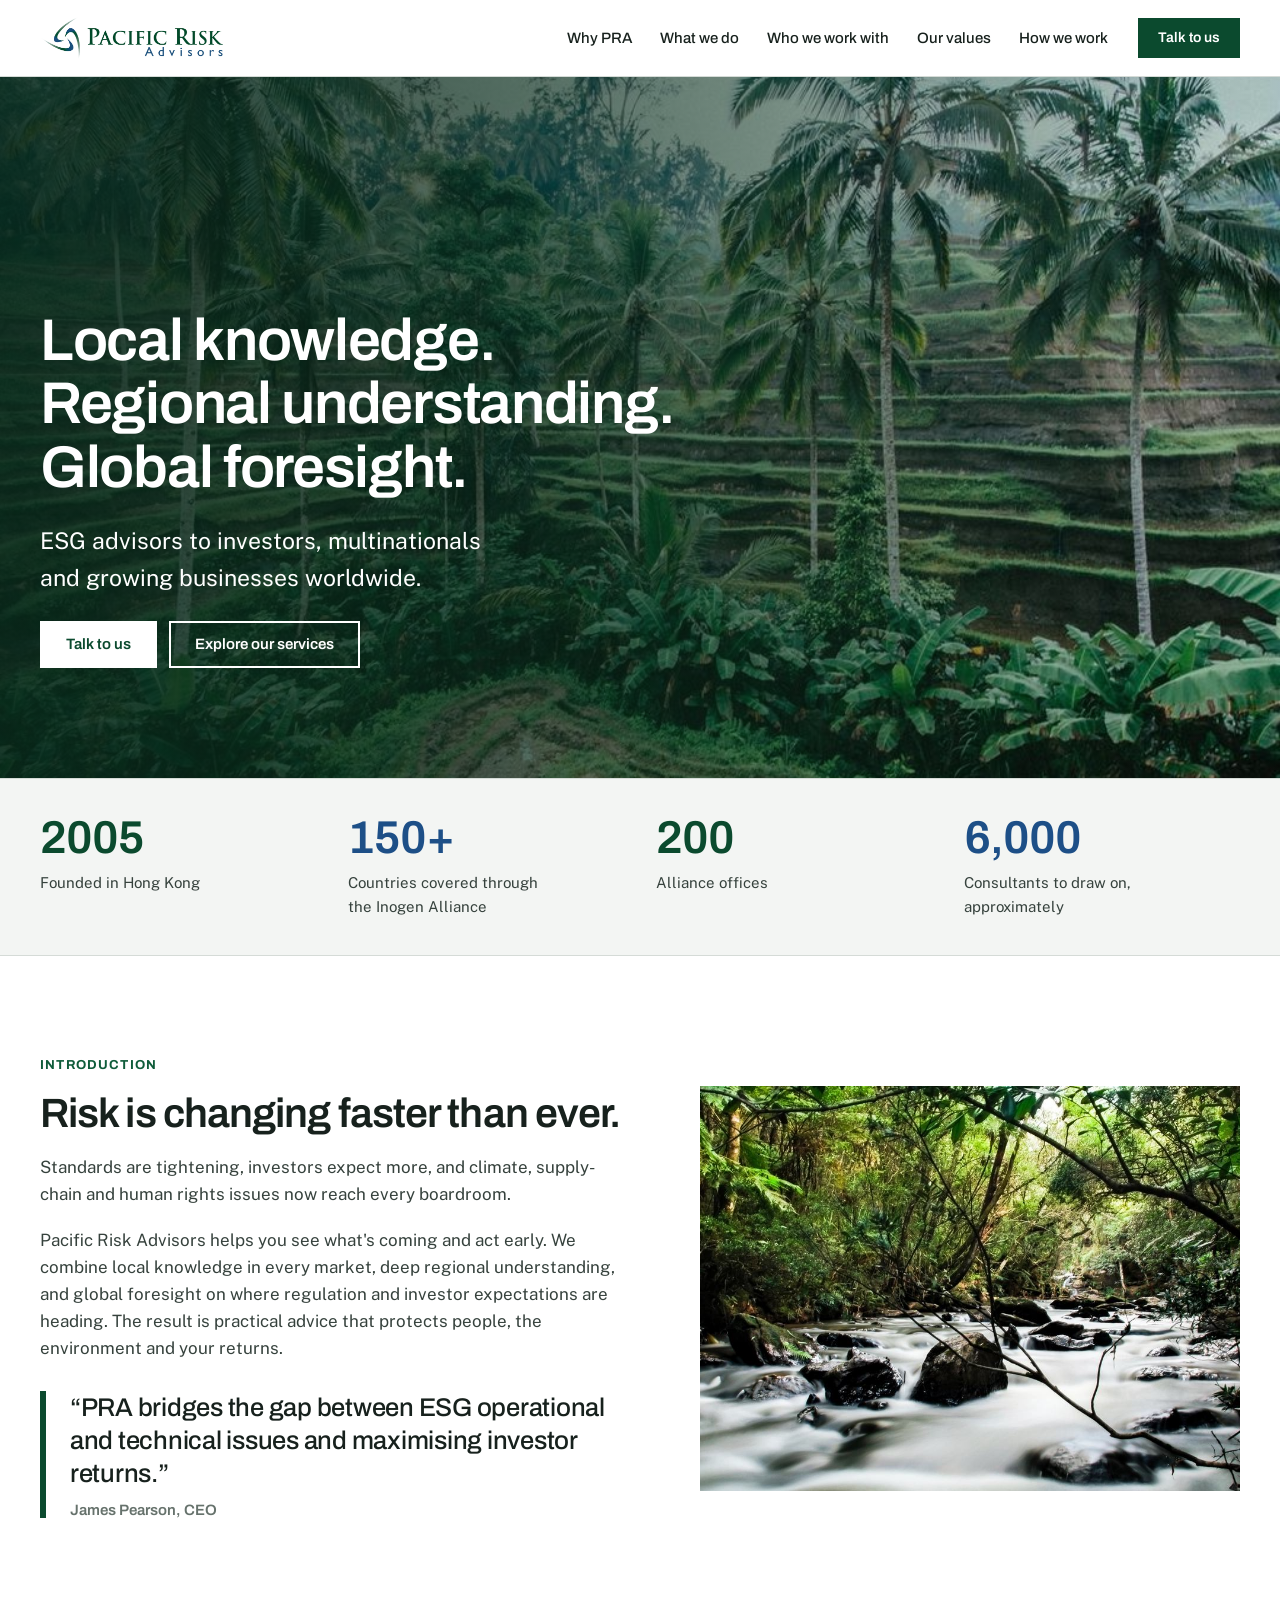
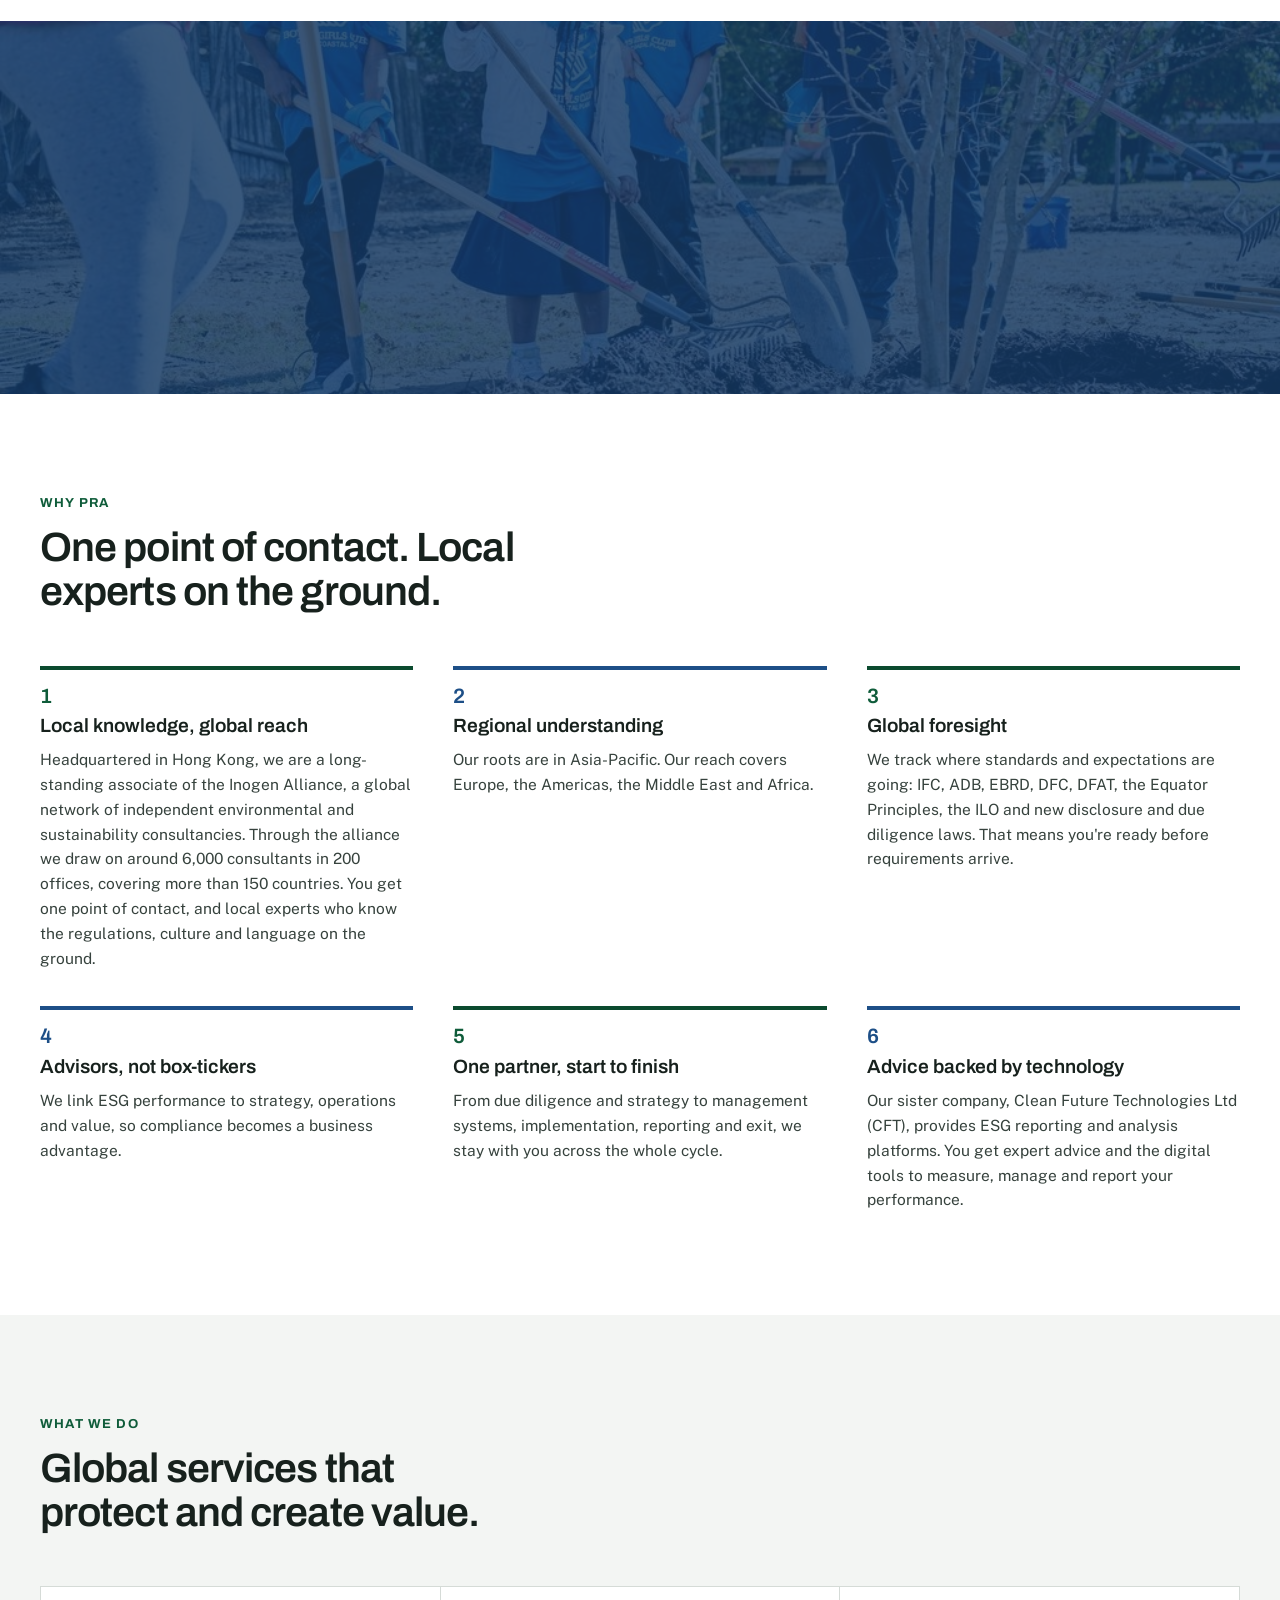
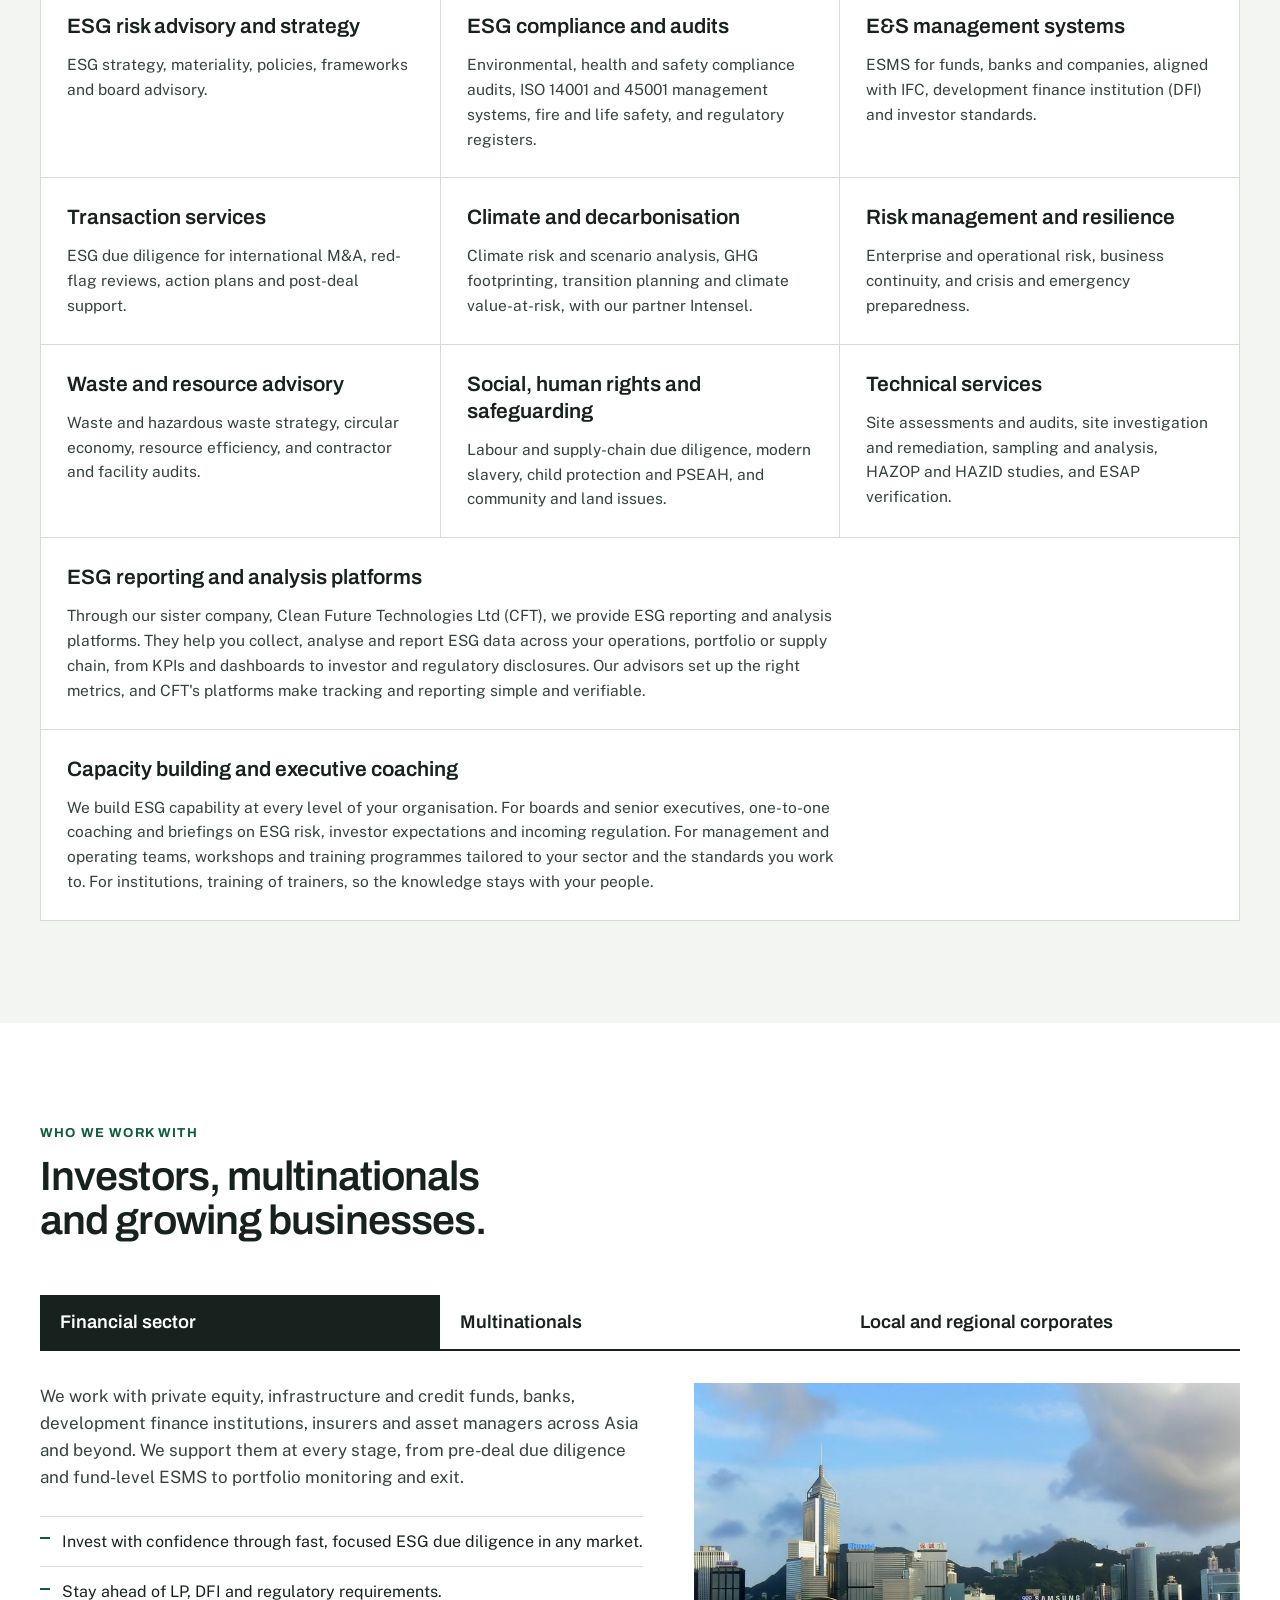
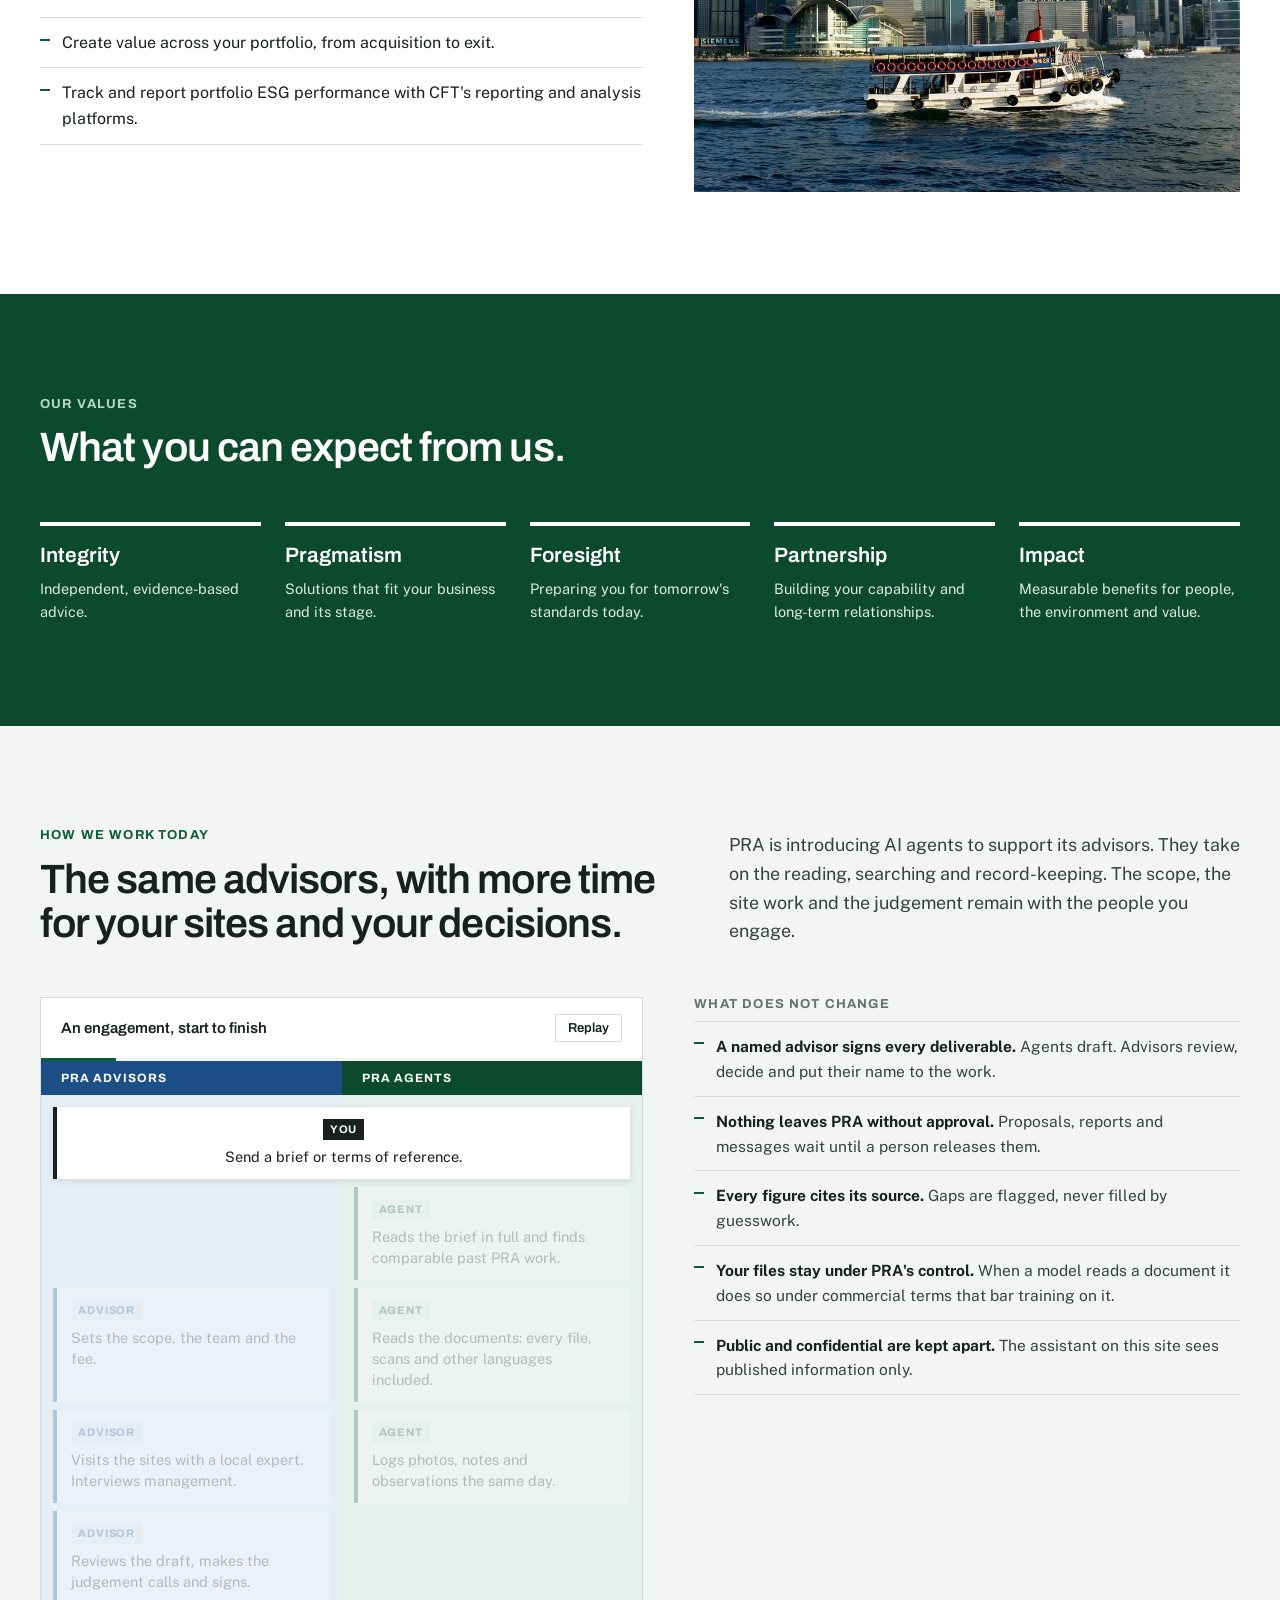
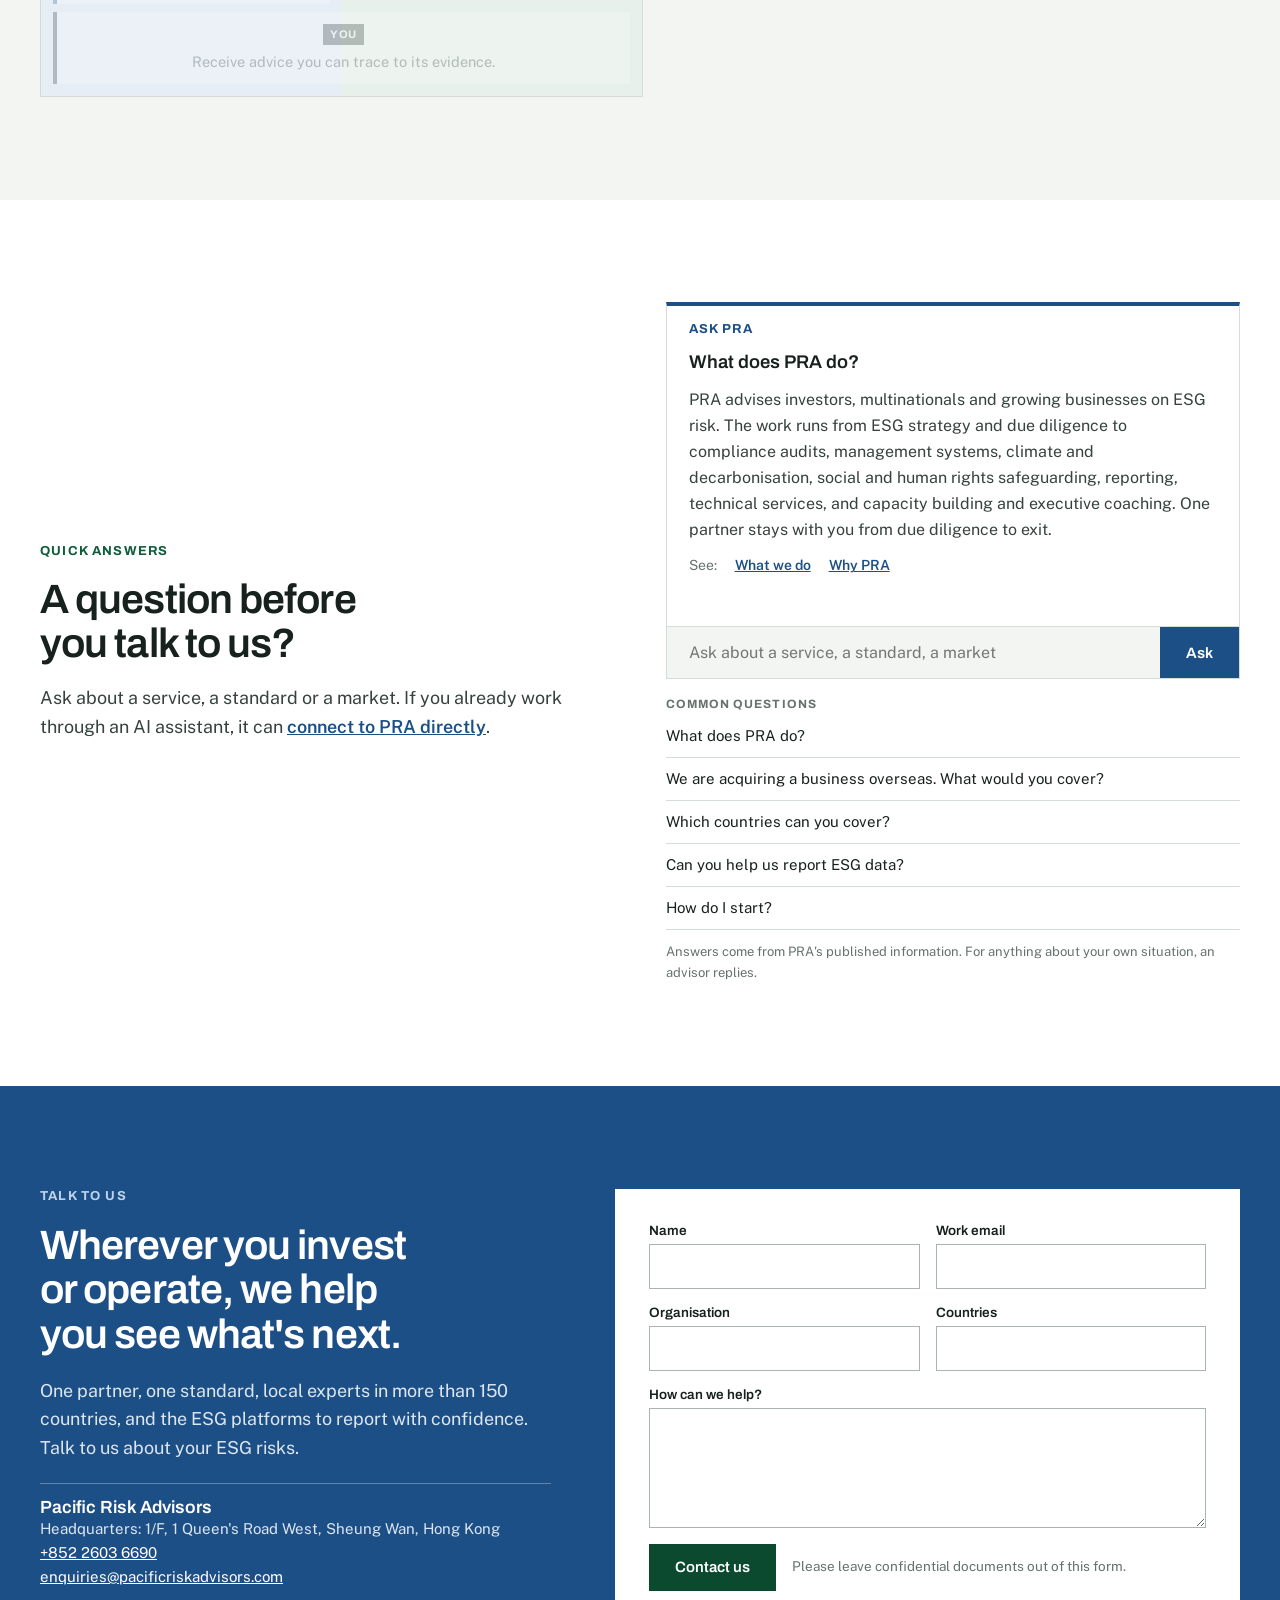
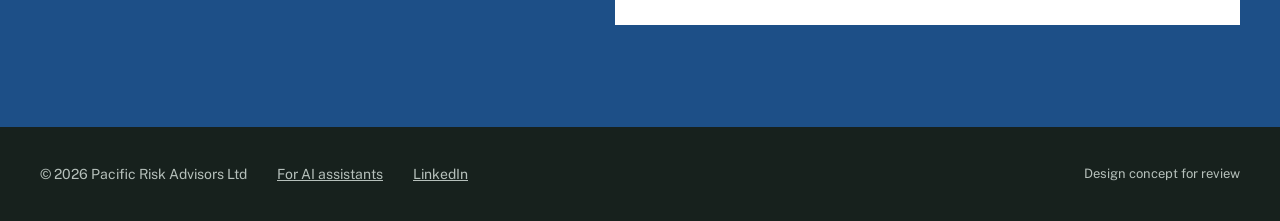
==== pra/site/index.html @ 0f1364e4 "Split PRA technical services from capacity building and executive coaching Co-Authored-By: Claude Fa" ====
<!doctype html>
<html lang="en">
<head>
<meta charset="utf-8">
<meta name="viewport" content="width=device-width, initial-scale=1">
<title>Pacific Risk Advisors | ESG advisors worldwide</title>
<meta name="description" content="Local knowledge. Regional understanding. Global foresight. ESG advisors to investors, multinationals and growing businesses worldwide.">
<meta name="robots" content="noindex, nofollow">
<meta property="og:title" content="Pacific Risk Advisors">
<meta property="og:description" content="ESG advisors to investors, multinationals and growing businesses worldwide.">
<meta property="og:image" content="assets/og.png">
<link rel="icon" href="assets/favicon.png">
<link rel="alternate" type="text/plain" href="llms.txt" title="Summary for AI assistants">
<link rel="preconnect" href="https://fonts.googleapis.com">
<link rel="preconnect" href="https://fonts.gstatic.com" crossorigin>
<link rel="stylesheet" href="https://fonts.googleapis.com/css2?family=Archivo:wght@400;500;600;700&family=Public+Sans:wght@400;500;600&display=swap">
<link rel="stylesheet" href="assets/site.css">
</head>
<body>

<nav class="nav" id="nav" aria-label="Main">
  <div class="wrap">
    <a class="brand" href="#top"><img src="assets/logo.png" alt="Pacific Risk Advisors"></a>
    <button class="menu-btn" id="menuBtn" aria-expanded="false" aria-controls="navList">Menu</button>
    <ul id="navList">
      <li><a href="#why">Why PRA</a></li>
      <li><a href="#services">What we do</a></li>
      <li><a href="#who">Who we work with</a></li>
      <li><a href="#values">Our values</a></li>
      <li><a href="#model">How we work</a></li>
    </ul>
    <a class="btn primary" href="#contact">Talk to us</a>
  </div>
</nav>

<main id="top">

<!-- HERO -->
<header class="hero-photo">
  <img src="assets/img/hero.jpg" alt="" fetchpriority="high">
  <div class="wrap">
    <h1 class="display">Local knowledge.<br>Regional understanding.<br>Global foresight.</h1>
    <p class="lede">ESG advisors to investors, multinationals and growing businesses worldwide.</p>
    <div class="hero-cta">
      <a class="btn primary" href="#contact">Talk to us</a>
      <a class="btn ghost" href="#services">Explore our services</a>
    </div>
  </div>
</header>

<div class="stats">
  <div class="wrap">
    <div class="stat"><b data-count="2005" data-plain>2005</b><span>Founded in Hong Kong</span></div>
    <div class="stat"><b><span data-count="150">150</span>+</b><span>Countries covered through the Inogen Alliance</span></div>
    <div class="stat"><b data-count="200">200</b><span>Alliance offices</span></div>
    <div class="stat"><b data-count="6000" data-sep>6,000</b><span>Consultants to draw on, approximately</span></div>
  </div>
</div>

<!-- INTRO -->
<section id="intro">
  <div class="wrap split">
    <div class="copy rv">
      <p class="eyebrow">Introduction</p>
      <h2 class="display">Risk is changing faster than ever.</h2>
      <p>Standards are tightening, investors expect more, and climate, supply-chain and human rights issues now reach every boardroom.</p>
      <p>Pacific Risk Advisors helps you see what's coming and act early. We combine local knowledge in every market, deep regional understanding, and global foresight on where regulation and investor expectations are heading. The result is practical advice that protects people, the environment and your returns.</p>
      <figure class="quote">
        <blockquote>“PRA bridges the gap between ESG operational and technical issues and maximising investor returns.”</blockquote>
        <cite>James Pearson, CEO</cite>
      </figure>
    </div>
    <div class="photo rv"><img src="assets/img/river.jpg" alt="" loading="lazy"></div>
  </div>
</section>

<!-- VISION -->
<section id="vision" class="band-photo">
  <img src="assets/img/community.jpg" alt="" loading="lazy">
  <div class="wrap rv">
    <p class="eyebrow">Our vision</p>
    <p class="vision">To be the trusted ESG advisor that brings global foresight to ESG risk, helping investors and businesses worldwide anticipate change and turn risk into resilience, compliance and lasting value.</p>
  </div>
</section>

<!-- WHY -->
<section id="why">
  <div class="wrap">
    <div class="head rv"><div><p class="eyebrow">Why PRA</p><h2 class="display">One point of contact. Local experts on the ground.</h2></div></div>
    <div class="why rv">
      <article><span class="n">1</span><h3>Local knowledge, global reach</h3><p>Headquartered in Hong Kong, we are a long-standing associate of the Inogen Alliance, a global network of independent environmental and sustainability consultancies. Through the alliance we draw on around 6,000 consultants in 200 offices, covering more than 150 countries. You get one point of contact, and local experts who know the regulations, culture and language on the ground.</p></article>
      <article><span class="n">2</span><h3>Regional understanding</h3><p>Our roots are in Asia-Pacific. Our reach covers Europe, the Americas, the Middle East and Africa.</p></article>
      <article><span class="n">3</span><h3>Global foresight</h3><p>We track where standards and expectations are going: IFC, ADB, EBRD, DFC, DFAT, the Equator Principles, the ILO and new disclosure and due diligence laws. That means you're ready before requirements arrive.</p></article>
      <article><span class="n">4</span><h3>Advisors, not box-tickers</h3><p>We link ESG performance to strategy, operations and value, so compliance becomes a business advantage.</p></article>
      <article><span class="n">5</span><h3>One partner, start to finish</h3><p>From due diligence and strategy to management systems, implementation, reporting and exit, we stay with you across the whole cycle.</p></article>
      <article><span class="n">6</span><h3>Advice backed by technology</h3><p>Our sister company, Clean Future Technologies Ltd (CFT), provides ESG reporting and analysis platforms. You get expert advice and the digital tools to measure, manage and report your performance.</p></article>
    </div>
  </div>
</section>

<!-- SERVICES -->
<section id="services" class="alt">
  <div class="wrap">
    <div class="head rv"><div><p class="eyebrow">What we do</p><h2 class="display">Global services that protect and create value.</h2></div></div>
    <div class="caps rv">
      <article class="cap"><h3>ESG risk advisory and strategy</h3><p>ESG strategy, materiality, policies, frameworks and board advisory.</p></article>
      <article class="cap"><h3>ESG compliance and audits</h3><p>Environmental, health and safety compliance audits, ISO 14001 and 45001 management systems, fire and life safety, and regulatory registers.</p></article>
      <article class="cap"><h3>E&amp;S management systems</h3><p>ESMS for funds, banks and companies, aligned with IFC, development finance institution (DFI) and investor standards.</p></article>
      <article class="cap"><h3>Transaction services</h3><p>ESG due diligence for international M&amp;A, red-flag reviews, action plans and post-deal support.</p></article>
      <article class="cap"><h3>Climate and decarbonisation</h3><p>Climate risk and scenario analysis, GHG footprinting, transition planning and climate value-at-risk, with our partner Intensel.</p></article>
      <article class="cap"><h3>Risk management and resilience</h3><p>Enterprise and operational risk, business continuity, and crisis and emergency preparedness.</p></article>
      <article class="cap"><h3>Waste and resource advisory</h3><p>Waste and hazardous waste strategy, circular economy, resource efficiency, and contractor and facility audits.</p></article>
      <article class="cap"><h3>Social, human rights and safeguarding</h3><p>Labour and supply-chain due diligence, modern slavery, child protection and PSEAH, and community and land issues.</p></article>
      <article class="cap wide"><h3>ESG reporting and analysis platforms</h3><p>Through our sister company, Clean Future Technologies Ltd (CFT), we provide ESG reporting and analysis platforms. They help you collect, analyse and report ESG data across your operations, portfolio or supply chain, from KPIs and dashboards to investor and regulatory disclosures. Our advisors set up the right metrics, and CFT's platforms make tracking and reporting simple and verifiable.</p></article>
      <article class="cap"><h3>Technical services</h3><p>Site assessments and audits, site investigation and remediation, sampling and analysis, HAZOP and HAZID studies, and ESAP verification.</p></article>
      <article class="cap wide"><h3>Capacity building and executive coaching</h3><p>We build ESG capability at every level of your organisation. For boards and senior executives, one-to-one coaching and briefings on ESG risk, investor expectations and incoming regulation. For management and operating teams, workshops and training programmes tailored to your sector and the standards you work to. For institutions, training of trainers, so the knowledge stays with your people.</p></article>
    </div>
  </div>
</section>

<!-- WHO -->
<section id="who">
  <div class="wrap">
    <div class="head rv"><div><p class="eyebrow">Who we work with</p><h2 class="display">Investors, multinationals and growing businesses.</h2></div></div>
    <div class="stage-tabs rv" role="tablist" aria-label="Who we work with" id="whoTabs">
      <button role="tab" type="button" data-who="financial" aria-selected="true"><b>Financial sector</b></button>
      <button role="tab" type="button" data-who="multinationals" aria-selected="false"><b>Multinationals</b></button>
      <button role="tab" type="button" data-who="corporates" aria-selected="false"><b>Local and regional corporates</b></button>
    </div>
    <div class="who-panel" data-panel="financial">
      <div class="copy">
        <p>We work with private equity, infrastructure and credit funds, banks, development finance institutions, insurers and asset managers across Asia and beyond. We support them at every stage, from pre-deal due diligence and fund-level ESMS to portfolio monitoring and exit.</p>
        <ul class="gains">
          <li>Invest with confidence through fast, focused ESG due diligence in any market.</li>
          <li>Stay ahead of LP, DFI and regulatory requirements.</li>
          <li>Create value across your portfolio, from acquisition to exit.</li>
          <li>Track and report portfolio ESG performance with CFT's reporting and analysis platforms.</li>
        </ul>
      </div>
      <div class="photo"><img src="assets/img/finance.jpg" alt="" loading="lazy"></div>
    </div>
    <div class="who-panel" data-panel="multinationals" hidden>
      <div class="copy">
        <ul class="gains">
          <li>One global standard, applied locally through alliance experts in more than 150 countries.</li>
          <li>Protect your licence to operate with ESG compliance and audits.</li>
          <li>Manage supply-chain and human rights risk, and prepare for new laws.</li>
          <li>Assess acquisitions, partners and new sites before you commit.</li>
          <li>Consolidate ESG data across sites and suppliers on a single platform.</li>
        </ul>
      </div>
      <div class="photo"><img src="assets/img/multinational.jpg" alt="" loading="lazy"></div>
    </div>
    <div class="who-panel" data-panel="corporates" hidden>
      <div class="copy">
        <ul class="gains">
          <li>Become investor-ready and lender-ready.</li>
          <li>Get practical, right-sized ESG systems built for growing businesses.</li>
          <li>Win export customers with certification and credible ESG data, managed on CFT's reporting platforms.</li>
          <li>Cut costs through energy, waste and resource efficiency.</li>
        </ul>
      </div>
      <div class="photo"><img src="assets/img/corporate.jpg" alt="" loading="lazy"></div>
    </div>
  </div>
</section>

<!-- VALUES -->
<section id="values" class="dark">
  <div class="wrap">
    <div class="head rv"><div><p class="eyebrow">Our values</p><h2 class="display">What you can expect from us.</h2></div></div>
    <div class="guards rv">
      <div class="guard"><h3>Integrity</h3><p>Independent, evidence-based advice.</p></div>
      <div class="guard"><h3>Pragmatism</h3><p>Solutions that fit your business and its stage.</p></div>
      <div class="guard"><h3>Foresight</h3><p>Preparing you for tomorrow's standards today.</p></div>
      <div class="guard"><h3>Partnership</h3><p>Building your capability and long-term relationships.</p></div>
      <div class="guard"><h3>Impact</h3><p>Measurable benefits for people, the environment and value.</p></div>
    </div>
  </div>
</section>

<!-- MODEL -->
<section id="model" class="alt">
  <div class="wrap">
    <div class="head rv">
      <div>
        <p class="eyebrow">How we work today</p>
        <h2 class="display">The same advisors, with more time for your sites and your decisions.</h2>
      </div>
      <p class="lede">PRA is introducing AI agents to support its advisors. They take on the reading, searching and record-keeping. The scope, the site work and the judgement remain with the people you engage.</p>
    </div>
    <div class="model-grid">
      <div class="run rv" id="run">
        <div class="run-bar"><span>An engagement, start to finish</span><button id="replay" type="button">Replay</button></div>
        <div class="progress"><i id="runBar"></i></div>
        <div class="lanes"><span>PRA advisors</span><span>PRA agents</span></div>
        <ol class="steps" id="steps">
          <li class="you"><div><span class="tag you">You</span><p>Send a brief or terms of reference.</p></div></li>
          <li class="agent"><div><span class="tag agent">Agent</span><p>Reads the brief in full and finds comparable past PRA work.</p></div></li>
          <li class="advisor"><div><span class="tag advisor">Advisor</span><p>Sets the scope, the team and the fee.</p></div></li>
          <li class="agent"><div><span class="tag agent">Agent</span><p>Reads the documents: every file, scans and other languages included.</p></div></li>
          <li class="advisor"><div><span class="tag advisor">Advisor</span><p>Visits the sites with a local expert. Interviews management.</p></div></li>
          <li class="agent"><div><span class="tag agent">Agent</span><p>Logs photos, notes and observations the same day.</p></div></li>
          <li class="advisor"><div><span class="tag advisor">Advisor</span><p>Reviews the draft, makes the judgement calls and signs.</p></div></li>
          <li class="you"><div><span class="tag you">You</span><p>Receive advice you can trace to its evidence.</p></div></li>
        </ol>
      </div>
      <div class="rv">
        <h3 class="mini">What does not change</h3>
        <ul class="gains">
          <li><b>A named advisor signs every deliverable.</b> Agents draft. Advisors review, decide and put their name to the work.</li>
          <li><b>Nothing leaves PRA without approval.</b> Proposals, reports and messages wait until a person releases them.</li>
          <li><b>Every figure cites its source.</b> Gaps are flagged, never filled by guesswork.</li>
          <li><b>Your files stay under PRA's control.</b> When a model reads a document it does so under commercial terms that bar training on it.</li>
          <li><b>Public and confidential are kept apart.</b> The assistant on this site sees published information only.</li>
        </ul>
      </div>
    </div>
  </div>
</section>

<!-- ASK -->
<section id="ask">
  <div class="wrap">
    <div class="memory">
      <div class="memory-copy rv">
        <p class="eyebrow">Quick answers</p>
        <h2 class="display">A question before you talk to us?</h2>
        <p class="lede">Ask about a service, a standard or a market. If you already work through an AI assistant, it can <a href="agents.html">connect to PRA directly</a>.</p>
      </div>
      <div class="rv">
        <div class="console" aria-label="Ask PRA">
          <div class="console-bar">Ask PRA</div>
          <div class="console-body" id="consoleBody" aria-live="polite"></div>
          <form class="ask" id="askForm" autocomplete="off">
            <label class="sr" for="askInput">Ask PRA a question</label>
            <input id="askInput" type="text" placeholder="Ask about a service, a standard, a market">
            <button type="submit">Ask</button>
          </form>
        </div>
        <p class="try">Common questions</p>
        <div class="chips" id="askChips"></div>
        <p class="console-note">Answers come from PRA's published information. For anything about your own situation, an advisor replies.</p>
      </div>
    </div>
  </div>
</section>

<!-- CONTACT -->
<section id="contact" class="dark blue">
  <div class="wrap">
    <div class="brief">
      <div class="brief-copy rv">
        <p class="eyebrow">Talk to us</p>
        <h2 class="display">Wherever you invest or operate, we help you see what's next.</h2>
        <p class="lede">One partner, one standard, local experts in more than 150 countries, and the ESG platforms to report with confidence. Talk to us about your ESG risks.</p>
        <div class="office"><b>Pacific Risk Advisors</b>Headquarters: 1/F, 1 Queen's Road West, Sheung Wan, Hong Kong<br><a href="tel:+85226036690">+852 2603 6690</a><br><a href="mailto:enquiries@pacificriskadvisors.com">enquiries@pacificriskadvisors.com</a></div>
      </div>
      <form class="card rv" id="briefForm" novalidate>
        <label>Name<input type="text" name="name" required autocomplete="name"></label>
        <label>Work email<input type="email" name="email" required autocomplete="email"></label>
        <label>Organisation<input type="text" name="organisation" autocomplete="organization"></label>
        <label>Countries<input type="text" name="countries"></label>
        <label class="full">How can we help?<textarea name="summary" required></textarea></label>
        <label class="hp" aria-hidden="true">Website<input type="text" name="website" tabindex="-1" autocomplete="off"></label>
        <div class="full form-foot">
          <button class="btn solid" type="submit">Contact us</button>
          <p>Please leave confidential documents out of this form.</p>
        </div>
        <div class="full form-msg" id="briefMsg" hidden></div>
      </form>
    </div>
  </div>
</section>

</main>

<footer>
  <div class="wrap">
    <span>© <span id="year">2026</span> Pacific Risk Advisors Ltd</span>
    <a href="agents.html">For AI assistants</a>
    <a href="https://www.linkedin.com/company/pacific-risk-advisors/" rel="noopener">LinkedIn</a>
    <span class="sp mono">Design concept for review</span>
  </div>
</footer>

<script src="assets/site.js" defer></script>
</body>
</html>
---- pra/site/assets/site.css ----
/* Pacific Risk Advisors. Built on the firm's own mark: green and blue on white, one sans family, square edges. */
:root {
  --green: #0b4a2e;
  --green-2: #0f5c3a;
  --green-tint: #e7f0ea;
  --blue: #1d4f87;
  --blue-tint: #e6edf5;
  --ink: #17211d;
  --text: #36423d;
  --muted: #66726c;
  --line: #d5dbd7;
  --bg: #ffffff;
  --bg-2: #f3f5f3;
  --head: "Archivo", "Helvetica Neue", Arial, sans-serif;
  --body: "Public Sans", "Helvetica Neue", Arial, sans-serif;
  --wrap: 1200px;
}
*, *::before, *::after { box-sizing: border-box; }
html { scroll-behavior: smooth; scroll-padding-top: 96px; -webkit-text-size-adjust: 100%; }
body { margin: 0; background: var(--bg); color: var(--text); font: 17px/1.6 var(--body); -webkit-font-smoothing: antialiased; }
img { max-width: 100%; display: block; }
a { color: inherit; }
h1, h2, h3, p, ul, ol, dl, dd, figure, blockquote { margin: 0; padding: 0; }
ul, ol { list-style: none; }
button, input, textarea, select { font: inherit; color: inherit; }
:focus-visible { outline: 2px solid var(--blue); outline-offset: 2px; }
.dark :focus-visible { outline-color: #fff; }
.wrap { width: min(var(--wrap), 100% - 48px); margin-inline: auto; }
.sr { position: absolute; width: 1px; height: 1px; overflow: hidden; clip-path: inset(50%); }

/* type */
.display { font-family: var(--head); font-weight: 600; color: var(--ink); letter-spacing: -0.022em; line-height: 1.08; text-wrap: balance; }
h1.display { font-size: clamp(2.3rem, 4.6vw, 3.7rem); }
h2.display { font-size: clamp(1.8rem, 3.2vw, 2.6rem); }
h3 { font: 600 1.1rem/1.3 var(--head); color: var(--ink); }
.eyebrow { font: 700 13px/1.2 var(--head); letter-spacing: .09em; text-transform: uppercase; color: var(--green-2); }
.lede { font-size: clamp(1.05rem, 1.4vw, 1.2rem); color: var(--text); max-width: 48ch; }
.mono { font-size: 13px; }
.dark { background: var(--green); color: #dfe9e3; }
.dark.blue { background: var(--blue); color: #dde7f2; }
.dark .display, .dark h3 { color: #fff; }
.dark .eyebrow { color: #b9d8c6; }
.dark.blue .eyebrow { color: #bdd3ec; }
.dark .lede { color: inherit; }

/* role labels */
.tag { display: inline-block; font: 700 11px/1 var(--head); letter-spacing: .08em; text-transform: uppercase; padding: 5px 7px; }
.tag.agent { color: var(--green); background: var(--green-tint); }
.tag.advisor { color: var(--blue); background: var(--blue-tint); }
.tag.you { color: #fff; background: var(--ink); }

/* buttons */
.btn { display: inline-flex; align-items: center; padding: 14px 24px; border: 2px solid transparent; font: 600 15px/1 var(--head); text-decoration: none; cursor: pointer; transition: background .15s, color .15s, border-color .15s; }
.btn.primary, .btn.solid { background: var(--green); color: #fff; }
.btn.primary:hover, .btn.solid:hover { background: var(--ink); }
.btn.ghost { border-color: currentColor; background: none; color: var(--green); }
.btn.ghost:hover { background: var(--green); border-color: var(--green); color: #fff; }
.dark .btn.primary { background: #fff; color: var(--green); }
.dark .btn.primary:hover { background: var(--green-tint); }

/* nav */
.nav { position: fixed; inset: 0 0 auto 0; z-index: 50; background: #fff; border-bottom: 1px solid var(--line); color: var(--ink); }
.nav .wrap { display: flex; align-items: center; gap: 30px; height: 76px; }
.brand { margin-right: auto; }
.brand img { height: 44px; width: auto; }
.nav ul { display: flex; gap: 28px; font: 500 15px var(--head); }
.nav ul a { text-decoration: none; padding: 6px 0; border-bottom: 2px solid transparent; }
.nav ul a:hover, .nav ul a[aria-current] { border-color: var(--green); }
.nav .btn { padding: 11px 18px; font-size: 14px; }
.menu-btn { display: none; background: none; border: 1px solid var(--ink); padding: 8px 14px; font: 600 14px var(--head); cursor: pointer; }

/* hero */
.hero { padding: 150px 0 0; }
.hero-grid { display: grid; grid-template-columns: minmax(0, 1.1fr) minmax(0, .9fr); gap: clamp(32px, 5vw, 80px); align-items: start; }
.hero-copy { display: grid; gap: 26px; }
.hero-copy::before { content: ""; width: 64px; height: 6px; background: linear-gradient(90deg, var(--green) 50%, var(--blue) 50%); }
.hero-cta { display: flex; flex-wrap: wrap; gap: 12px; }

/* ask panel */
.console { border: 1px solid var(--line); border-top: 4px solid var(--blue); background: #fff; }
.console-bar { padding: 16px 22px 0; font: 700 13px var(--head); letter-spacing: .09em; text-transform: uppercase; color: var(--blue); }
.console-body { padding: 14px 22px 20px; display: grid; gap: 12px; min-height: 290px; align-content: start; }
.msg-q { font: 600 1.15rem/1.35 var(--head); color: var(--ink); }
.msg-a { font-size: 16px; line-height: 1.62; min-height: 1.6em; }
.srcs { display: flex; flex-wrap: wrap; gap: 6px 18px; font-size: 14px; }
.srcs::before { content: "See:"; color: var(--muted); }
.srcs a { color: var(--blue); font-weight: 600; }
.ask { display: flex; border-top: 1px solid var(--line); }
.ask input[type=text] { flex: 1; min-width: 0; border: 0; background: var(--bg-2); padding: 16px 22px; font-size: 16px; }
.ask input[type=text]:focus { outline: 2px solid var(--blue); outline-offset: -2px; }
.ask button { border: 0; background: var(--blue); color: #fff; font: 600 15px var(--head); padding: 0 26px; cursor: pointer; }
.ask button:hover { background: var(--ink); }
.try { margin-top: 18px; font: 700 12px var(--head); letter-spacing: .09em; text-transform: uppercase; color: var(--muted); }
.chips { display: grid; margin-top: 4px; }
.chips button { text-align: left; background: none; border: 0; border-bottom: 1px solid var(--line); padding: 9px 0; font-size: 15px; color: var(--ink); cursor: pointer; }
.chips button:hover { color: var(--blue); }
.console-note { font-size: 13px; color: var(--muted); margin-top: 12px; }

/* stats */
.stats { margin-top: 80px; background: var(--bg-2); border-block: 1px solid var(--line); }
.stats .wrap { display: grid; grid-template-columns: repeat(4, 1fr); gap: 32px; padding-block: 36px; }
.stat b { display: block; font: 600 clamp(2.2rem, 3.6vw, 3rem)/1 var(--head); color: var(--green); letter-spacing: -.02em; font-variant-numeric: tabular-nums; }
.stat:nth-child(even) b { color: var(--blue); }
.stat span { display: block; margin-top: 10px; font-size: 15px; max-width: 24ch; }

/* sections */
section { padding: clamp(64px, 8vw, 110px) 0; }
.head { display: grid; grid-template-columns: minmax(0, 1.1fr) minmax(0, .9fr); gap: 20px 64px; align-items: end; margin-bottom: clamp(32px, 4vw, 52px); }
.head > div { display: grid; gap: 14px; }
.alt { background: var(--bg-2); }

/* lifecycle */
.stage-tabs { display: grid; grid-template-columns: repeat(3, 1fr); border-bottom: 2px solid var(--ink); }
.stage-tabs button { text-align: left; padding: 16px 20px; background: none; border: 0; cursor: pointer; display: grid; gap: 4px; color: var(--muted); }
.stage-tabs small { font: 700 12px var(--head); letter-spacing: .09em; text-transform: uppercase; }
.stage-tabs b { font: 600 1.3rem/1.2 var(--head); color: var(--ink); }
.stage-tabs button:hover { background: var(--bg-2); }
.stage-tabs button[aria-selected="true"] { background: var(--ink); color: #c9d3ce; }
.stage-tabs button[aria-selected="true"] b { color: #fff; }
.stage-sum { margin: 28px 0; font-size: 1.15rem; max-width: 64ch; color: var(--ink); }
.caps { display: grid; grid-template-columns: repeat(auto-fill, minmax(320px, 1fr)); gap: 0; border-left: 1px solid var(--line); border-top: 1px solid var(--line); }
.cap { border-right: 1px solid var(--line); border-bottom: 1px solid var(--line); padding: 26px; display: grid; gap: 12px; align-content: start; animation: fade .35s both; }
@keyframes fade { from { opacity: 0; } }
.cap h3 { font-size: 1.3rem; }
.cap p { font-size: 15.5px; }
.cap ul { padding-top: 6px; display: grid; gap: 7px; font-size: 14.5px; }
.cap li { padding-left: 16px; position: relative; }
.cap li::before { content: ""; position: absolute; left: 0; top: .62em; width: 7px; height: 2px; background: var(--green-2); }

/* standards */
.stds { background: var(--green); padding: 44px 0; }
.stds .eyebrow { color: #b9d8c6; margin-bottom: 18px; }
.stds ul { display: grid; grid-template-columns: repeat(5, 1fr); gap: 1px; background: rgba(255, 255, 255, .22); border: 1px solid rgba(255, 255, 255, .22); }
.stds li { background: var(--green); color: #fff; padding: 16px 18px; font: 500 15px/1.3 var(--head); }

/* operating model: swim lanes */
.model-grid { display: grid; grid-template-columns: minmax(0, 1.05fr) minmax(0, .95fr); gap: clamp(28px, 4vw, 64px); align-items: start; }
.run { position: sticky; top: 100px; background: #fff; border: 1px solid var(--line); }
.run-bar { display: flex; align-items: center; padding: 16px 20px; font: 600 15px var(--head); color: var(--ink); }
.run-bar button { margin-left: auto; background: none; border: 1px solid var(--line); padding: 6px 12px; font: 600 13px var(--head); cursor: pointer; }
.run-bar button:hover { border-color: var(--ink); }
.progress { height: 3px; background: var(--bg-2); }
.progress i { display: block; height: 100%; width: 0; background: var(--green-2); transition: width .5s; }
.lanes { display: grid; grid-template-columns: 1fr 1fr; font: 700 12px var(--head); letter-spacing: .09em; text-transform: uppercase; }
.lanes span { padding: 10px 20px; color: #fff; background: var(--blue); }
.lanes span + span { background: var(--green); }
.steps { display: grid; grid-template-columns: 1fr 1fr; background: linear-gradient(90deg, var(--blue-tint) 50%, var(--green-tint) 50%); padding: 12px; gap: 8px 24px; }
.steps li { background: #fff; padding: 12px 14px; opacity: .25; transition: opacity .4s, box-shadow .4s; border-left: 4px solid var(--line); }
.steps li.advisor { grid-column: 1; border-color: var(--blue); }
.steps li.agent { grid-column: 2; border-color: var(--green-2); }
.steps li.you { grid-column: 1 / -1; border-color: var(--ink); text-align: center; }
.steps li.on { opacity: 1; box-shadow: 0 2px 8px rgba(23, 33, 29, .1); }
.steps div { display: grid; gap: 6px; justify-items: start; }
.steps li.you div { justify-items: center; }
.steps p { font-size: 14.5px; line-height: 1.45; color: var(--ink); }
.agents { display: grid; border-top: 2px solid var(--ink); }
.agent-row { display: grid; grid-template-columns: 36px 1fr; gap: 14px; padding: 22px 0; border-bottom: 1px solid var(--line); }
.agent-row .n { font: 600 1.3rem/1.25 var(--head); color: var(--green-2); }
.agent-row h3 { font-size: 1.3rem; margin-bottom: 6px; }
.agent-row p { font-size: 15.5px; }
.agent-row .gain { margin-top: 10px; color: var(--ink); font-weight: 500; padding-left: 14px; border-left: 3px solid var(--green-2); }
.agent-row .btn { padding: 11px 18px; }

/* memory */
.memory { display: grid; grid-template-columns: minmax(0, 1fr) minmax(0, 1fr); gap: clamp(28px, 4vw, 64px); align-items: center; }
.memory-copy { display: grid; gap: 18px; }
.gains { display: grid; margin-top: 6px; border-top: 1px solid var(--line); }
.gains li { padding: 12px 0 12px 22px; border-bottom: 1px solid var(--line); position: relative; font-size: 16px; color: var(--ink); }
.gains li::before { content: ""; position: absolute; left: 0; top: 1.3em; width: 10px; height: 2px; background: var(--green-2); }
.match { background: #fff; border: 1px solid var(--line); padding: 24px; display: grid; gap: 14px; }
.match-brief { background: var(--blue-tint); border-left: 4px solid var(--blue); padding: 14px 16px; font-size: 15px; color: var(--ink); }
.match-brief small, .match small.k { display: block; font: 700 12px var(--head); letter-spacing: .09em; text-transform: uppercase; color: var(--muted); margin-bottom: 5px; }
.rec { display: grid; grid-template-columns: 1fr auto; gap: 4px 14px; padding: 13px 0; border-top: 1px solid var(--line); font-size: 14.5px; }
.rec b { font-weight: 600; color: var(--ink); }
.rec span { color: var(--muted); }
.rec .pct { font: 600 15px var(--head); color: var(--green-2); }
.rec .bar { grid-column: 1 / -1; height: 6px; background: var(--bg-2); }
.rec .bar i { display: block; height: 100%; width: 0; background: var(--green-2); transition: width 1s ease-out; }
.match .foot { font-size: 13px; color: var(--muted); }

/* safeguards */
.guards { display: grid; grid-template-columns: repeat(5, 1fr); gap: 24px; }
.guard { border-top: 4px solid var(--blue); padding-top: 16px; display: grid; gap: 8px; align-content: start; }
.guard .n { font: 600 1.3rem/1 var(--head); color: var(--blue); }
.guard h3 { font-size: 1.1rem; }
.guard p { font-size: 14.5px; }

/* clients */
.cols { display: grid; grid-template-columns: 1fr 1fr; gap: clamp(28px, 4vw, 64px); }
.col h3 { font: 700 13px var(--head); letter-spacing: .09em; text-transform: uppercase; color: var(--muted); padding-bottom: 12px; border-bottom: 2px solid var(--ink); }
.col li { padding: 13px 0; border-bottom: 1px solid var(--line); font: 500 1.08rem/1.3 var(--head); color: var(--ink); }

/* reach */
.clocks { display: grid; grid-template-columns: 1fr 1fr; gap: 1px; background: rgba(255, 255, 255, .25); border: 1px solid rgba(255, 255, 255, .25); }
.clock { background: var(--green); padding: 16px 20px; }
.clock small { font: 700 12px var(--head); letter-spacing: .09em; text-transform: uppercase; color: #b9d8c6; }
.clock b { display: block; font: 600 2rem/1.2 var(--head); color: #fff; font-variant-numeric: tabular-nums; }
.clock span { font-size: 13.5px; }
.regions { display: grid; border-top: 1px solid rgba(255, 255, 255, .3); }
.region { display: grid; grid-template-columns: 280px 1fr; gap: 20px; padding: 20px 0; border-bottom: 1px solid rgba(255, 255, 255, .3); align-items: baseline; }
.region h3 { font-size: 1.2rem; display: flex; align-items: baseline; gap: 10px; }
.region h3 i { font: normal 500 14px var(--head); color: #b9d8c6; }
.region ul { display: flex; flex-wrap: wrap; gap: 4px 0; color: #fff; font-size: 16px; }
.region li:not(:last-child)::after { content: "·"; margin: 0 10px; color: #8fbfa5; }
.sub { font: 700 13px var(--head); letter-spacing: .09em; text-transform: uppercase; color: #b9d8c6; margin-top: 56px; }
.partners { display: grid; grid-template-columns: repeat(auto-fill, minmax(260px, 1fr)); gap: 24px 32px; margin-top: 22px; }
.partner { border-top: 1px solid rgba(255, 255, 255, .3); padding-top: 14px; }
.partner h3 { margin-bottom: 4px; }
.partner p { font-size: 14.5px; }

/* firm */
.firm { display: grid; grid-template-columns: minmax(0, 1fr) minmax(0, 1fr); gap: clamp(32px, 5vw, 80px); }
.firm figure { border-left: 6px solid var(--green); padding-left: 28px; align-self: start; }
.firm blockquote { font: 500 clamp(1.5rem, 2.6vw, 2.1rem)/1.25 var(--head); color: var(--ink); letter-spacing: -.015em; text-wrap: balance; }
.firm cite { display: block; margin-top: 18px; font: normal 600 15px var(--head); color: var(--muted); }
.firm-copy { display: grid; gap: 16px; align-content: start; }
.creds { display: grid; border-top: 2px solid var(--ink); margin-top: 10px; }
.creds a, .creds div { display: flex; justify-content: space-between; gap: 16px; padding: 13px 0; border-bottom: 1px solid var(--line); text-decoration: none; font-size: 15.5px; color: var(--ink); }
.creds b { font-weight: 600; }
.creds a:hover b { text-decoration: underline; }
.creds span { color: var(--blue); font-size: 14px; white-space: nowrap; }

/* brief */
.brief { display: grid; grid-template-columns: minmax(0, .9fr) minmax(0, 1.1fr); gap: clamp(32px, 5vw, 80px); }
.brief-copy { display: grid; gap: 20px; align-content: start; }
.office { border-top: 1px solid rgba(255, 255, 255, .3); padding-top: 14px; font-size: 15px; }
.office b { display: block; color: #fff; font: 600 1.1rem var(--head); }
.office a { color: #fff; }
form.card { background: #fff; color: var(--text); padding: clamp(22px, 3vw, 34px); display: grid; grid-template-columns: 1fr 1fr; gap: 16px; }
form .full { grid-column: 1 / -1; }
label { display: grid; gap: 6px; font: 600 13.5px var(--head); color: var(--ink); }
input[type=text], input[type=email], textarea { width: 100%; background: #fff; border: 1px solid #aab4ae; border-radius: 0; padding: 12px; font: 400 16px var(--body); color: var(--ink); }
textarea { min-height: 120px; resize: vertical; }
input:focus, textarea:focus { outline: 2px solid var(--blue); outline-offset: -1px; }
.hp { position: absolute; left: -9999px; }
.form-foot { display: flex; flex-wrap: wrap; align-items: center; gap: 16px; }
.form-foot p { font-size: 13.5px; color: var(--muted); flex: 1; min-width: 200px; }
.form-msg { font-size: 15px; padding: 12px 14px; background: var(--green-tint); color: var(--green); border-left: 4px solid var(--green); }
.form-msg.err { background: #f8e9e5; color: #8a2d1a; border-color: #8a2d1a; }

/* footer */
footer { background: var(--ink); color: #b6c0bb; padding: 36px 0; font-size: 14px; }
footer .wrap { display: flex; flex-wrap: wrap; gap: 12px 30px; align-items: center; }
footer a:hover { color: #fff; }
footer .sp { margin-left: auto; }

/* agents page */
.page-hero { padding: 150px 0 72px; }
.page-hero .wrap { display: grid; gap: 22px; }
.endpoint { display: flex; align-items: center; gap: 12px; background: #fff; padding: 6px 6px 6px 18px; max-width: 720px; }
.endpoint code { flex: 1; font: 15px ui-monospace, Menlo, Consolas, monospace; color: var(--ink); overflow-wrap: anywhere; }
button.copy { background: var(--ink); border: 0; color: #fff; padding: 12px 18px; font: 600 14px var(--head); cursor: pointer; flex: none; }
.status { display: inline-flex; align-items: center; gap: 9px; font-size: 14px; }
.status i { width: 10px; height: 10px; background: #9fb3a8; }
.status.up i { background: #8fe0a9; }
.status.down i { background: #f0a08a; }
.tools { display: grid; grid-template-columns: repeat(auto-fill, minmax(330px, 1fr)); border-left: 1px solid var(--line); border-top: 1px solid var(--line); }
.tool { background: #fff; border: 0; border-right: 1px solid var(--line); border-bottom: 1px solid var(--line); padding: 20px; display: grid; gap: 8px; align-content: start; cursor: pointer; text-align: left; }
.tool:hover { background: var(--bg-2); }
.tool[aria-pressed="true"] { background: var(--green-tint); box-shadow: inset 4px 0 0 var(--green); }
.tool code { font: 600 14.5px ui-monospace, Menlo, Consolas, monospace; color: var(--green); }
.tool p { font-size: 14.5px; }
.tool .args { font-size: 13px; color: var(--muted); }
.playground { display: grid; grid-template-columns: minmax(0, .8fr) minmax(0, 1.2fr); gap: 24px; margin-top: 32px; }
.pane { border: 1px solid var(--line); background: #fff; display: grid; grid-template-rows: auto 1fr auto; min-height: 320px; }
.pane header { padding: 12px 16px; border-bottom: 1px solid var(--line); font-size: 14px; color: var(--muted); display: flex; gap: 10px; align-items: center; }
.pane textarea, .pane pre { margin: 0; background: var(--bg-2); border: 0; color: var(--ink); font: 13.5px/1.6 ui-monospace, Menlo, Consolas, monospace; padding: 16px; width: 100%; overflow: auto; white-space: pre-wrap; overflow-wrap: anywhere; max-height: 460px; }
.pane textarea { resize: none; min-height: 200px; }
.pane footer { background: none; padding: 12px 16px; }
.pane footer:empty { display: none; }
.snips { display: grid; grid-template-columns: repeat(3, 1fr); gap: 24px; }
.snip { background: #fff; border-top: 4px solid var(--green); padding: 22px; display: grid; gap: 10px; align-content: start; }
.snip p { font-size: 14.5px; }
.snip pre { margin: 0; background: var(--bg-2); color: var(--ink); font: 13px/1.6 ui-monospace, Menlo, Consolas, monospace; padding: 14px; white-space: pre-wrap; overflow-wrap: anywhere; }
.two { display: grid; grid-template-columns: 1fr 1fr; gap: clamp(28px, 4vw, 64px); }
.list { border-top: 2px solid var(--ink); }
.list li { padding: 13px 0 13px 22px; border-bottom: 1px solid var(--line); position: relative; font-size: 16px; color: var(--ink); }
.list li::before { content: ""; position: absolute; left: 0; top: 1.35em; width: 10px; height: 2px; background: var(--green-2); }
.list.no li::before { background: #8a2d1a; }

/* reveal */
.rv { opacity: 0; transform: translateY(12px); transition: opacity .6s, transform .6s; }
.rv.in { opacity: 1; transform: none; }

@media (max-width: 1000px) {
  .hero-grid, .head, .model-grid, .memory, .firm, .brief, .playground, .two { grid-template-columns: 1fr; }
  .run { position: static; }
  .guards { grid-template-columns: 1fr 1fr; }
  .snips { grid-template-columns: 1fr; }
  .stats .wrap { grid-template-columns: 1fr 1fr; }
  .stds ul { grid-template-columns: 1fr 1fr; }
  .region { grid-template-columns: 1fr; gap: 8px; }
}
@media (max-width: 760px) {
  body { font-size: 16px; }
  .wrap { width: calc(100% - 32px); }
  .menu-btn { display: block; }
  .nav .wrap { height: 64px; }
  .brand img { height: 36px; }
  .nav ul { display: none; position: absolute; top: 64px; left: 0; right: 0; flex-direction: column; gap: 0; background: #fff; padding: 4px 16px 14px; border-bottom: 1px solid var(--line); }
  .nav.open ul { display: flex; }
  .nav ul a { display: block; padding: 13px 0; border-bottom: 1px solid var(--line); }
  .nav .wrap > .btn { display: none; }
  .hero, .page-hero { padding-top: 104px; }
  .stage-tabs { grid-template-columns: 1fr; }
  .cols, .guards, form.card, .clocks { grid-template-columns: 1fr; }
  .caps, .tools { grid-template-columns: 1fr; }
  .steps { gap: 8px 12px; padding: 8px; }
  .lanes span { padding: 10px 12px; }
  footer .sp { margin-left: 0; }
}
@media (prefers-reduced-motion: reduce) {
  html { scroll-behavior: auto; }
  *, *::before, *::after { animation: none !important; transition: none !important; }
  .rv { opacity: 1; transform: none; }
}

/* hero stage links */
.hero-stages { display: grid; border-top: 4px solid var(--green); }
.hero-stages .eyebrow { padding: 18px 0 12px; color: var(--muted); }
.hero-stages a { display: grid; grid-template-columns: 84px 1fr; gap: 2px 16px; padding: 18px 0; border-top: 1px solid var(--line); text-decoration: none; transition: padding .2s, background .2s; }
.hero-stages a:hover { background: var(--bg-2); padding-inline: 14px; }
.hero-stages small { grid-row: span 2; font: 700 12px/1.9 var(--head); letter-spacing: .09em; text-transform: uppercase; color: var(--green-2); }
.hero-stages b { font: 600 1.35rem/1.2 var(--head); color: var(--ink); }
.hero-stages span { font-size: 15px; }
.memory-copy a { color: var(--blue); font-weight: 600; }

/* v3: photography and James's page structure */
.hero-photo { position: relative; margin-top: 76px; min-height: min(78vh, 720px); display: grid; align-items: end; color: #fff; overflow: hidden; background: var(--green); }
.hero-photo > img { position: absolute; inset: 0; width: 100%; height: 100%; object-fit: cover; }
.hero-photo::after { content: ""; position: absolute; inset: 0; background: linear-gradient(90deg, rgba(8, 40, 26, .88) 0%, rgba(8, 40, 26, .62) 45%, rgba(8, 40, 26, .15) 100%); }
.hero-photo .wrap { position: relative; z-index: 1; display: grid; gap: 24px; padding-block: clamp(56px, 9vw, 110px); }
.hero-photo .display { color: #fff; }
.hero-photo .lede { color: #fff; font-size: clamp(1.15rem, 1.8vw, 1.45rem); max-width: 34ch; }
.hero-photo .btn.primary { background: #fff; color: var(--green); }
.hero-photo .btn.primary:hover { background: var(--green-tint); }
.hero-photo .btn.ghost { color: #fff; }
.hero-photo .btn.ghost:hover { background: #fff; border-color: #fff; color: var(--green); }
.stats { margin-top: 0; }
.split { display: grid; grid-template-columns: minmax(0, 1.05fr) minmax(0, .95fr); gap: clamp(32px, 5vw, 80px); align-items: center; }
.copy { display: grid; gap: 18px; align-content: start; }
.photo img { width: 100%; aspect-ratio: 4 / 3; object-fit: cover; }
.quote { border-left: 6px solid var(--green); padding-left: 24px; margin-top: 10px; }
.quote blockquote { font: 500 clamp(1.25rem, 2vw, 1.6rem)/1.3 var(--head); color: var(--ink); letter-spacing: -.01em; }
.quote cite { display: block; margin-top: 12px; font: normal 600 15px var(--head); color: var(--muted); }
.band-photo { position: relative; color: #fff; overflow: hidden; background: var(--blue); }
.band-photo > img { position: absolute; inset: 0; width: 100%; height: 100%; object-fit: cover; }
.band-photo::after { content: ""; position: absolute; inset: 0; background: rgba(21, 58, 100, .84); }
.band-photo .wrap { position: relative; z-index: 1; display: grid; gap: 18px; }
.band-photo .eyebrow { color: #bdd3ec; }
.vision { font: 500 clamp(1.4rem, 2.7vw, 2.2rem)/1.3 var(--head); letter-spacing: -.015em; max-width: 30em; text-wrap: balance; }
.why { display: grid; grid-template-columns: repeat(3, 1fr); gap: 36px 40px; }
.why article { border-top: 4px solid var(--green); padding-top: 16px; display: grid; gap: 8px; align-content: start; }
.why article:nth-child(even) { border-color: var(--blue); }
.why .n { font: 600 1.3rem/1 var(--head); color: var(--green-2); }
.why article:nth-child(even) .n { color: var(--blue); }
.why h3 { font-size: 1.2rem; }
.why p { font-size: 15.5px; }
#services .caps { background: #fff; }
.cap { transition: background .2s; }
.cap:hover { background: var(--green-tint); }
.cap.wide { grid-column: span 2; }
#whoTabs b { font-size: 1.15rem; }
.who-panel { display: grid; grid-template-columns: minmax(0, 1.05fr) minmax(0, .95fr); gap: clamp(28px, 4vw, 64px); align-items: start; padding-top: 32px; animation: fade .35s both; }
.who-panel[hidden] { display: none; }
#values .guards .guard { border-top-color: #fff; }
#values .guard h3 { font-size: 1.3rem; }
.mini { font: 700 13px var(--head); letter-spacing: .09em; text-transform: uppercase; color: var(--muted); margin-bottom: 10px; }
#model .gains li b { color: var(--ink); }
#model .gains li { font-size: 15.5px; color: var(--text); }
@media (max-width: 1000px) {
  .split, .who-panel { grid-template-columns: 1fr; }
  .why { grid-template-columns: 1fr 1fr; }
}
@media (max-width: 760px) {
  .hero-photo { margin-top: 64px; }
  .hero-photo::after { background: rgba(8, 40, 26, .72); }
  .why { grid-template-columns: 1fr; }
  .cap.wide { grid-column: auto; }
}
.stat b span { display: inline; margin: 0; font: inherit; color: inherit; max-width: none; }
#services .caps { grid-template-columns: repeat(3, 1fr); grid-auto-flow: dense; }
@media (max-width: 1000px) { #services .caps { grid-template-columns: 1fr 1fr; } }
@media (max-width: 760px) { #services .caps { grid-template-columns: 1fr; } }

/* services: full-width rows for the two longer entries */
#services .cap.wide { grid-column: 1 / -1; }
#services .cap.wide p { max-width: 86ch; }
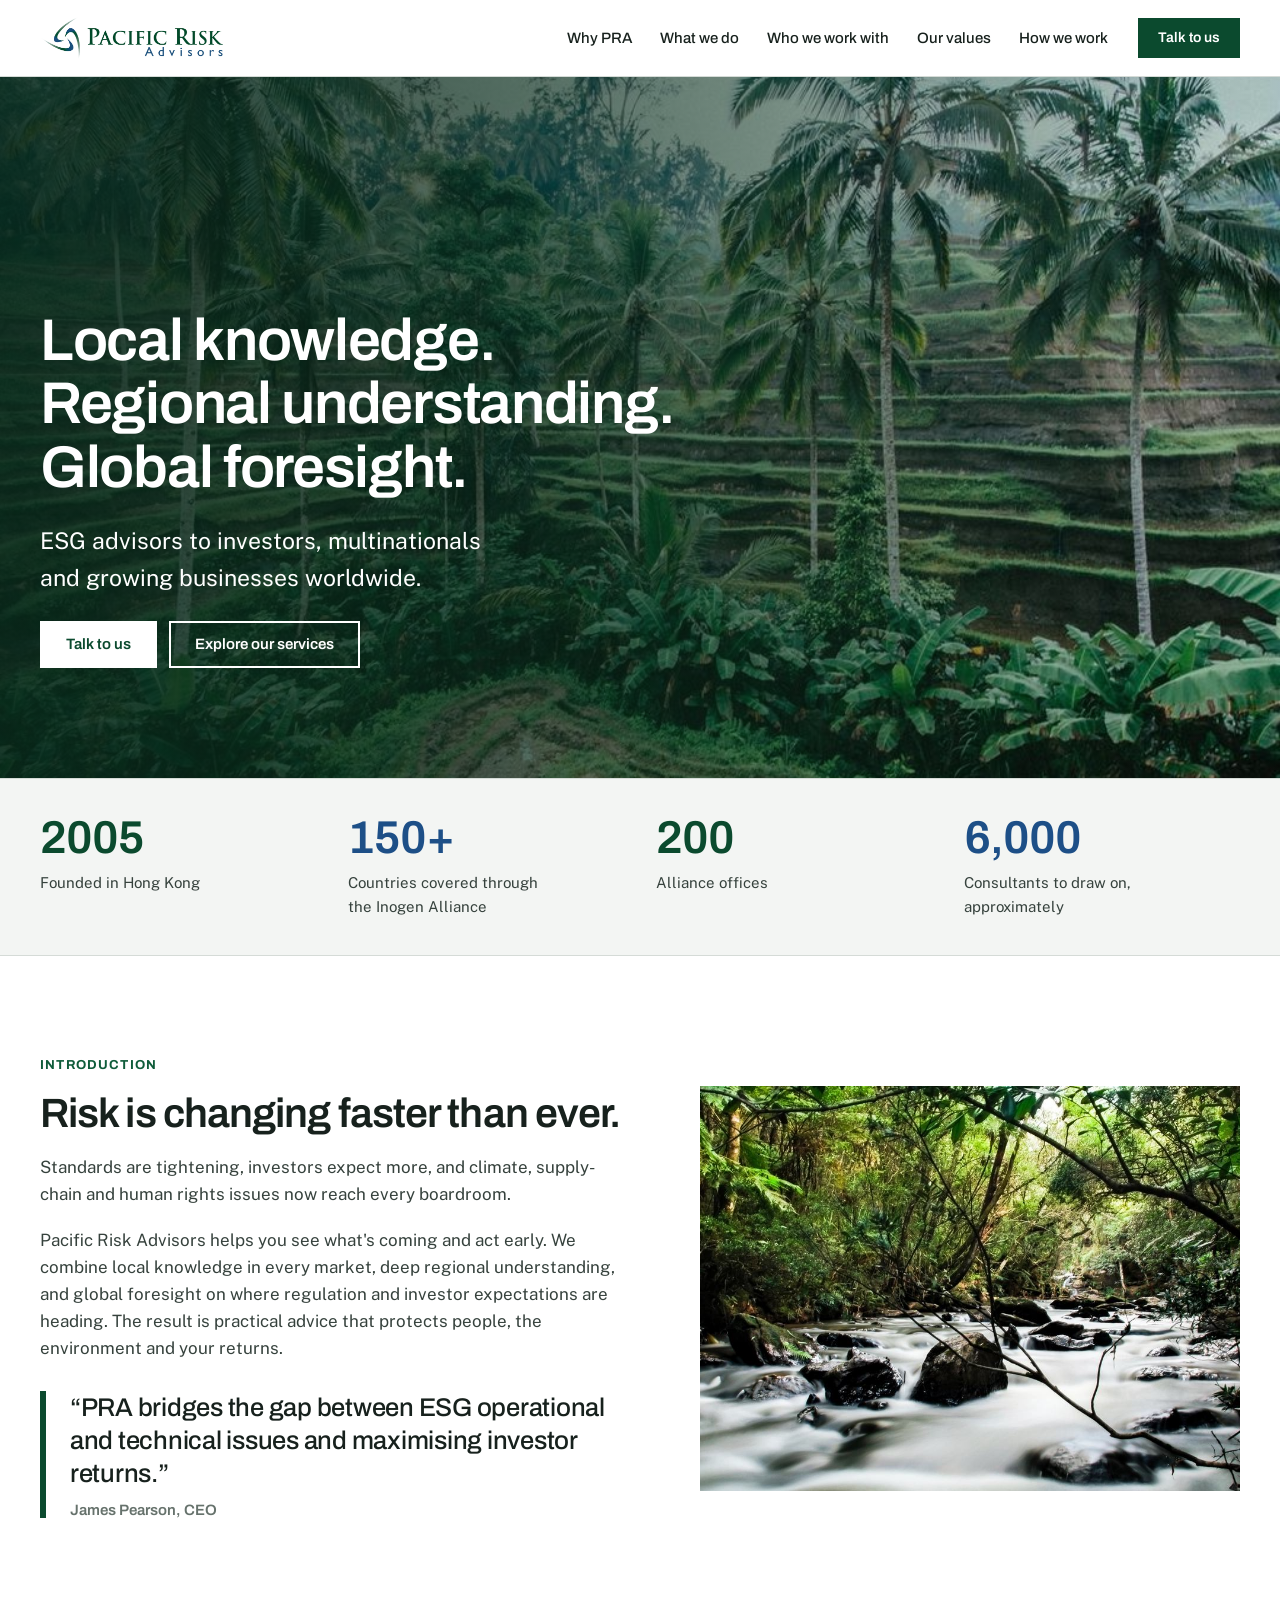
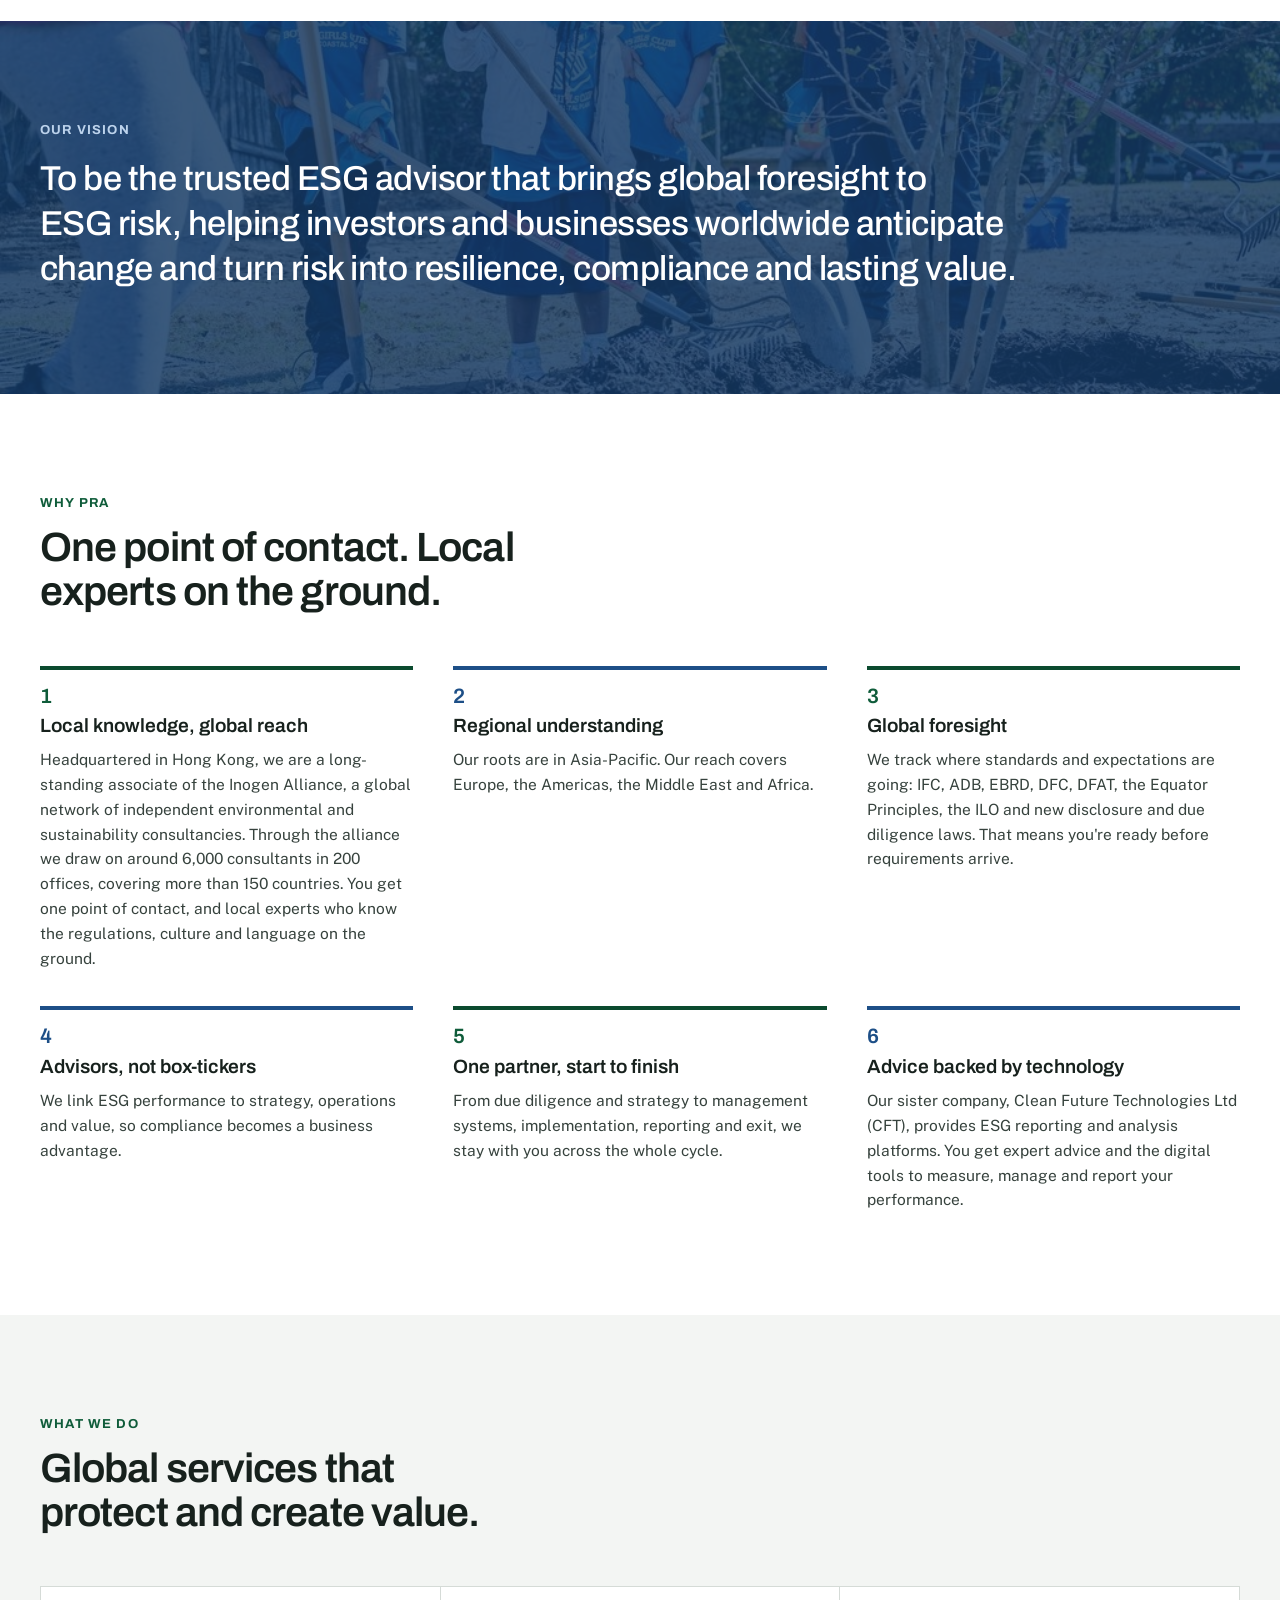
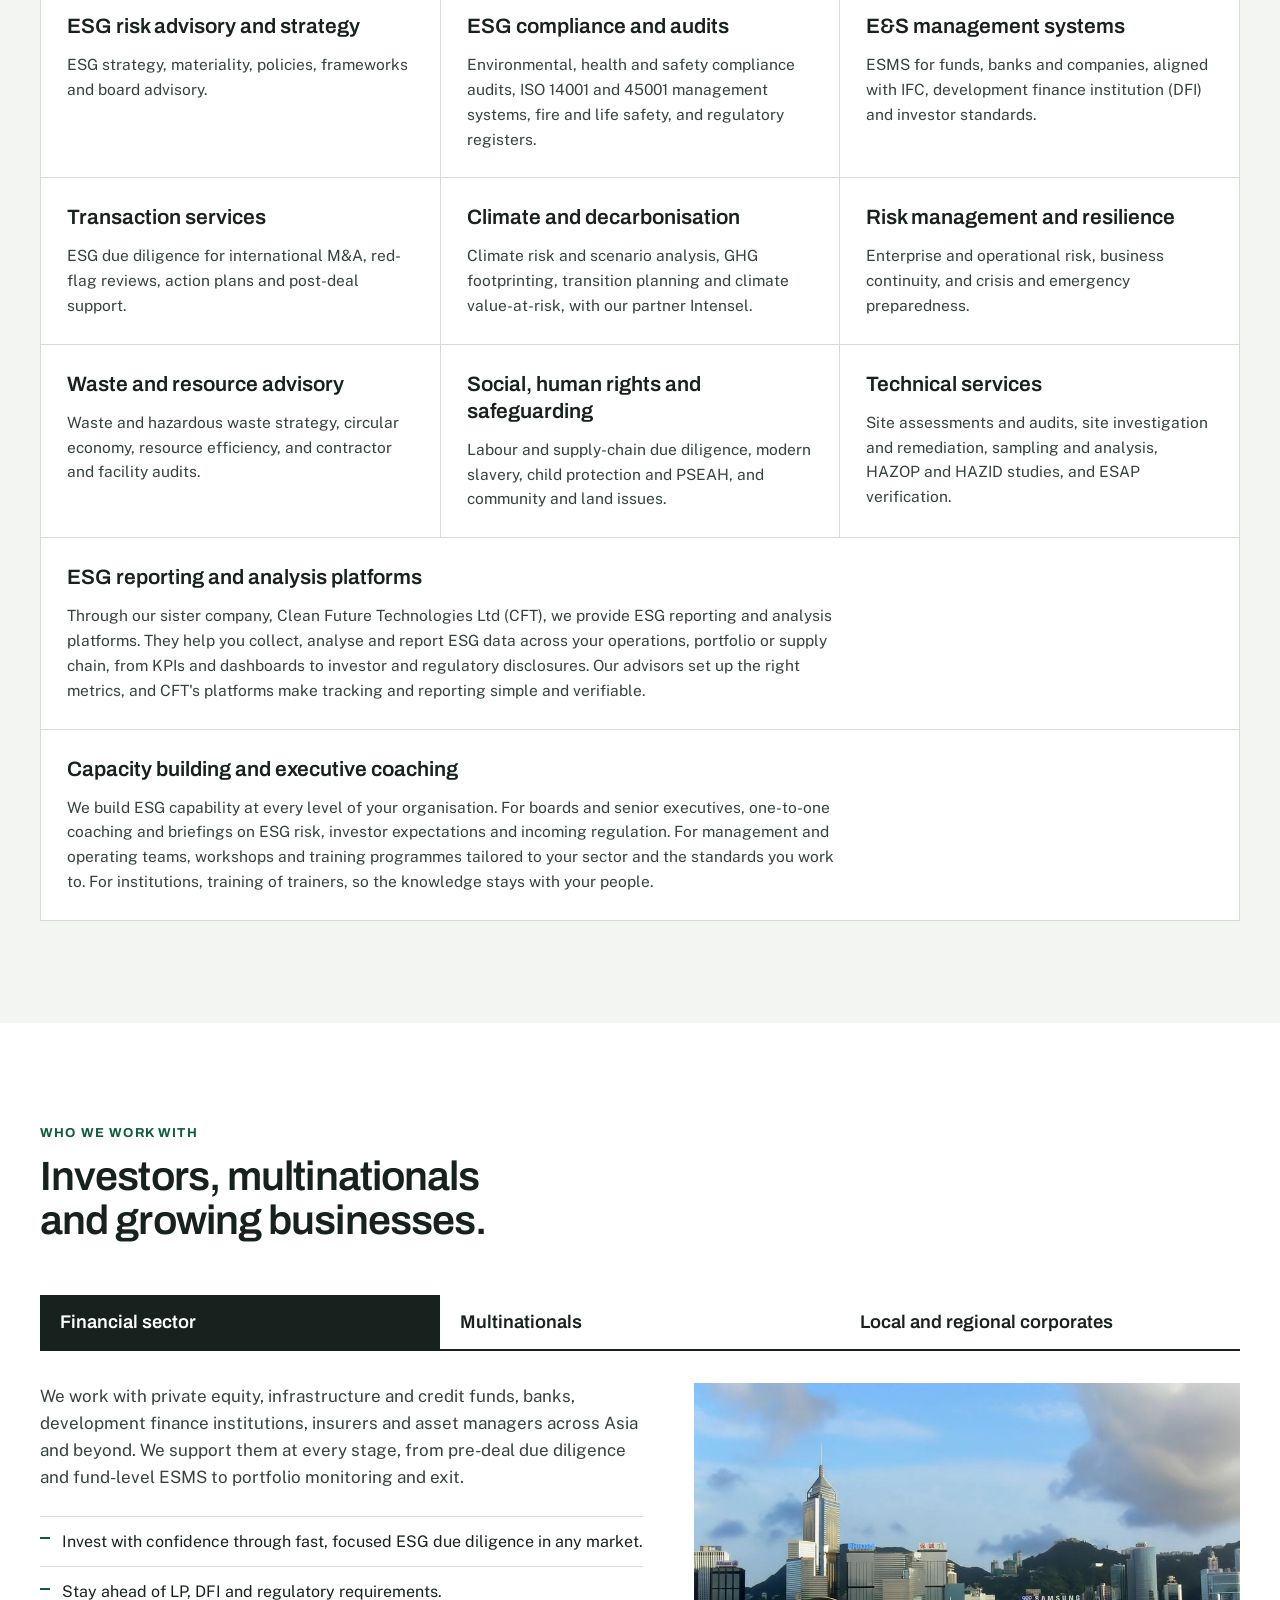
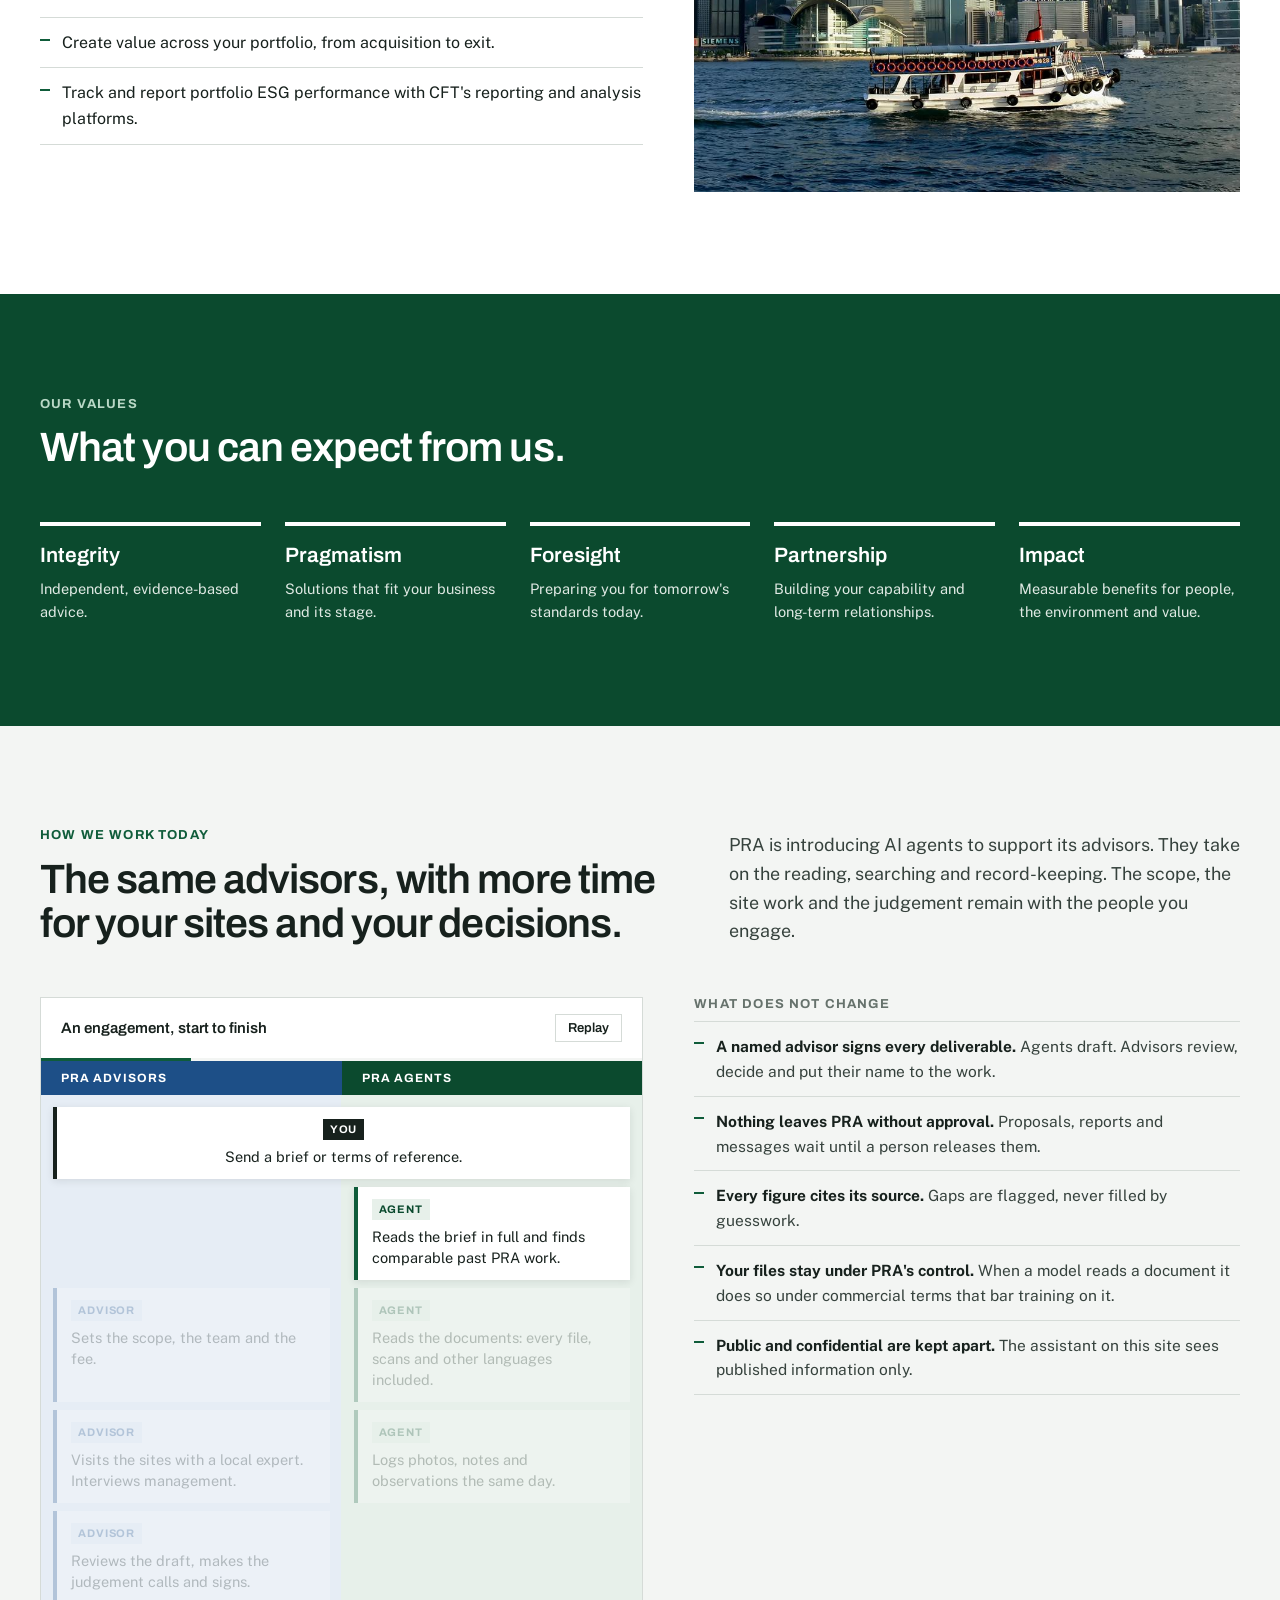
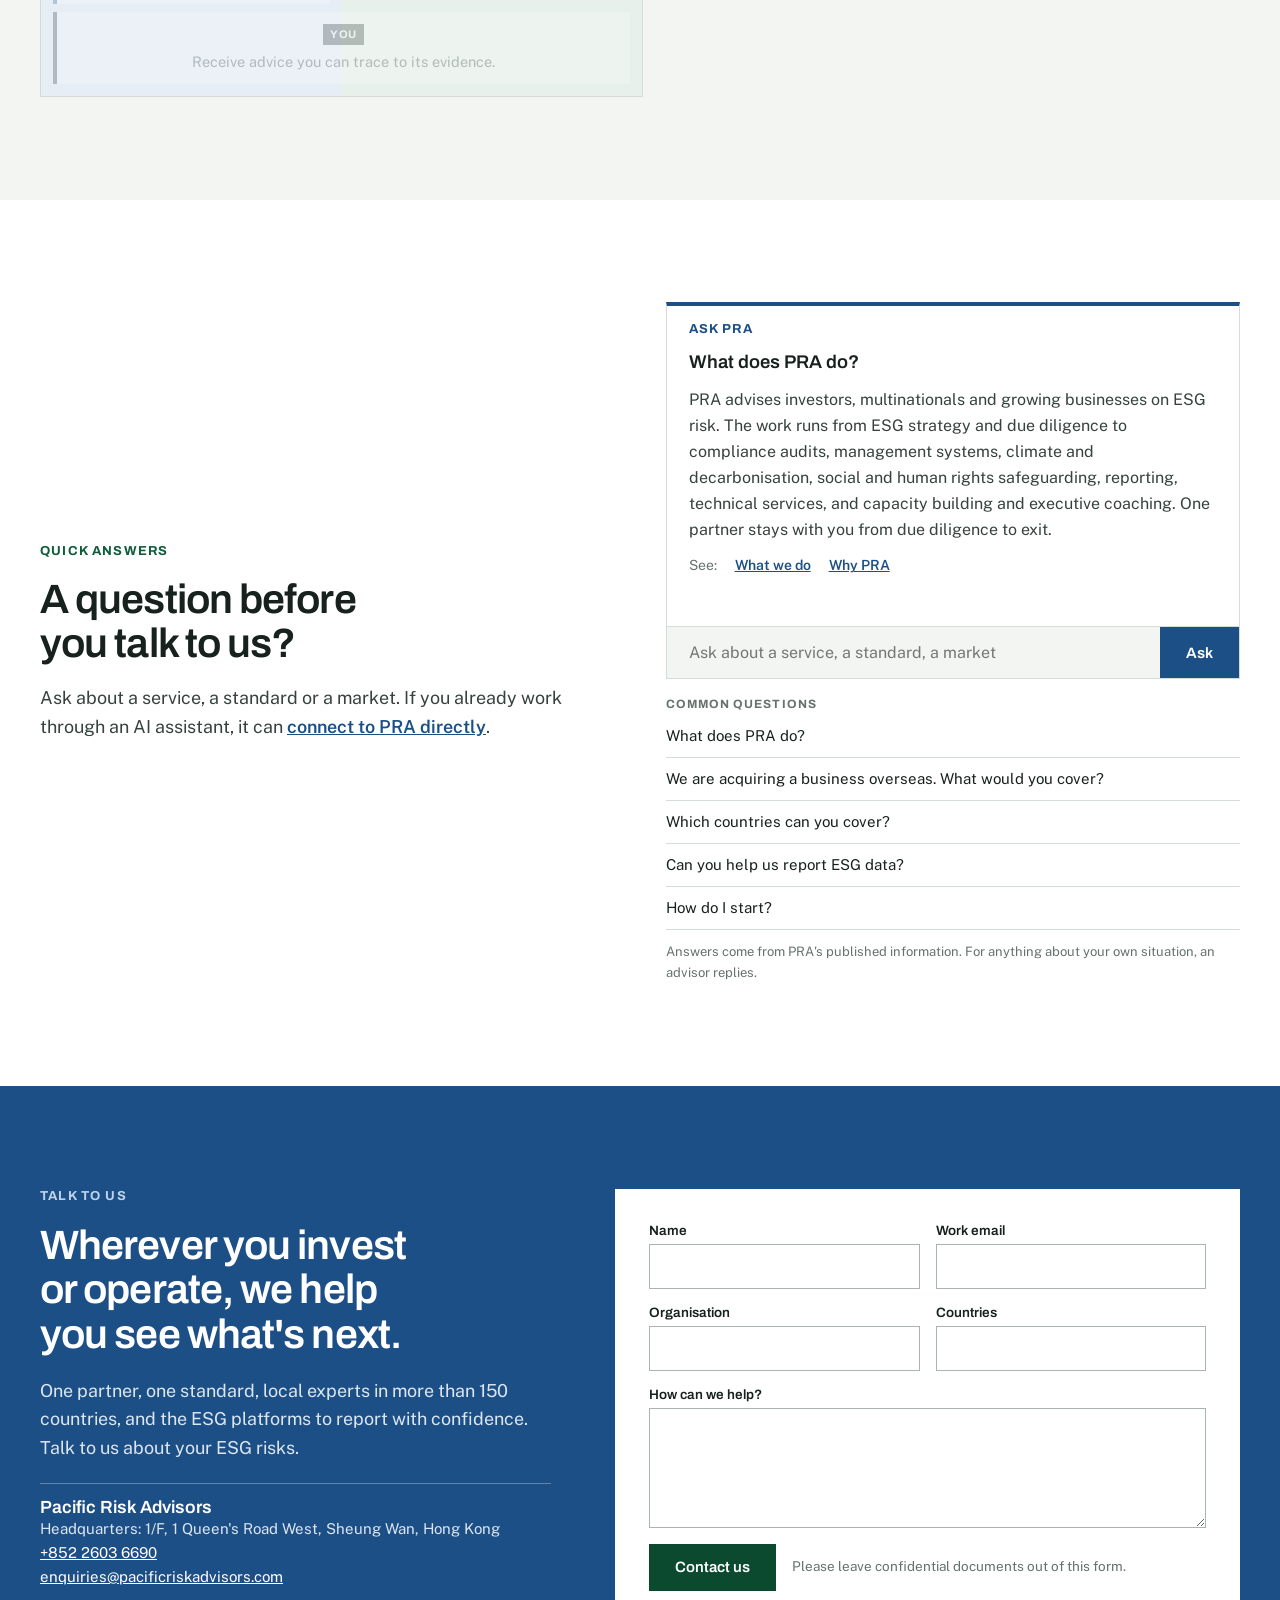
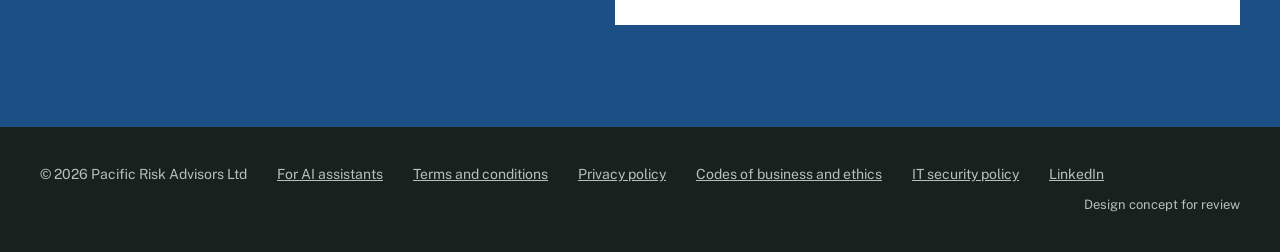
==== commit f5896f43: "Add PRA terms and policies page with footer links Co-Authored-By: Claude Fable 5.2 <noreply@anthropi" ====
--- a/pra/site/index.html
+++ b/pra/site/index.html
@@ -279,6 +279,10 @@
   <div class="wrap">
     <span>© <span id="year">2026</span> Pacific Risk Advisors Ltd</span>
     <a href="agents.html">For AI assistants</a>
+    <a href="legal.html#terms">Terms and conditions</a>
+    <a href="legal.html#privacy">Privacy policy</a>
+    <a href="legal.html#codes">Codes of business and ethics</a>
+    <a href="legal.html#security">IT security policy</a>
     <a href="https://www.linkedin.com/company/pacific-risk-advisors/" rel="noopener">LinkedIn</a>
     <span class="sp mono">Design concept for review</span>
   </div>
--- a/pra/site/assets/site.css
+++ b/pra/site/assets/site.css
@@ -386,3 +386,18 @@
 /* services: full-width rows for the two longer entries */
 #services .cap.wide { grid-column: 1 / -1; }
 #services .cap.wide p { max-width: 86ch; }
+
+/* legal page and footer links */
+footer .wrap { row-gap: 10px; }
+.legal { display: grid; grid-template-columns: 240px minmax(0, 1fr); gap: clamp(28px, 5vw, 80px); align-items: start; }
+.legal-nav { position: sticky; top: 104px; display: grid; border-top: 2px solid var(--ink); }
+.legal-nav a { padding: 11px 0; border-bottom: 1px solid var(--line); text-decoration: none; font: 500 15px var(--head); color: var(--ink); }
+.legal-nav a:hover { color: var(--green-2); }
+.legal-body { max-width: 72ch; display: grid; gap: 16px; }
+.legal-body h2 { font: 600 1.7rem/1.2 var(--head); color: var(--ink); letter-spacing: -.015em; margin-top: 36px; padding-top: 28px; border-top: 1px solid var(--line); scroll-margin-top: 96px; }
+.legal-body h2:first-of-type { margin-top: 8px; }
+.legal-body h3 { margin-top: 4px; }
+.legal-body a { color: var(--blue); font-weight: 600; }
+.legal-body .dated { font-size: 14px; color: var(--muted); }
+.review-note { background: var(--blue-tint); border-left: 4px solid var(--blue); padding: 14px 16px; font-size: 15px; color: var(--ink); }
+@media (max-width: 1000px) { .legal { grid-template-columns: 1fr; } .legal-nav { position: static; } }
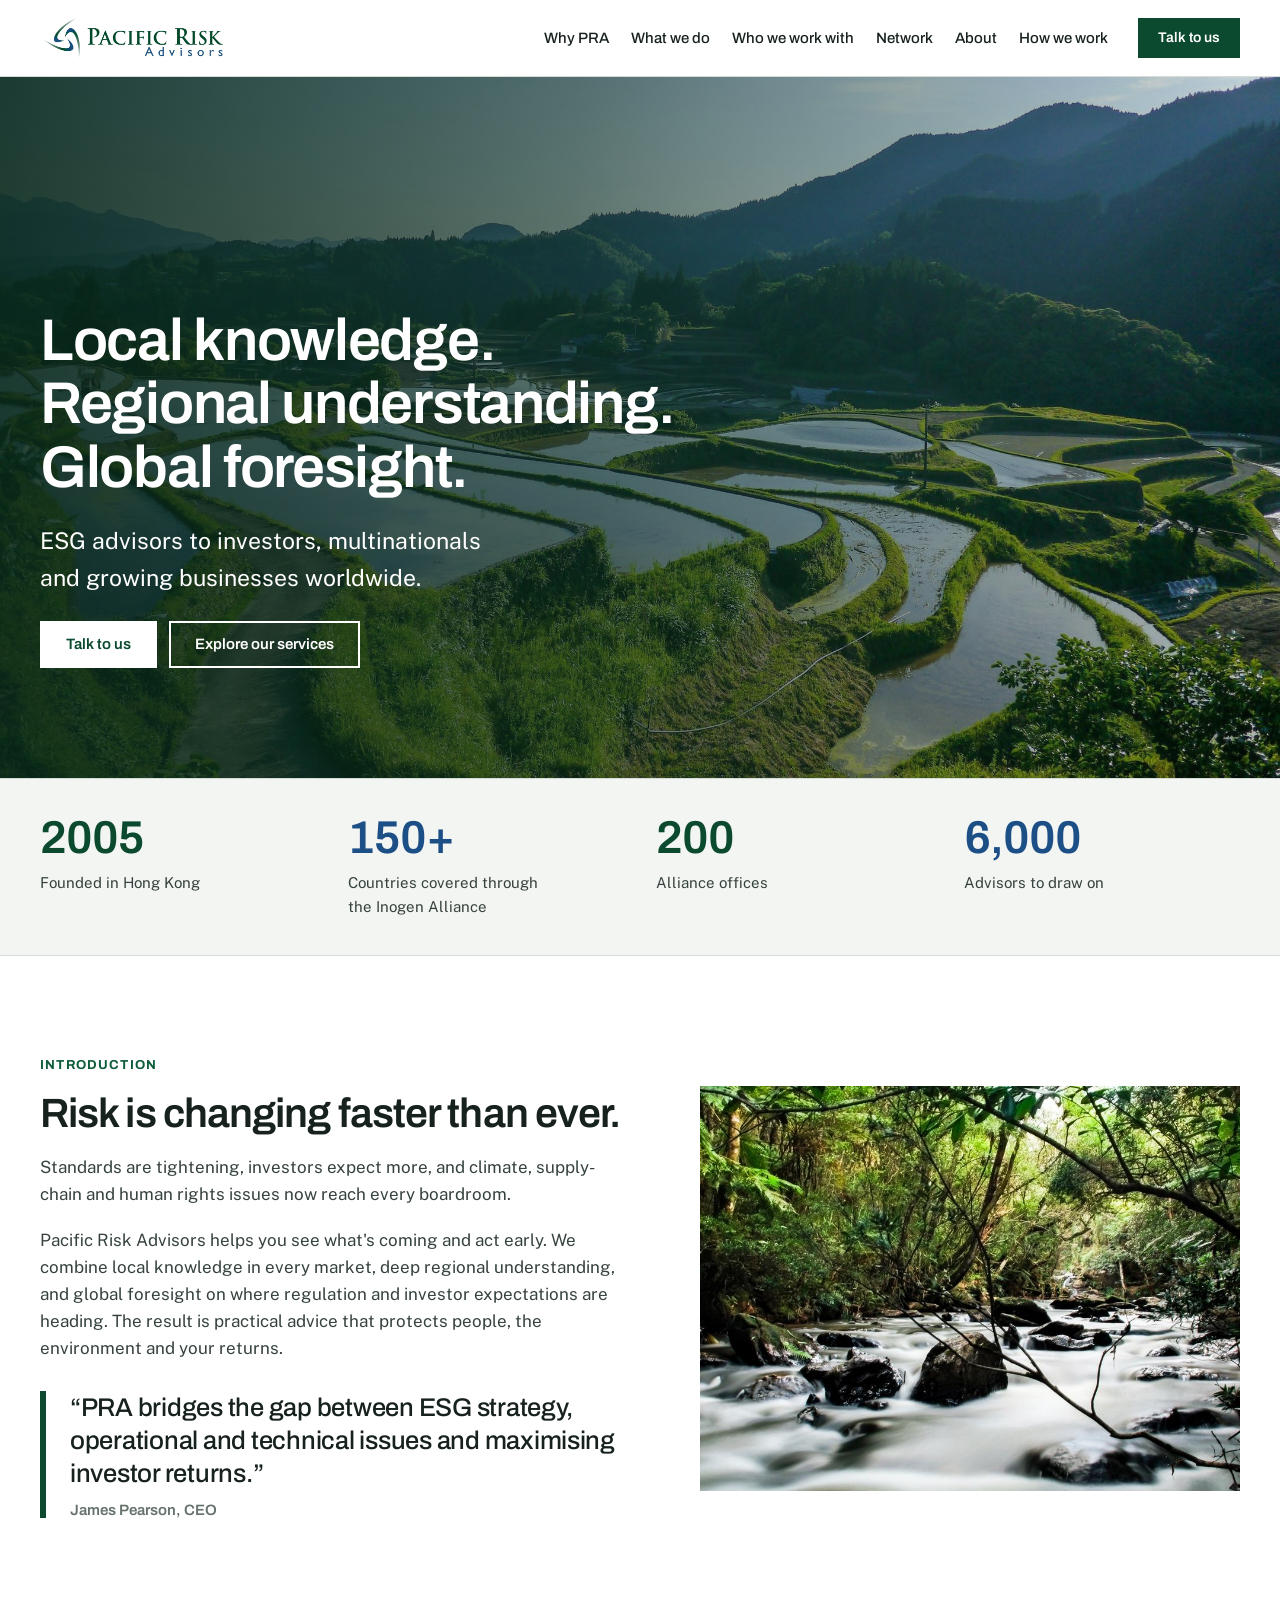
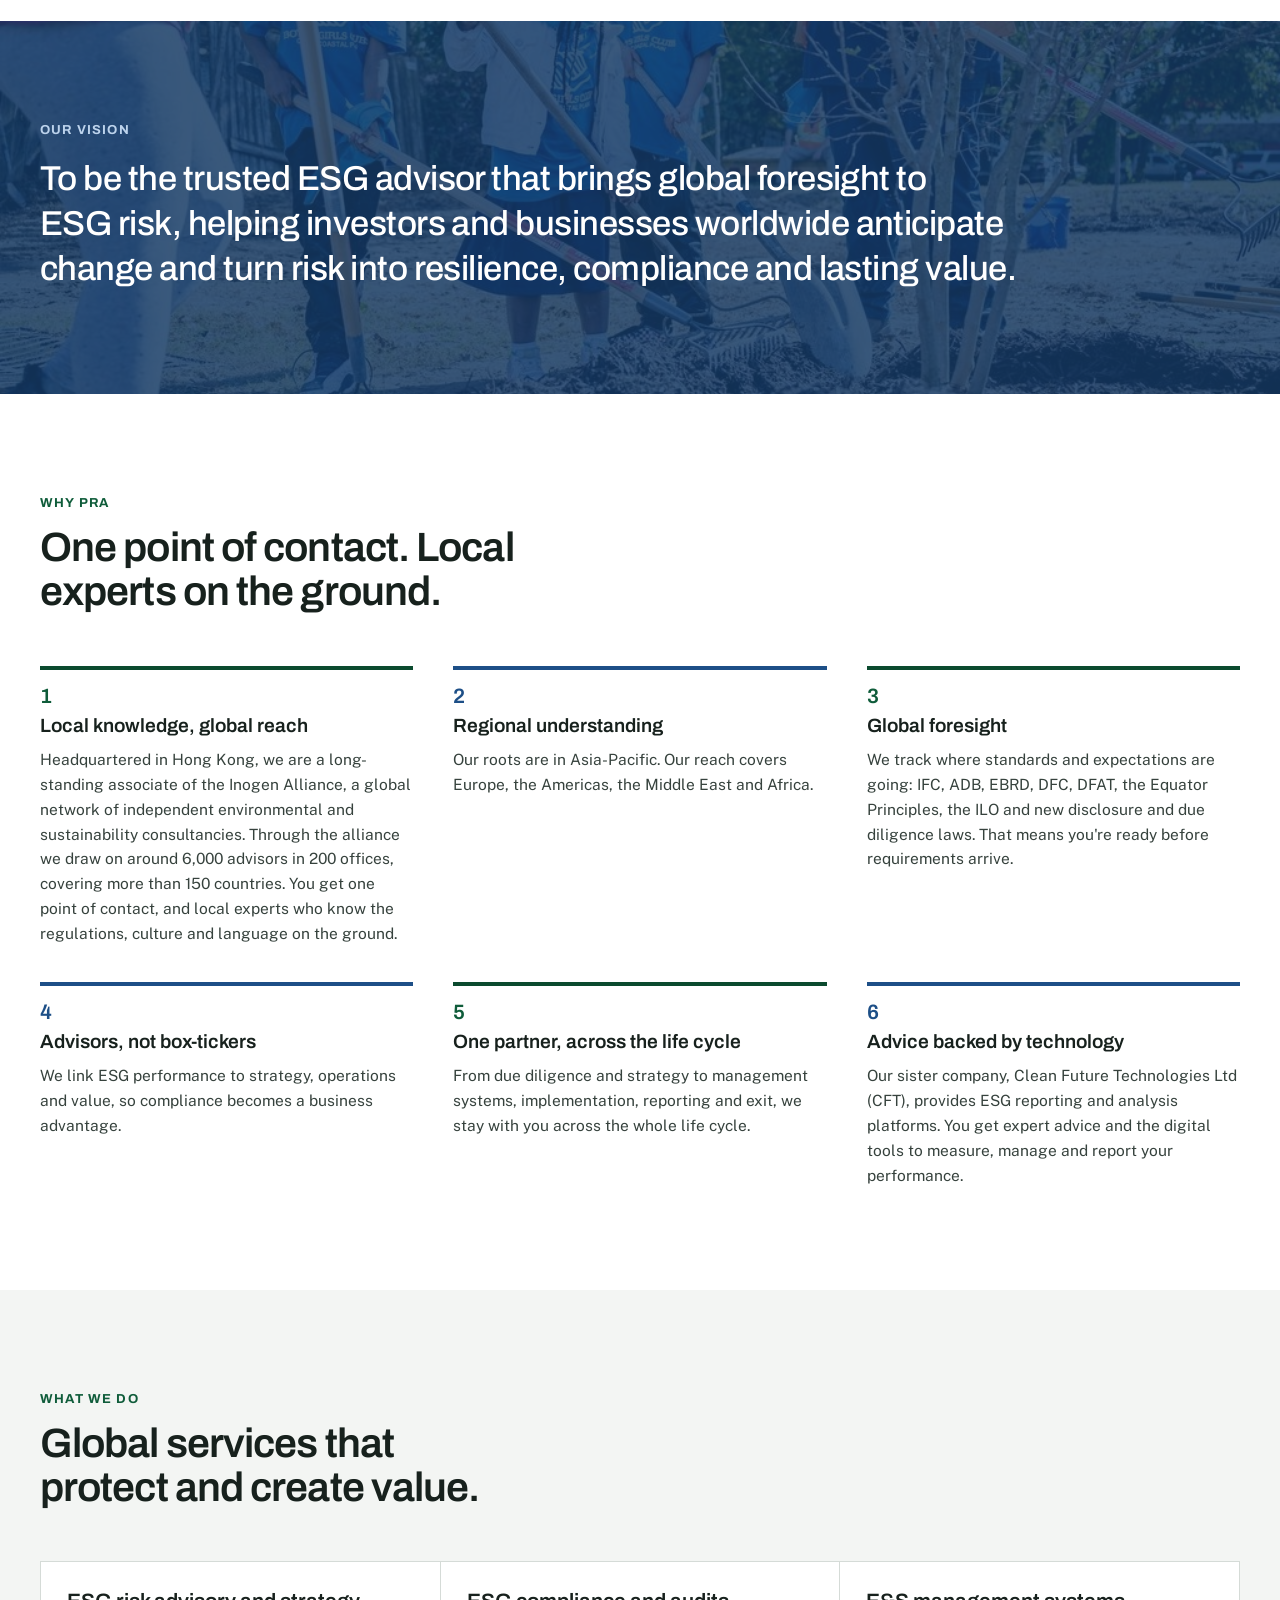
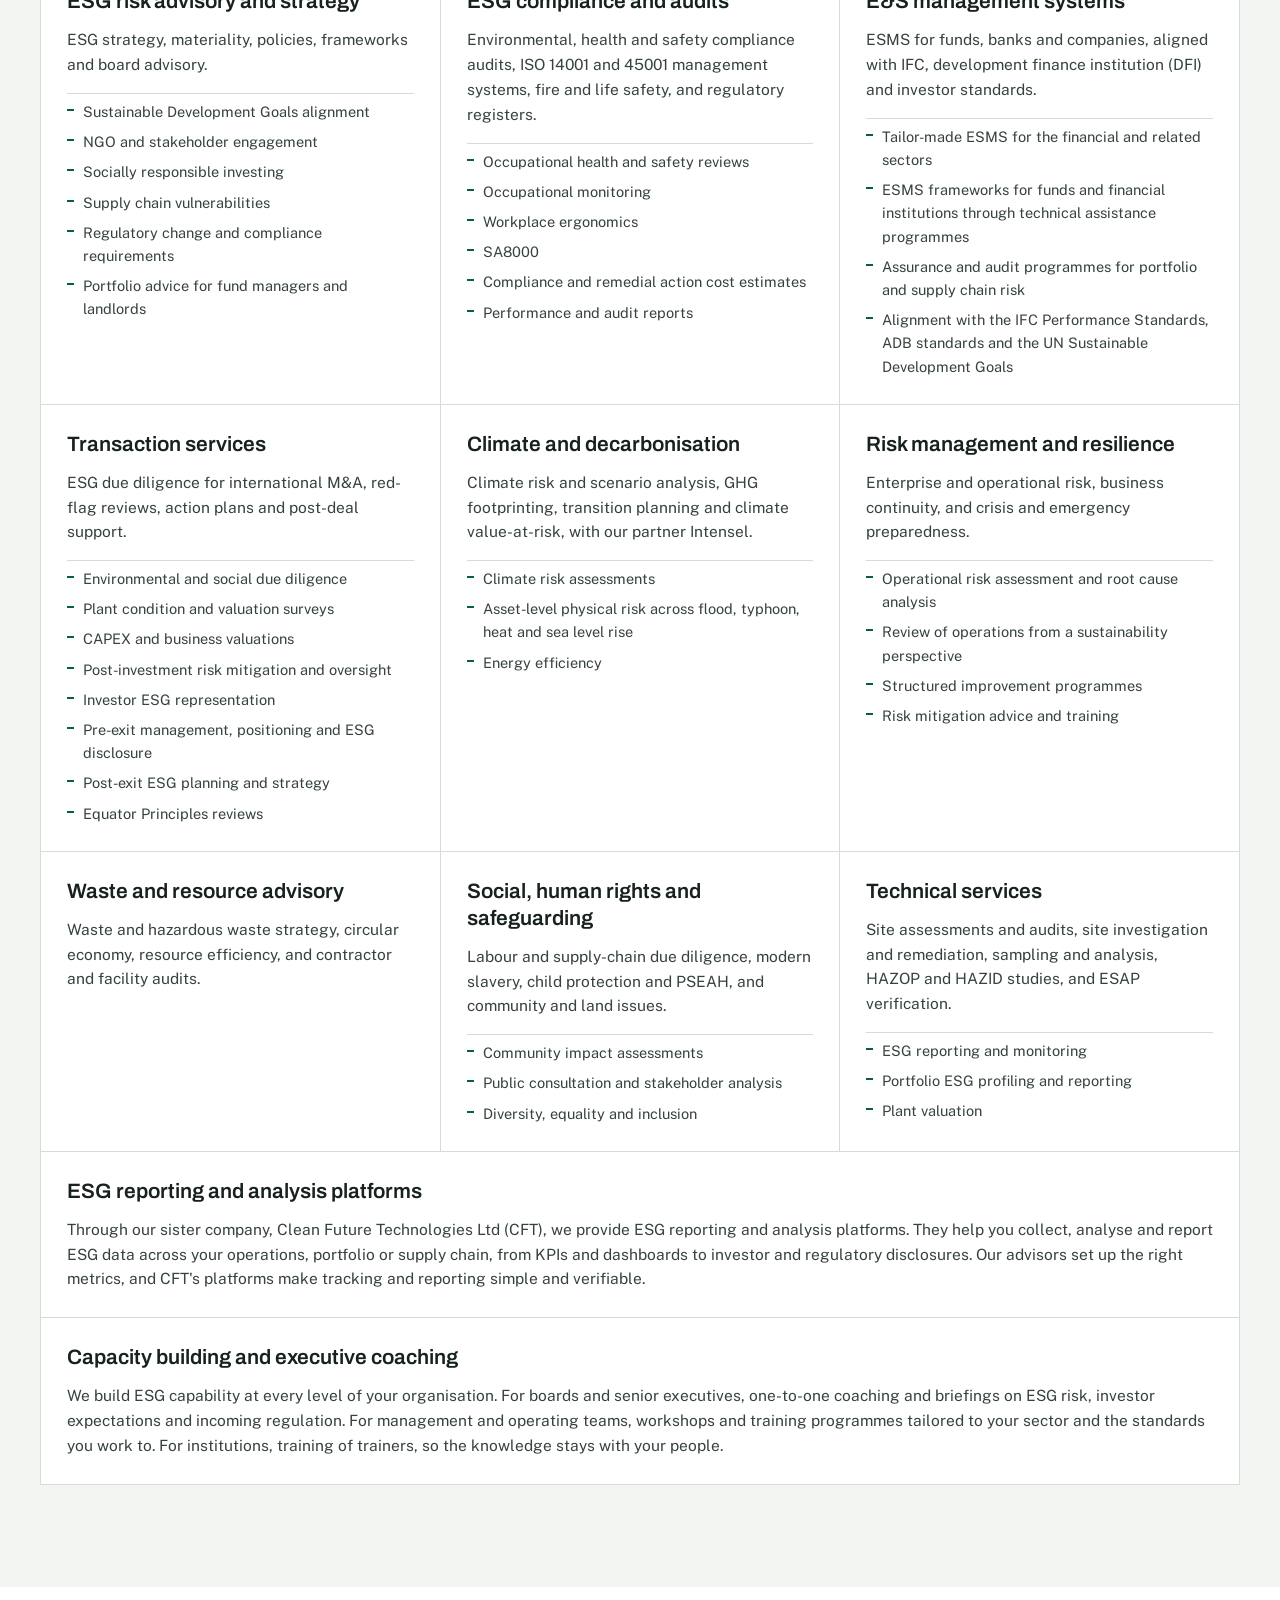
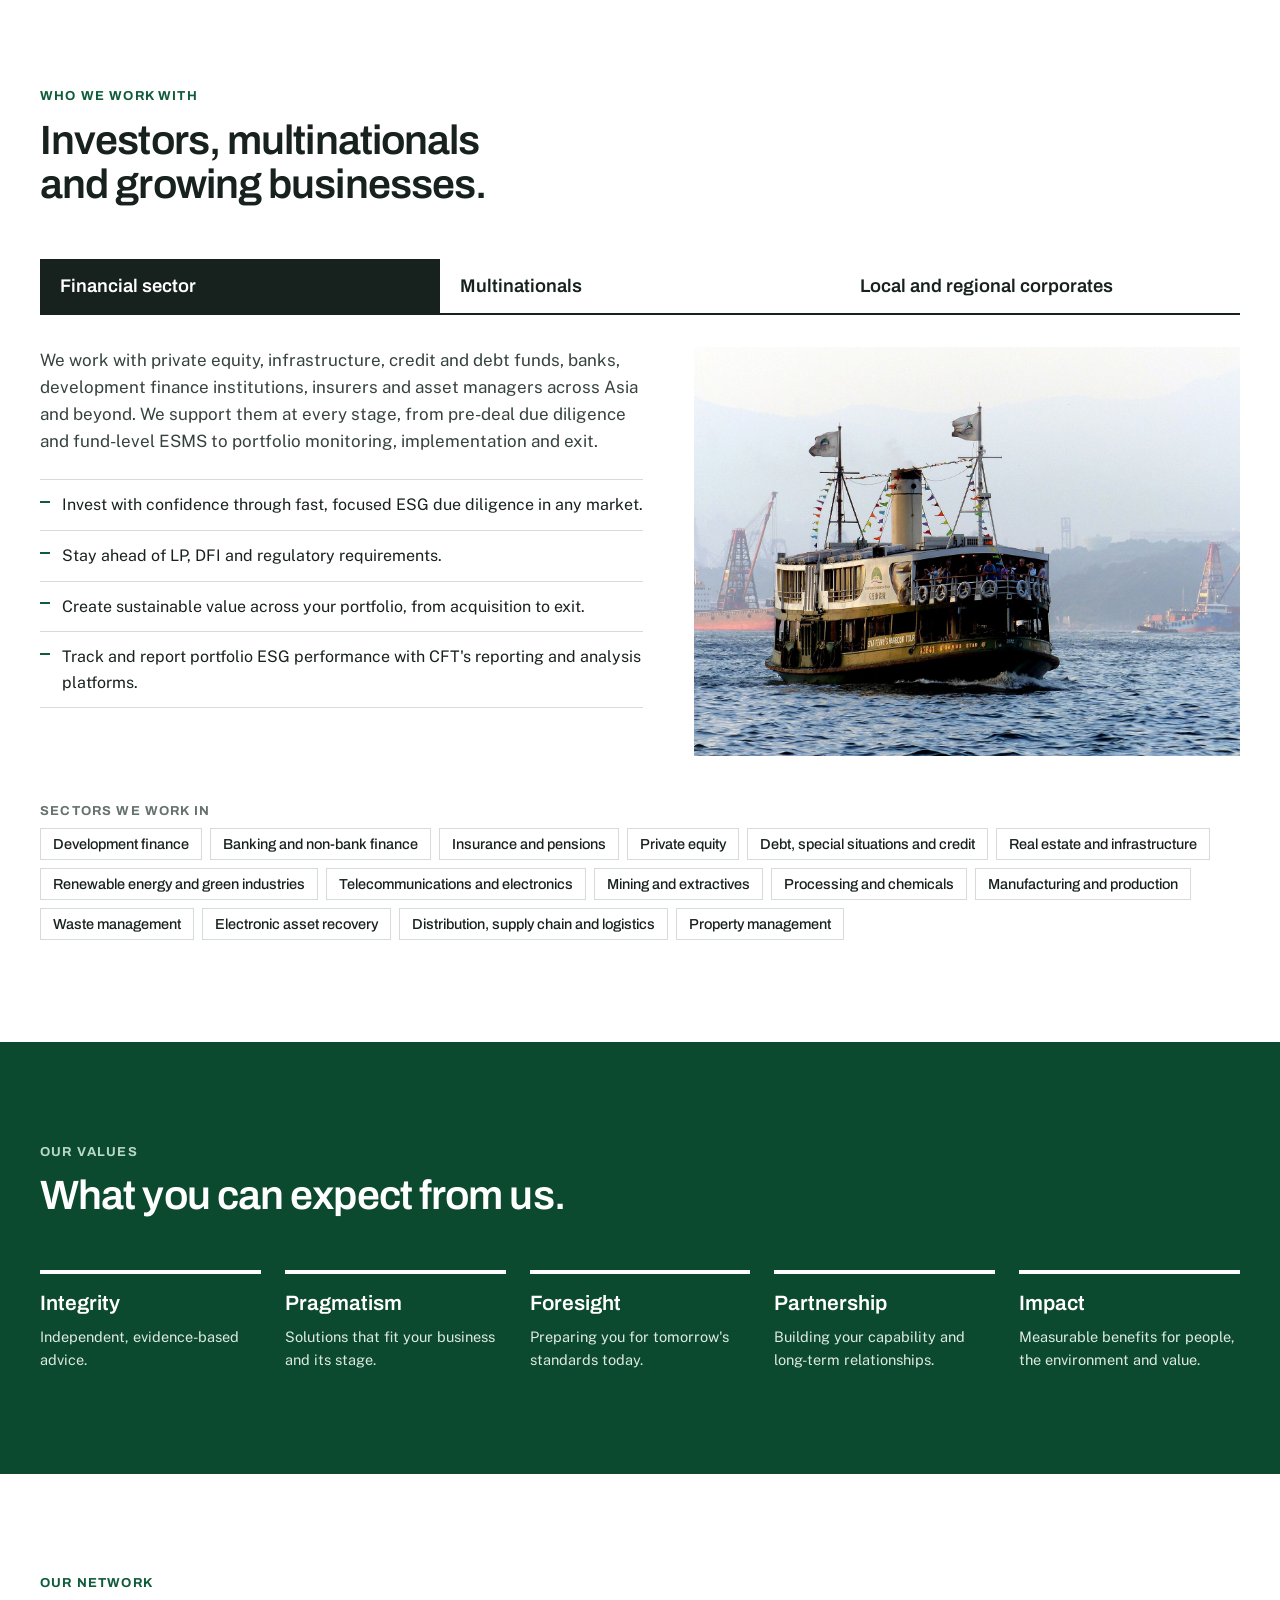
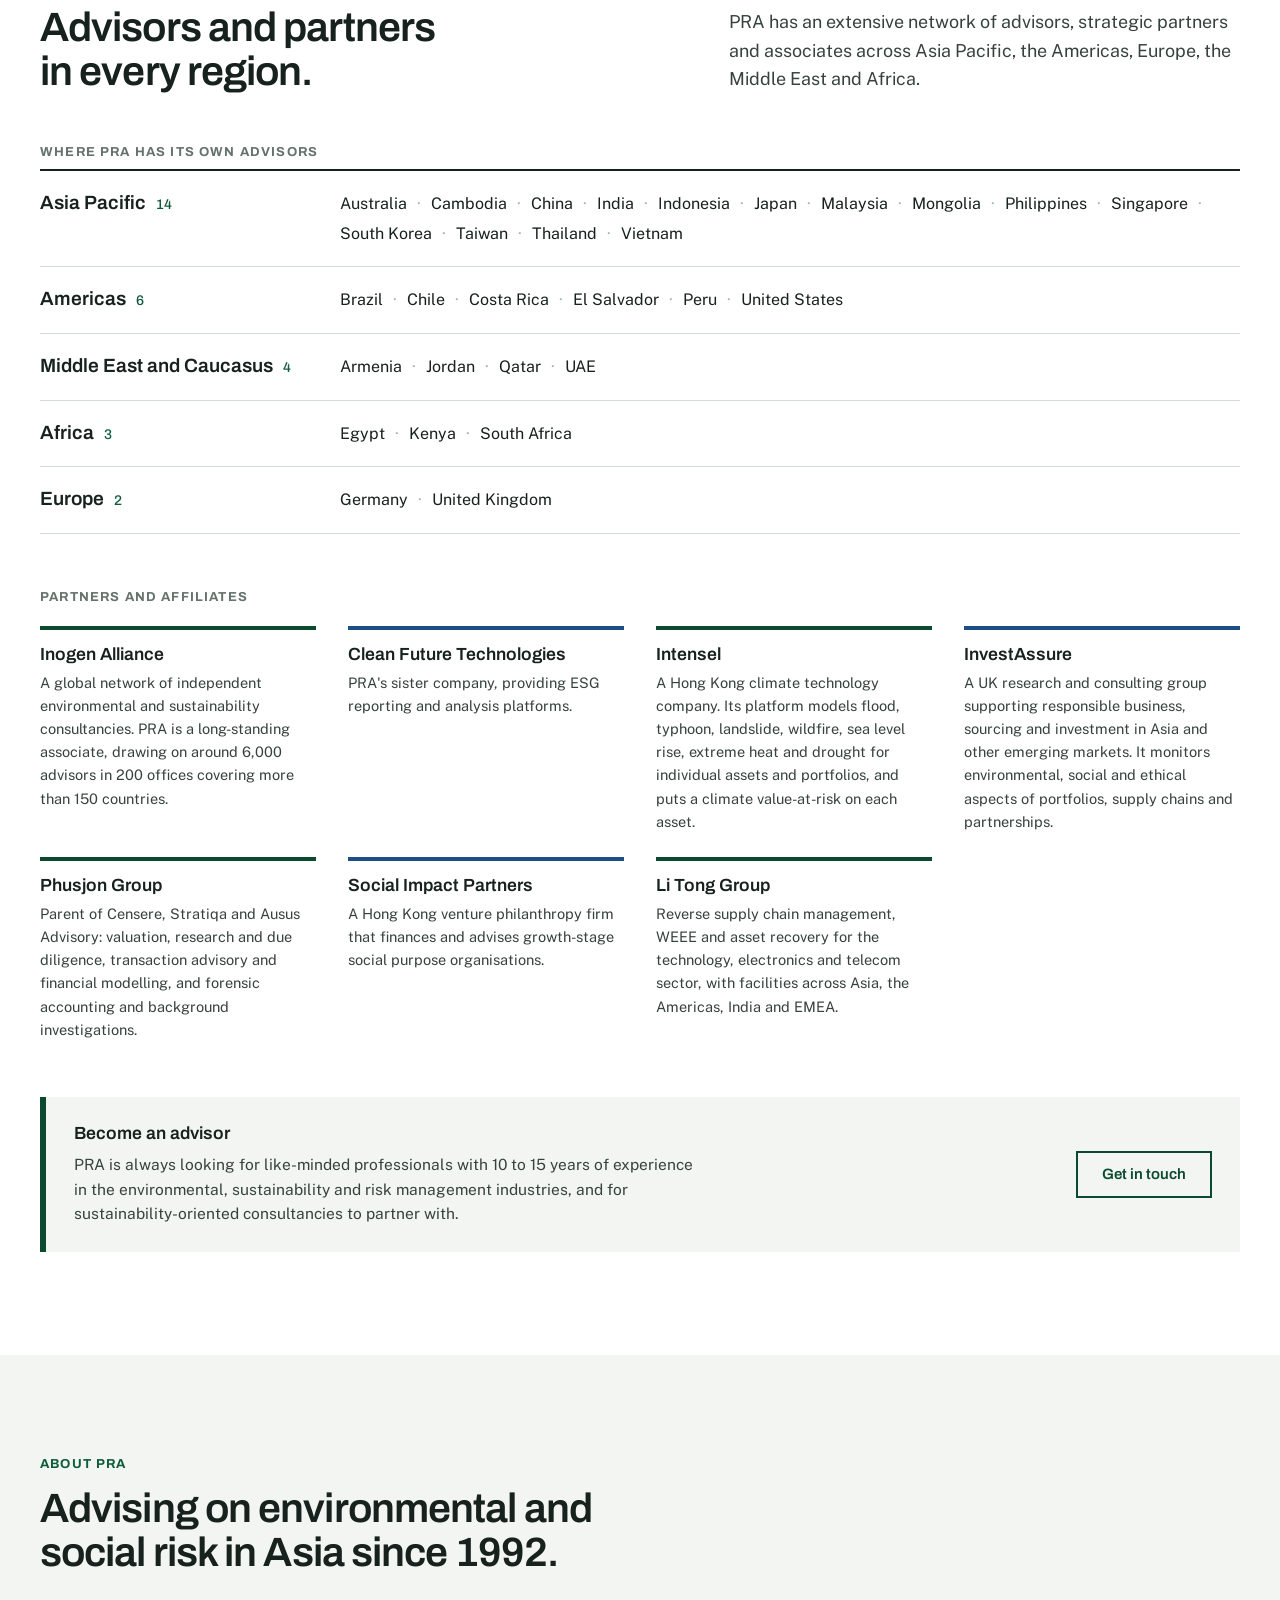
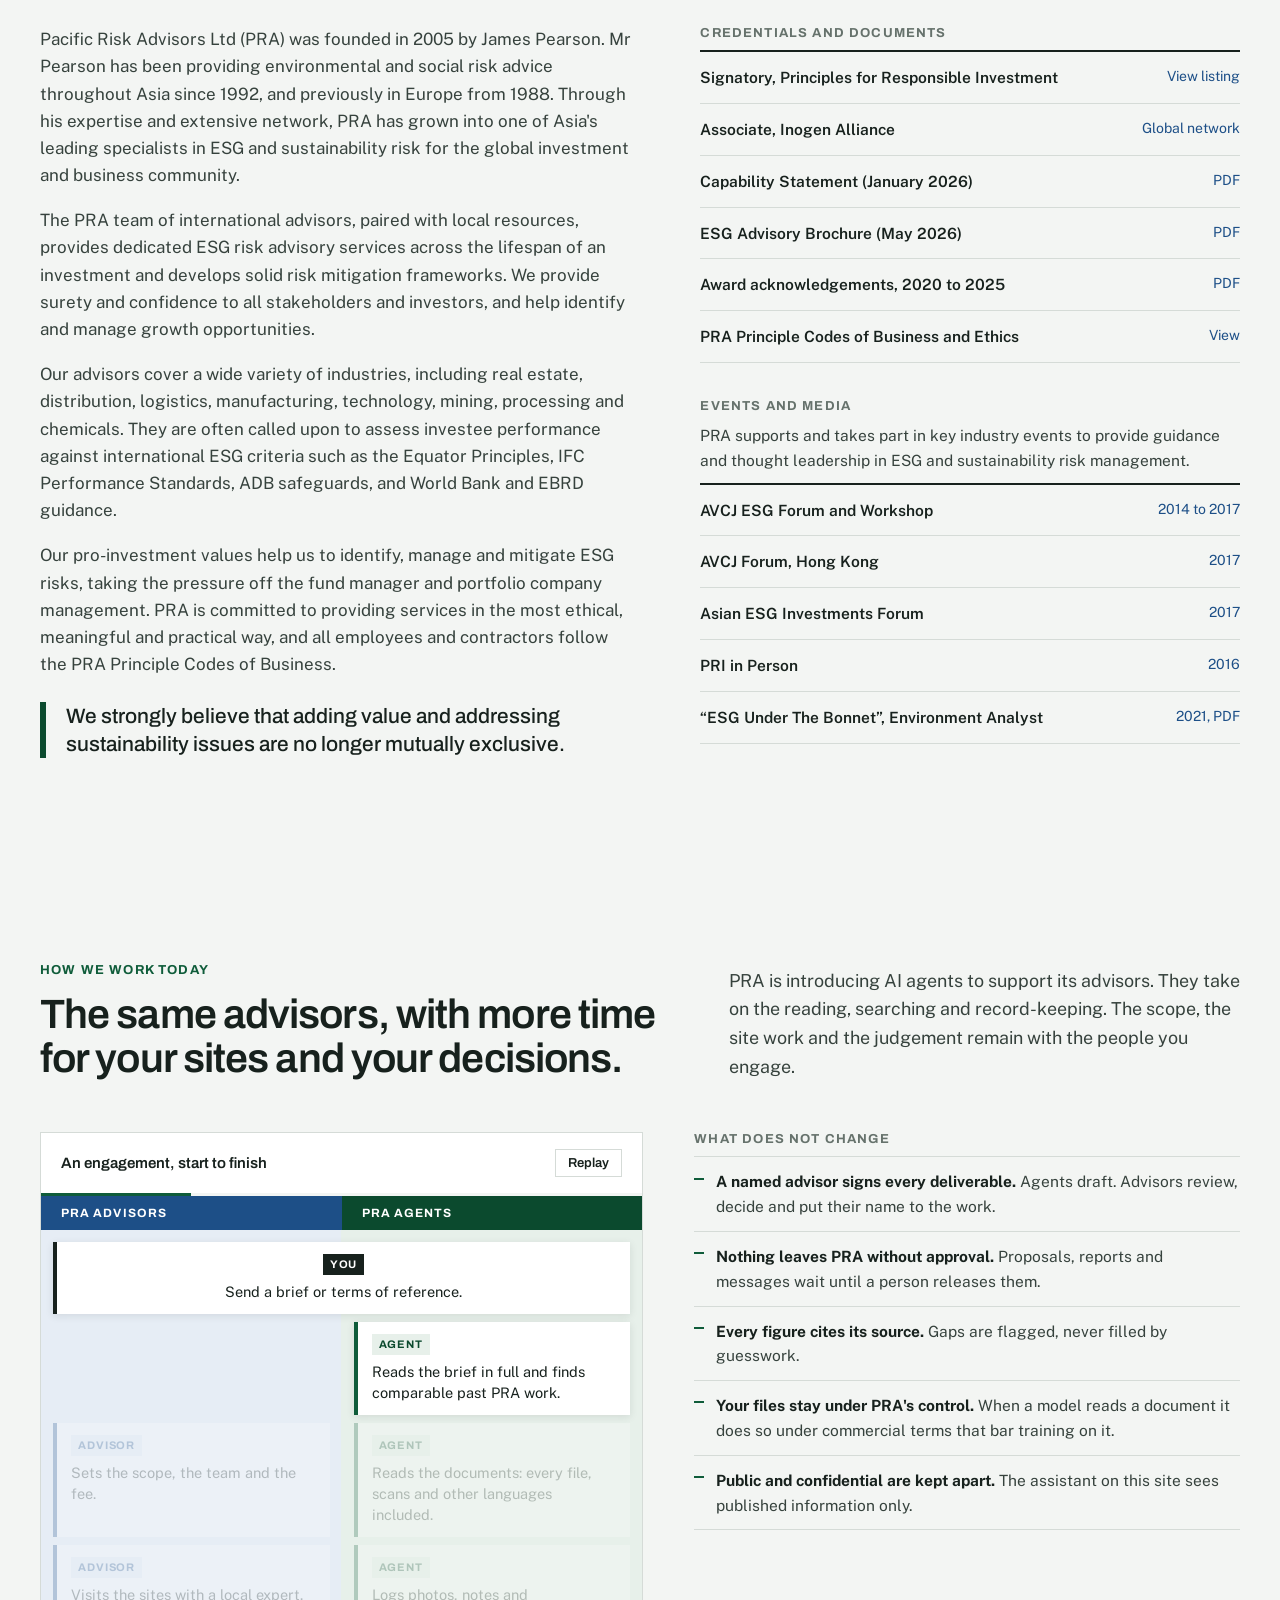
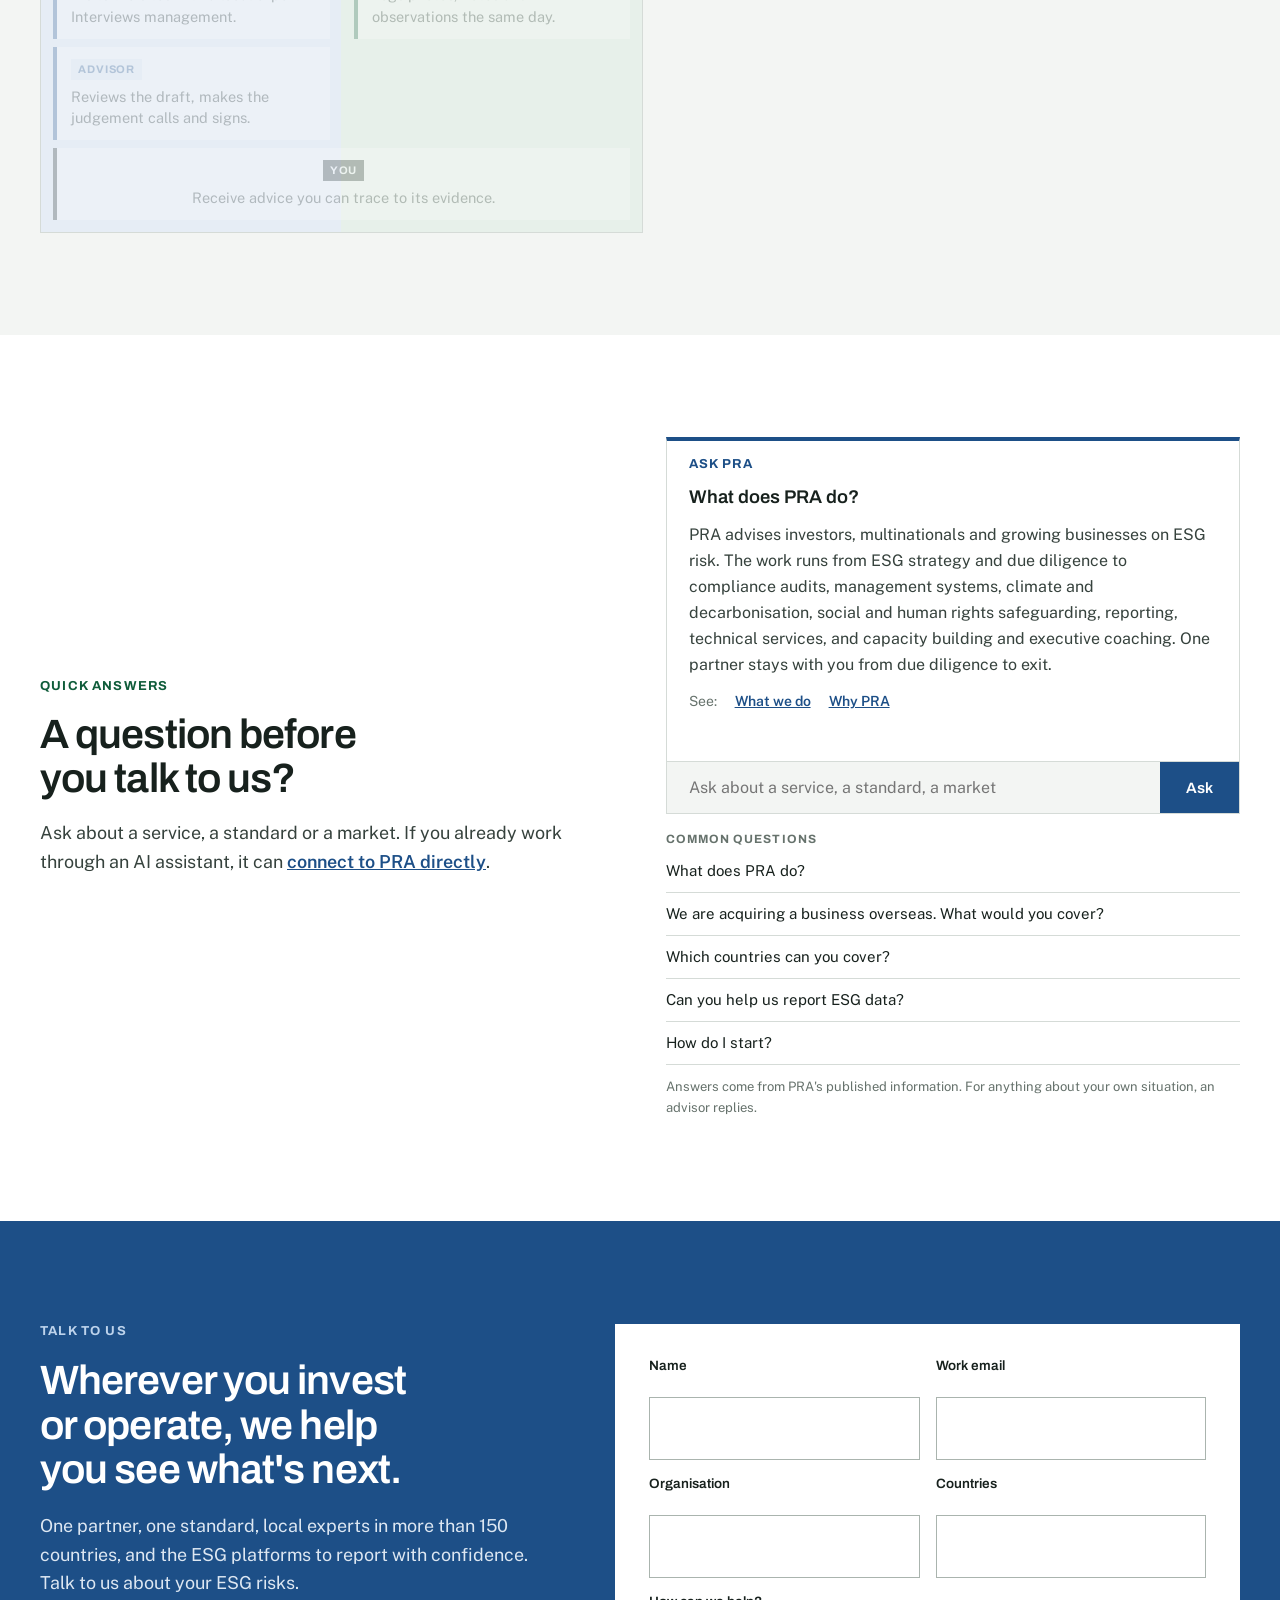
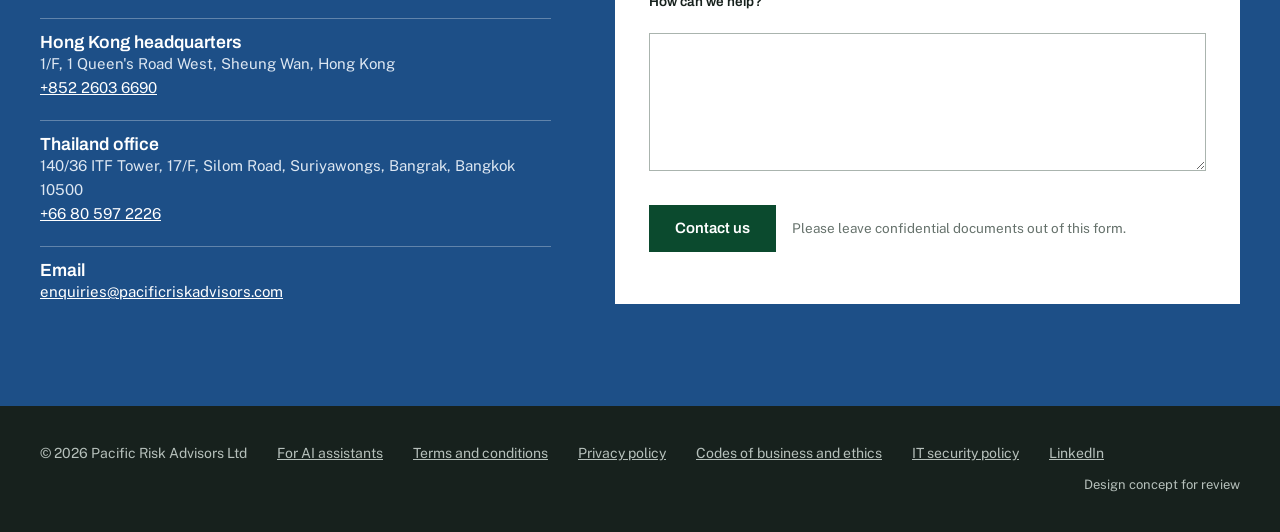
==== commit 65df7a27: "PRA review site: James's wording edits, sharper images and fuller content Applies the wording change" ====
--- a/pra/site/index.html
+++ b/pra/site/index.html
@@ -26,7 +26,8 @@
       <li><a href="#why">Why PRA</a></li>
       <li><a href="#services">What we do</a></li>
       <li><a href="#who">Who we work with</a></li>
-      <li><a href="#values">Our values</a></li>
+      <li><a href="#network">Network</a></li>
+      <li><a href="#about">About</a></li>
       <li><a href="#model">How we work</a></li>
     </ul>
     <a class="btn primary" href="#contact">Talk to us</a>
@@ -53,7 +54,7 @@
     <div class="stat"><b data-count="2005" data-plain>2005</b><span>Founded in Hong Kong</span></div>
     <div class="stat"><b><span data-count="150">150</span>+</b><span>Countries covered through the Inogen Alliance</span></div>
     <div class="stat"><b data-count="200">200</b><span>Alliance offices</span></div>
-    <div class="stat"><b data-count="6000" data-sep>6,000</b><span>Consultants to draw on, approximately</span></div>
+    <div class="stat"><b data-count="6000" data-sep>6,000</b><span>Advisors to draw on</span></div>
   </div>
 </div>
 
@@ -66,7 +67,7 @@
       <p>Standards are tightening, investors expect more, and climate, supply-chain and human rights issues now reach every boardroom.</p>
       <p>Pacific Risk Advisors helps you see what's coming and act early. We combine local knowledge in every market, deep regional understanding, and global foresight on where regulation and investor expectations are heading. The result is practical advice that protects people, the environment and your returns.</p>
       <figure class="quote">
-        <blockquote>“PRA bridges the gap between ESG operational and technical issues and maximising investor returns.”</blockquote>
+        <blockquote>“PRA bridges the gap between ESG strategy, operational and technical issues and maximising investor returns.”</blockquote>
         <cite>James Pearson, CEO</cite>
       </figure>
     </div>
@@ -88,11 +89,11 @@
   <div class="wrap">
     <div class="head rv"><div><p class="eyebrow">Why PRA</p><h2 class="display">One point of contact. Local experts on the ground.</h2></div></div>
     <div class="why rv">
-      <article><span class="n">1</span><h3>Local knowledge, global reach</h3><p>Headquartered in Hong Kong, we are a long-standing associate of the Inogen Alliance, a global network of independent environmental and sustainability consultancies. Through the alliance we draw on around 6,000 consultants in 200 offices, covering more than 150 countries. You get one point of contact, and local experts who know the regulations, culture and language on the ground.</p></article>
+      <article><span class="n">1</span><h3>Local knowledge, global reach</h3><p>Headquartered in Hong Kong, we are a long-standing associate of the Inogen Alliance, a global network of independent environmental and sustainability consultancies. Through the alliance we draw on around 6,000 advisors in 200 offices, covering more than 150 countries. You get one point of contact, and local experts who know the regulations, culture and language on the ground.</p></article>
       <article><span class="n">2</span><h3>Regional understanding</h3><p>Our roots are in Asia-Pacific. Our reach covers Europe, the Americas, the Middle East and Africa.</p></article>
       <article><span class="n">3</span><h3>Global foresight</h3><p>We track where standards and expectations are going: IFC, ADB, EBRD, DFC, DFAT, the Equator Principles, the ILO and new disclosure and due diligence laws. That means you're ready before requirements arrive.</p></article>
       <article><span class="n">4</span><h3>Advisors, not box-tickers</h3><p>We link ESG performance to strategy, operations and value, so compliance becomes a business advantage.</p></article>
-      <article><span class="n">5</span><h3>One partner, start to finish</h3><p>From due diligence and strategy to management systems, implementation, reporting and exit, we stay with you across the whole cycle.</p></article>
+      <article><span class="n">5</span><h3>One partner, across the life cycle</h3><p>From due diligence and strategy to management systems, implementation, reporting and exit, we stay with you across the whole life cycle.</p></article>
       <article><span class="n">6</span><h3>Advice backed by technology</h3><p>Our sister company, Clean Future Technologies Ltd (CFT), provides ESG reporting and analysis platforms. You get expert advice and the digital tools to measure, manage and report your performance.</p></article>
     </div>
   </div>
@@ -103,16 +104,16 @@
   <div class="wrap">
     <div class="head rv"><div><p class="eyebrow">What we do</p><h2 class="display">Global services that protect and create value.</h2></div></div>
     <div class="caps rv">
-      <article class="cap"><h3>ESG risk advisory and strategy</h3><p>ESG strategy, materiality, policies, frameworks and board advisory.</p></article>
-      <article class="cap"><h3>ESG compliance and audits</h3><p>Environmental, health and safety compliance audits, ISO 14001 and 45001 management systems, fire and life safety, and regulatory registers.</p></article>
-      <article class="cap"><h3>E&amp;S management systems</h3><p>ESMS for funds, banks and companies, aligned with IFC, development finance institution (DFI) and investor standards.</p></article>
-      <article class="cap"><h3>Transaction services</h3><p>ESG due diligence for international M&amp;A, red-flag reviews, action plans and post-deal support.</p></article>
-      <article class="cap"><h3>Climate and decarbonisation</h3><p>Climate risk and scenario analysis, GHG footprinting, transition planning and climate value-at-risk, with our partner Intensel.</p></article>
-      <article class="cap"><h3>Risk management and resilience</h3><p>Enterprise and operational risk, business continuity, and crisis and emergency preparedness.</p></article>
+      <article class="cap"><h3>ESG risk advisory and strategy</h3><p>ESG strategy, materiality, policies, frameworks and board advisory.</p><ul><li>Sustainable Development Goals alignment</li><li>NGO and stakeholder engagement</li><li>Socially responsible investing</li><li>Supply chain vulnerabilities</li><li>Regulatory change and compliance requirements</li><li>Portfolio advice for fund managers and landlords</li></ul></article>
+      <article class="cap"><h3>ESG compliance and audits</h3><p>Environmental, health and safety compliance audits, ISO 14001 and 45001 management systems, fire and life safety, and regulatory registers.</p><ul><li>Occupational health and safety reviews</li><li>Occupational monitoring</li><li>Workplace ergonomics</li><li>SA8000</li><li>Compliance and remedial action cost estimates</li><li>Performance and audit reports</li></ul></article>
+      <article class="cap"><h3>E&amp;S management systems</h3><p>ESMS for funds, banks and companies, aligned with IFC, development finance institution (DFI) and investor standards.</p><ul><li>Tailor-made ESMS for the financial and related sectors</li><li>ESMS frameworks for funds and financial institutions through technical assistance programmes</li><li>Assurance and audit programmes for portfolio and supply chain risk</li><li>Alignment with the IFC Performance Standards, ADB standards and the UN Sustainable Development Goals</li></ul></article>
+      <article class="cap"><h3>Transaction services</h3><p>ESG due diligence for international M&amp;A, red-flag reviews, action plans and post-deal support.</p><ul><li>Environmental and social due diligence</li><li>Plant condition and valuation surveys</li><li>CAPEX and business valuations</li><li>Post-investment risk mitigation and oversight</li><li>Investor ESG representation</li><li>Pre-exit management, positioning and ESG disclosure</li><li>Post-exit ESG planning and strategy</li><li>Equator Principles reviews</li></ul></article>
+      <article class="cap"><h3>Climate and decarbonisation</h3><p>Climate risk and scenario analysis, GHG footprinting, transition planning and climate value-at-risk, with our partner Intensel.</p><ul><li>Climate risk assessments</li><li>Asset-level physical risk across flood, typhoon, heat and sea level rise</li><li>Energy efficiency</li></ul></article>
+      <article class="cap"><h3>Risk management and resilience</h3><p>Enterprise and operational risk, business continuity, and crisis and emergency preparedness.</p><ul><li>Operational risk assessment and root cause analysis</li><li>Review of operations from a sustainability perspective</li><li>Structured improvement programmes</li><li>Risk mitigation advice and training</li></ul></article>
       <article class="cap"><h3>Waste and resource advisory</h3><p>Waste and hazardous waste strategy, circular economy, resource efficiency, and contractor and facility audits.</p></article>
-      <article class="cap"><h3>Social, human rights and safeguarding</h3><p>Labour and supply-chain due diligence, modern slavery, child protection and PSEAH, and community and land issues.</p></article>
+      <article class="cap"><h3>Social, human rights and safeguarding</h3><p>Labour and supply-chain due diligence, modern slavery, child protection and PSEAH, and community and land issues.</p><ul><li>Community impact assessments</li><li>Public consultation and stakeholder analysis</li><li>Diversity, equality and inclusion</li></ul></article>
       <article class="cap wide"><h3>ESG reporting and analysis platforms</h3><p>Through our sister company, Clean Future Technologies Ltd (CFT), we provide ESG reporting and analysis platforms. They help you collect, analyse and report ESG data across your operations, portfolio or supply chain, from KPIs and dashboards to investor and regulatory disclosures. Our advisors set up the right metrics, and CFT's platforms make tracking and reporting simple and verifiable.</p></article>
-      <article class="cap"><h3>Technical services</h3><p>Site assessments and audits, site investigation and remediation, sampling and analysis, HAZOP and HAZID studies, and ESAP verification.</p></article>
+      <article class="cap"><h3>Technical services</h3><p>Site assessments and audits, site investigation and remediation, sampling and analysis, HAZOP and HAZID studies, and ESAP verification.</p><ul><li>ESG reporting and monitoring</li><li>Portfolio ESG profiling and reporting</li><li>Plant valuation</li></ul></article>
       <article class="cap wide"><h3>Capacity building and executive coaching</h3><p>We build ESG capability at every level of your organisation. For boards and senior executives, one-to-one coaching and briefings on ESG risk, investor expectations and incoming regulation. For management and operating teams, workshops and training programmes tailored to your sector and the standards you work to. For institutions, training of trainers, so the knowledge stays with your people.</p></article>
     </div>
   </div>
@@ -129,11 +130,11 @@
     </div>
     <div class="who-panel" data-panel="financial">
       <div class="copy">
-        <p>We work with private equity, infrastructure and credit funds, banks, development finance institutions, insurers and asset managers across Asia and beyond. We support them at every stage, from pre-deal due diligence and fund-level ESMS to portfolio monitoring and exit.</p>
+        <p>We work with private equity, infrastructure, credit and debt funds, banks, development finance institutions, insurers and asset managers across Asia and beyond. We support them at every stage, from pre-deal due diligence and fund-level ESMS to portfolio monitoring, implementation and exit.</p>
         <ul class="gains">
           <li>Invest with confidence through fast, focused ESG due diligence in any market.</li>
           <li>Stay ahead of LP, DFI and regulatory requirements.</li>
-          <li>Create value across your portfolio, from acquisition to exit.</li>
+          <li>Create sustainable value across your portfolio, from acquisition to exit.</li>
           <li>Track and report portfolio ESG performance with CFT's reporting and analysis platforms.</li>
         </ul>
       </div>
@@ -162,6 +163,13 @@
       </div>
       <div class="photo"><img src="assets/img/corporate.jpg" alt="" loading="lazy"></div>
     </div>
+    <div class="sectors rv">
+      <h3 class="mini">Sectors we work in</h3>
+      <ul>
+        <li>Development finance</li><li>Banking and non-bank finance</li><li>Insurance and pensions</li><li>Private equity</li><li>Debt, special situations and credit</li><li>Real estate and infrastructure</li>
+        <li>Renewable energy and green industries</li><li>Telecommunications and electronics</li><li>Mining and extractives</li><li>Processing and chemicals</li><li>Manufacturing and production</li><li>Waste management</li><li>Electronic asset recovery</li><li>Distribution, supply chain and logistics</li><li>Property management</li>
+      </ul>
+    </div>
   </div>
 </section>
 
@@ -175,6 +183,74 @@
       <div class="guard"><h3>Foresight</h3><p>Preparing you for tomorrow's standards today.</p></div>
       <div class="guard"><h3>Partnership</h3><p>Building your capability and long-term relationships.</p></div>
       <div class="guard"><h3>Impact</h3><p>Measurable benefits for people, the environment and value.</p></div>
+    </div>
+  </div>
+</section>
+
+<!-- NETWORK -->
+<section id="network">
+  <div class="wrap">
+    <div class="head rv">
+      <div><p class="eyebrow">Our network</p><h2 class="display">Advisors and partners in every region.</h2></div>
+      <p class="lede">PRA has an extensive network of advisors, strategic partners and associates across Asia Pacific, the Americas, Europe, the Middle East and Africa.</p>
+    </div>
+    <h3 class="mini">Where PRA has its own advisors</h3>
+    <div class="regions light rv">
+      <div class="region"><h3>Asia Pacific <i>14</i></h3><ul><li>Australia</li><li>Cambodia</li><li>China</li><li>India</li><li>Indonesia</li><li>Japan</li><li>Malaysia</li><li>Mongolia</li><li>Philippines</li><li>Singapore</li><li>South Korea</li><li>Taiwan</li><li>Thailand</li><li>Vietnam</li></ul></div>
+      <div class="region"><h3>Americas <i>6</i></h3><ul><li>Brazil</li><li>Chile</li><li>Costa Rica</li><li>El Salvador</li><li>Peru</li><li>United States</li></ul></div>
+      <div class="region"><h3>Middle East and Caucasus <i>4</i></h3><ul><li>Armenia</li><li>Jordan</li><li>Qatar</li><li>UAE</li></ul></div>
+      <div class="region"><h3>Africa <i>3</i></h3><ul><li>Egypt</li><li>Kenya</li><li>South Africa</li></ul></div>
+      <div class="region"><h3>Europe <i>2</i></h3><ul><li>Germany</li><li>United Kingdom</li></ul></div>
+    </div>
+    <h3 class="mini" style="margin-top:56px">Partners and affiliates</h3>
+    <div class="partners light rv">
+      <div class="partner"><h3>Inogen Alliance</h3><p>A global network of independent environmental and sustainability consultancies. PRA is a long-standing associate, drawing on around 6,000 advisors in 200 offices covering more than 150 countries.</p></div>
+      <div class="partner"><h3>Clean Future Technologies</h3><p>PRA's sister company, providing ESG reporting and analysis platforms.</p></div>
+      <div class="partner"><h3>Intensel</h3><p>A Hong Kong climate technology company. Its platform models flood, typhoon, landslide, wildfire, sea level rise, extreme heat and drought for individual assets and portfolios, and puts a climate value-at-risk on each asset.</p></div>
+      <div class="partner"><h3>InvestAssure</h3><p>A UK research and consulting group supporting responsible business, sourcing and investment in Asia and other emerging markets. It monitors environmental, social and ethical aspects of portfolios, supply chains and partnerships.</p></div>
+      <div class="partner"><h3>Phusjon Group</h3><p>Parent of Censere, Stratiqa and Ausus Advisory: valuation, research and due diligence, transaction advisory and financial modelling, and forensic accounting and background investigations.</p></div>
+      <div class="partner"><h3>Social Impact Partners</h3><p>A Hong Kong venture philanthropy firm that finances and advises growth-stage social purpose organisations.</p></div>
+      <div class="partner"><h3>Li Tong Group</h3><p>Reverse supply chain management, WEEE and asset recovery for the technology, electronics and telecom sector, with facilities across Asia, the Americas, India and EMEA.</p></div>
+    </div>
+    <div class="join rv">
+      <div><h3>Become an advisor</h3><p>PRA is always looking for like-minded professionals with 10 to 15 years of experience in the environmental, sustainability and risk management industries, and for sustainability-oriented consultancies to partner with.</p></div>
+      <a class="btn ghost" href="#contact">Get in touch</a>
+    </div>
+  </div>
+</section>
+
+<!-- ABOUT -->
+<section id="about" class="alt">
+  <div class="wrap">
+    <div class="head rv"><div><p class="eyebrow">About PRA</p><h2 class="display">Advising on environmental and social risk in Asia since 1992.</h2></div></div>
+    <div class="split top">
+      <div class="copy rv">
+        <p>Pacific Risk Advisors Ltd (PRA) was founded in 2005 by James Pearson. Mr Pearson has been providing environmental and social risk advice throughout Asia since 1992, and previously in Europe from 1988. Through his expertise and extensive network, PRA has grown into one of Asia's leading specialists in ESG and sustainability risk for the global investment and business community.</p>
+        <p>The PRA team of international advisors, paired with local resources, provides dedicated ESG risk advisory services across the lifespan of an investment and develops solid risk mitigation frameworks. We provide surety and confidence to all stakeholders and investors, and help identify and manage growth opportunities.</p>
+        <p>Our advisors cover a wide variety of industries, including real estate, distribution, logistics, manufacturing, technology, mining, processing and chemicals. They are often called upon to assess investee performance against international ESG criteria such as the Equator Principles, IFC Performance Standards, ADB safeguards, and World Bank and EBRD guidance.</p>
+        <p>Our pro-investment values help us to identify, manage and mitigate ESG risks, taking the pressure off the fund manager and portfolio company management. PRA is committed to providing services in the most ethical, meaningful and practical way, and all employees and contractors follow the PRA Principle Codes of Business.</p>
+        <p class="pull">We strongly believe that adding value and addressing sustainability issues are no longer mutually exclusive.</p>
+      </div>
+      <div class="rv">
+        <h3 class="mini">Credentials and documents</h3>
+        <div class="creds">
+          <a href="https://www.unpri.org/signatory-directory/pacific-risk-advisors-ltd-pra/1606.article" rel="noopener"><b>Signatory, Principles for Responsible Investment</b><span>View listing</span></a>
+          <div><b>Associate, Inogen Alliance</b><span>Global network</span></div>
+          <a href="https://www.pacificriskadvisors.com/s/PRA-Capability-Statement-ENG-Jan-26.pdf" rel="noopener"><b>Capability Statement (January 2026)</b><span>PDF</span></a>
+          <a href="https://www.pacificriskadvisors.com/s/PRA-ESG-Advisory-General-May-2026.pdf" rel="noopener"><b>ESG Advisory Brochure (May 2026)</b><span>PDF</span></a>
+          <a href="https://www.pacificriskadvisors.com/s/List-of-PRA-Awards-Updated-P-23-Jul-2025.pdf" rel="noopener"><b>Award acknowledgements, 2020 to 2025</b><span>PDF</span></a>
+          <a href="legal.html#codes"><b>PRA Principle Codes of Business and Ethics</b><span>View</span></a>
+        </div>
+        <h3 class="mini" style="margin-top:36px">Events and media</h3>
+        <p style="font-size:15.5px;margin-bottom:8px">PRA supports and takes part in key industry events to provide guidance and thought leadership in ESG and sustainability risk management.</p>
+        <div class="creds">
+          <div><b>AVCJ ESG Forum and Workshop</b><span>2014 to 2017</span></div>
+          <div><b>AVCJ Forum, Hong Kong</b><span>2017</span></div>
+          <div><b>Asian ESG Investments Forum</b><span>2017</span></div>
+          <div><b>PRI in Person</b><span>2016</span></div>
+          <a href="https://www.pacificriskadvisors.com/s/ESG-Under-The-Bonnet_EA-12-Apr-2021.pdf" rel="noopener"><b>“ESG Under The Bonnet”, Environment Analyst</b><span>2021, PDF</span></a>
+        </div>
+      </div>
     </div>
   </div>
 </section>
@@ -254,7 +330,9 @@
         <p class="eyebrow">Talk to us</p>
         <h2 class="display">Wherever you invest or operate, we help you see what's next.</h2>
         <p class="lede">One partner, one standard, local experts in more than 150 countries, and the ESG platforms to report with confidence. Talk to us about your ESG risks.</p>
-        <div class="office"><b>Pacific Risk Advisors</b>Headquarters: 1/F, 1 Queen's Road West, Sheung Wan, Hong Kong<br><a href="tel:+85226036690">+852 2603 6690</a><br><a href="mailto:enquiries@pacificriskadvisors.com">enquiries@pacificriskadvisors.com</a></div>
+        <div class="office"><b>Hong Kong headquarters</b>1/F, 1 Queen's Road West, Sheung Wan, Hong Kong<br><a href="tel:+85226036690">+852 2603 6690</a></div>
+        <div class="office"><b>Thailand office</b>140/36 ITF Tower, 17/F, Silom Road, Suriyawongs, Bangrak, Bangkok 10500<br><a href="tel:+66805972226">+66 80 597 2226</a></div>
+        <div class="office"><b>Email</b><a href="mailto:enquiries@pacificriskadvisors.com">enquiries@pacificriskadvisors.com</a></div>
       </div>
       <form class="card rv" id="briefForm" novalidate>
         <label>Name<input type="text" name="name" required autocomplete="name"></label>
--- a/pra/site/assets/site.css
+++ b/pra/site/assets/site.css
@@ -401,3 +401,27 @@
 .legal-body .dated { font-size: 14px; color: var(--muted); }
 .review-note { background: var(--blue-tint); border-left: 4px solid var(--blue); padding: 14px 16px; font-size: 15px; color: var(--ink); }
 @media (max-width: 1000px) { .legal { grid-template-columns: 1fr; } .legal-nav { position: static; } }
+
+.legal-body h3[id] { scroll-margin-top: 96px; margin-top: 14px; font-size: 1.25rem; }
+.legal-body p b { color: var(--ink); }
+
+/* v7: fuller content */
+#services .cap.wide p { max-width: none; }
+.cap ul { border-top: 1px solid var(--line); margin-top: 4px; }
+.sectors { margin-top: 48px; }
+.sectors ul { display: flex; flex-wrap: wrap; gap: 8px; }
+.sectors li { border: 1px solid var(--line); padding: 7px 12px; font: 500 14.5px var(--head); color: var(--ink); }
+.regions.light { border-top: 2px solid var(--ink); }
+.regions.light .region { border-bottom: 1px solid var(--line); }
+.regions.light .region h3 i { color: var(--green-2); }
+.regions.light .region ul { color: var(--ink); }
+.regions.light .region li:not(:last-child)::after { color: #9fb0a7; }
+.partners.light .partner { border-top: 4px solid var(--green); }
+.partners.light .partner:nth-child(even) { border-color: var(--blue); }
+.join { display: flex; flex-wrap: wrap; gap: 20px 40px; align-items: center; justify-content: space-between; margin-top: 56px; padding: 26px 28px; background: var(--bg-2); border-left: 6px solid var(--green); }
+.join div { max-width: 62ch; display: grid; gap: 6px; }
+.join p { font-size: 15.5px; }
+.split.top { align-items: start; }
+.pull { font: 500 1.3rem/1.35 var(--head); color: var(--ink); border-left: 6px solid var(--green); padding-left: 20px; margin-top: 6px; }
+#about .creds a, #about .creds div { background: none; }
+.nav ul { gap: 22px; }
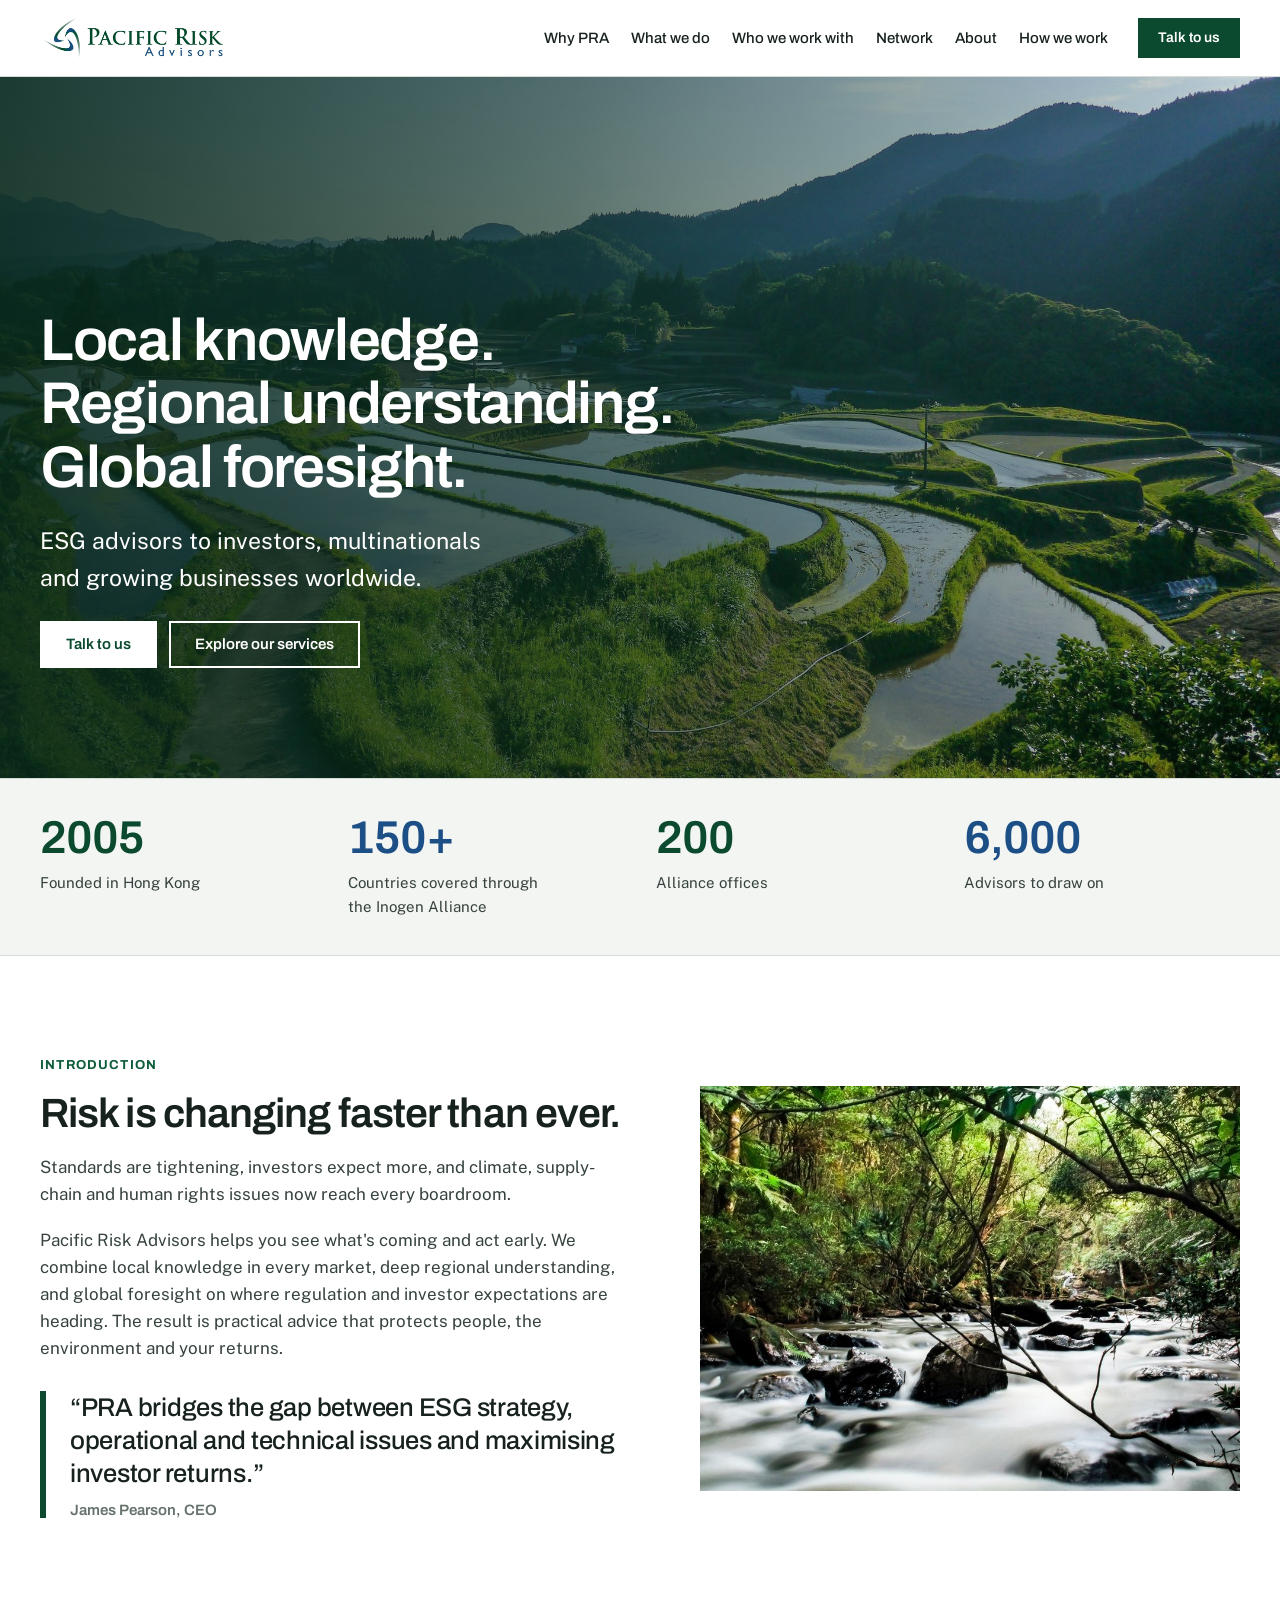
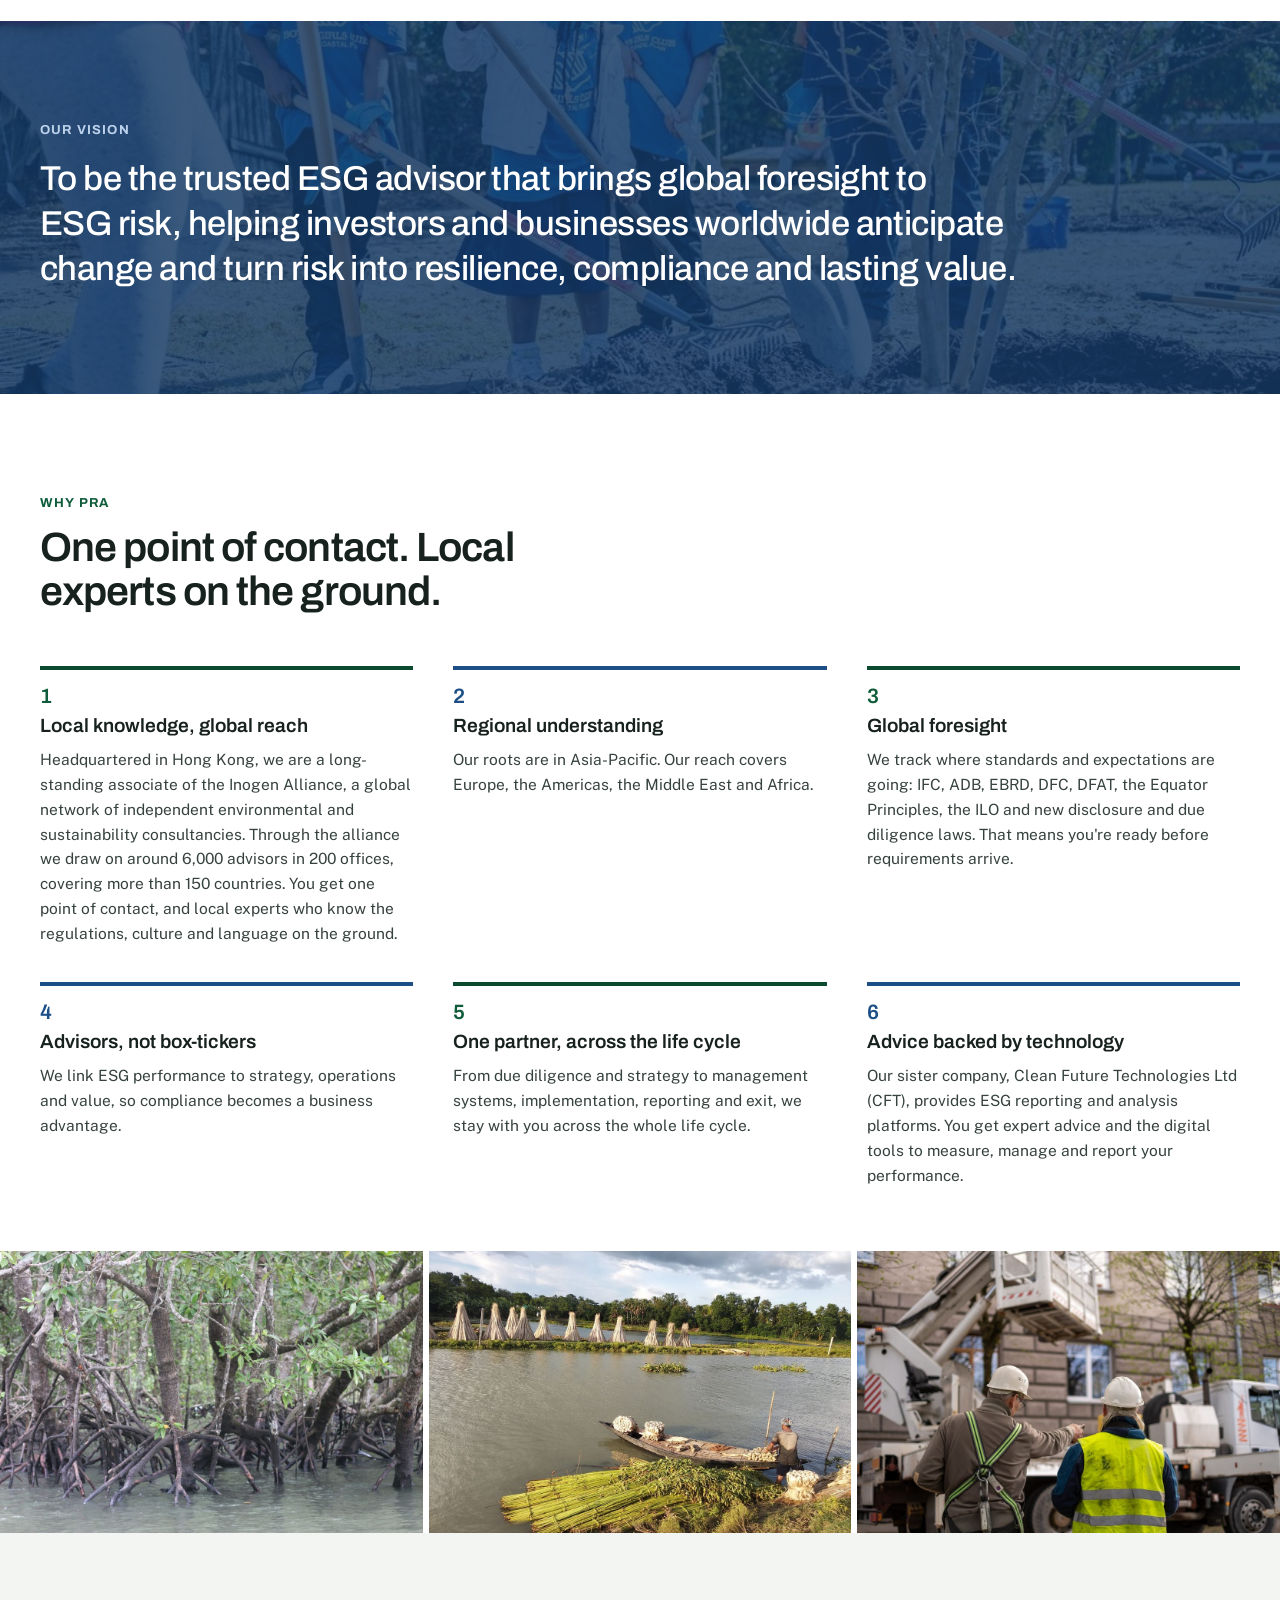
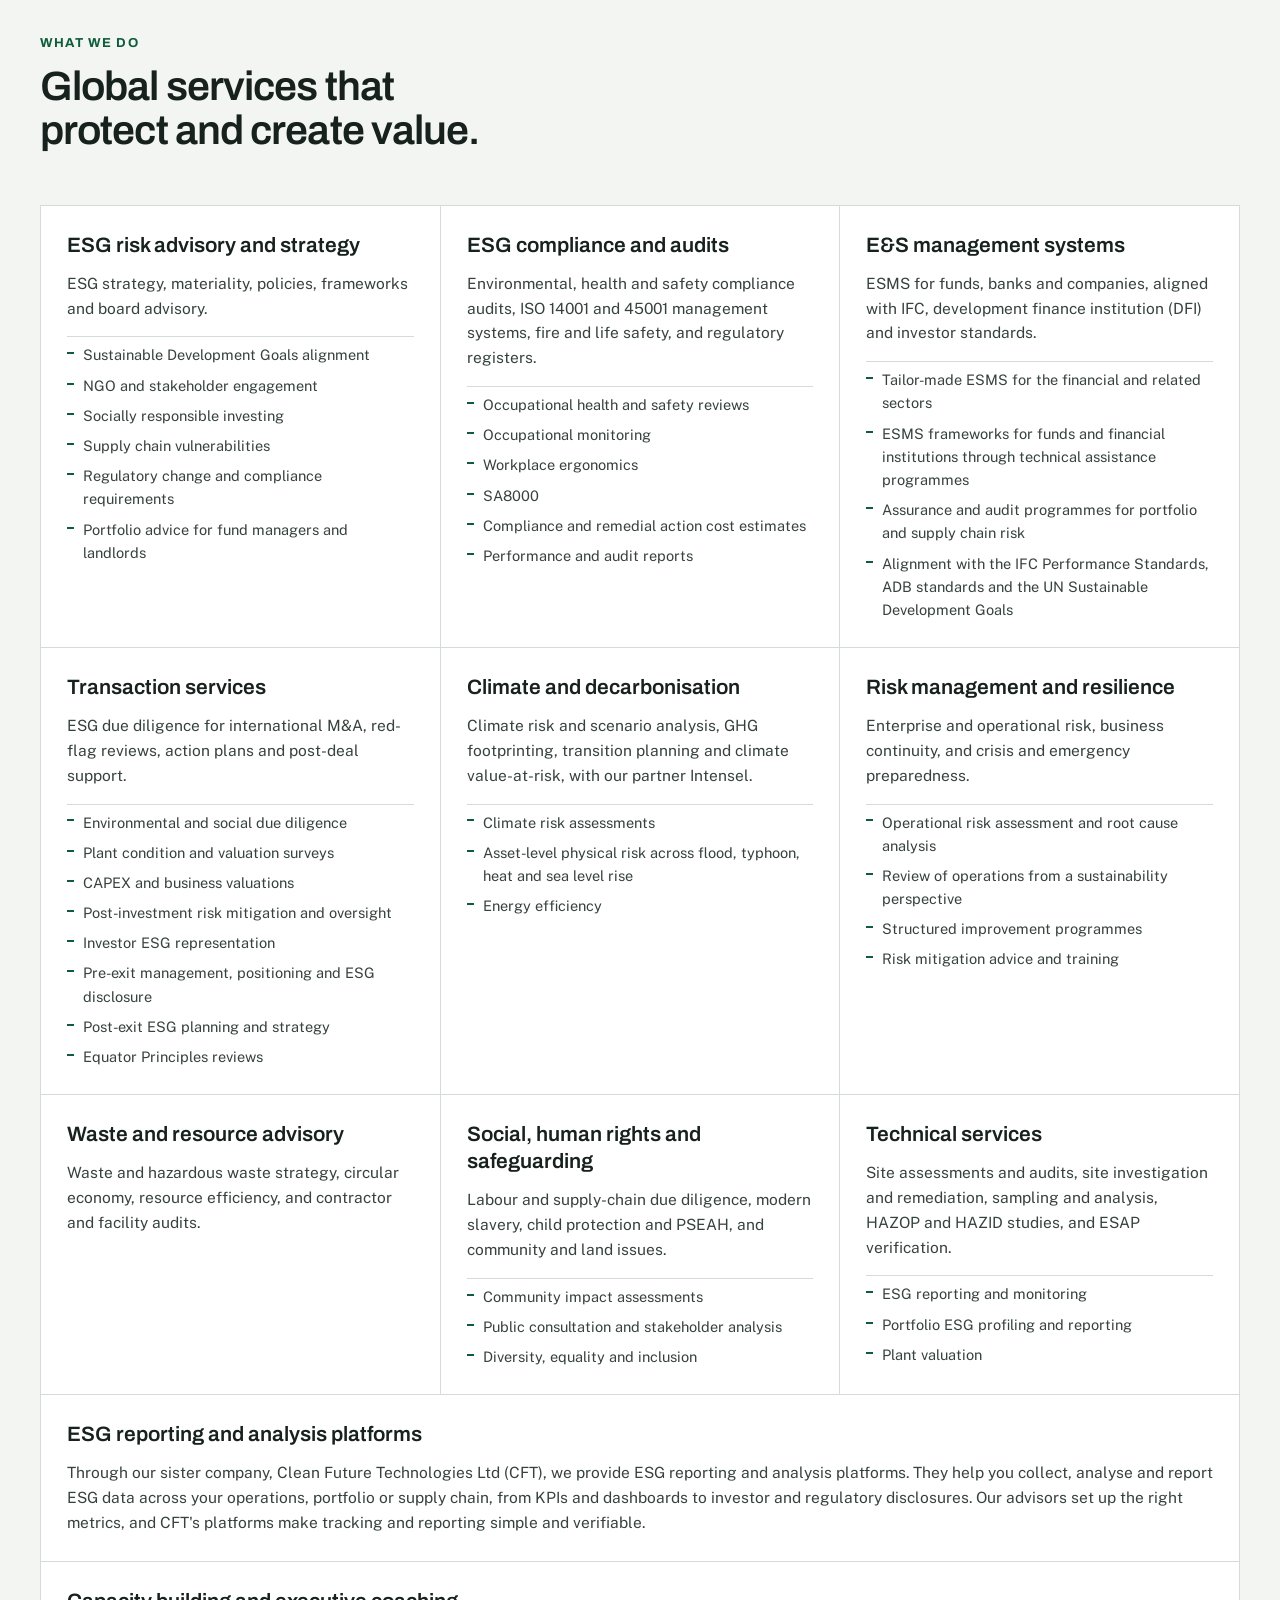
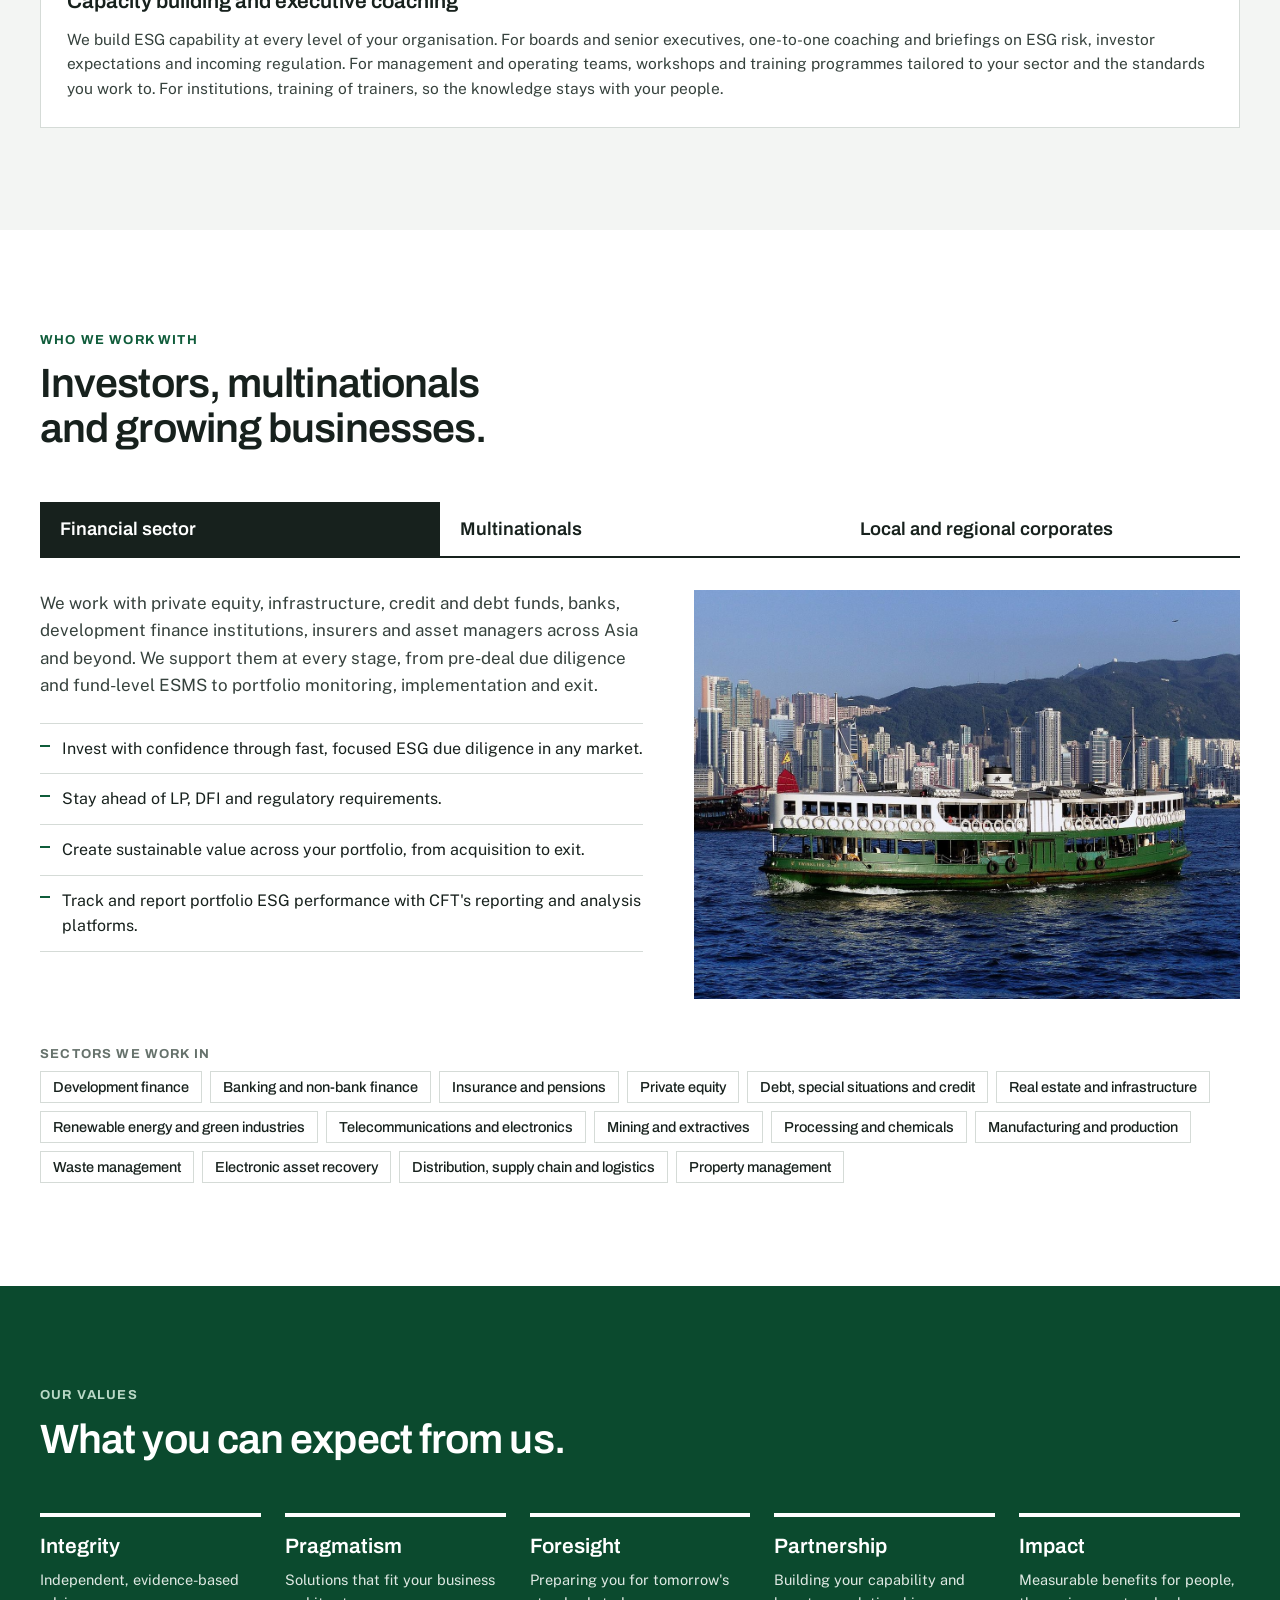
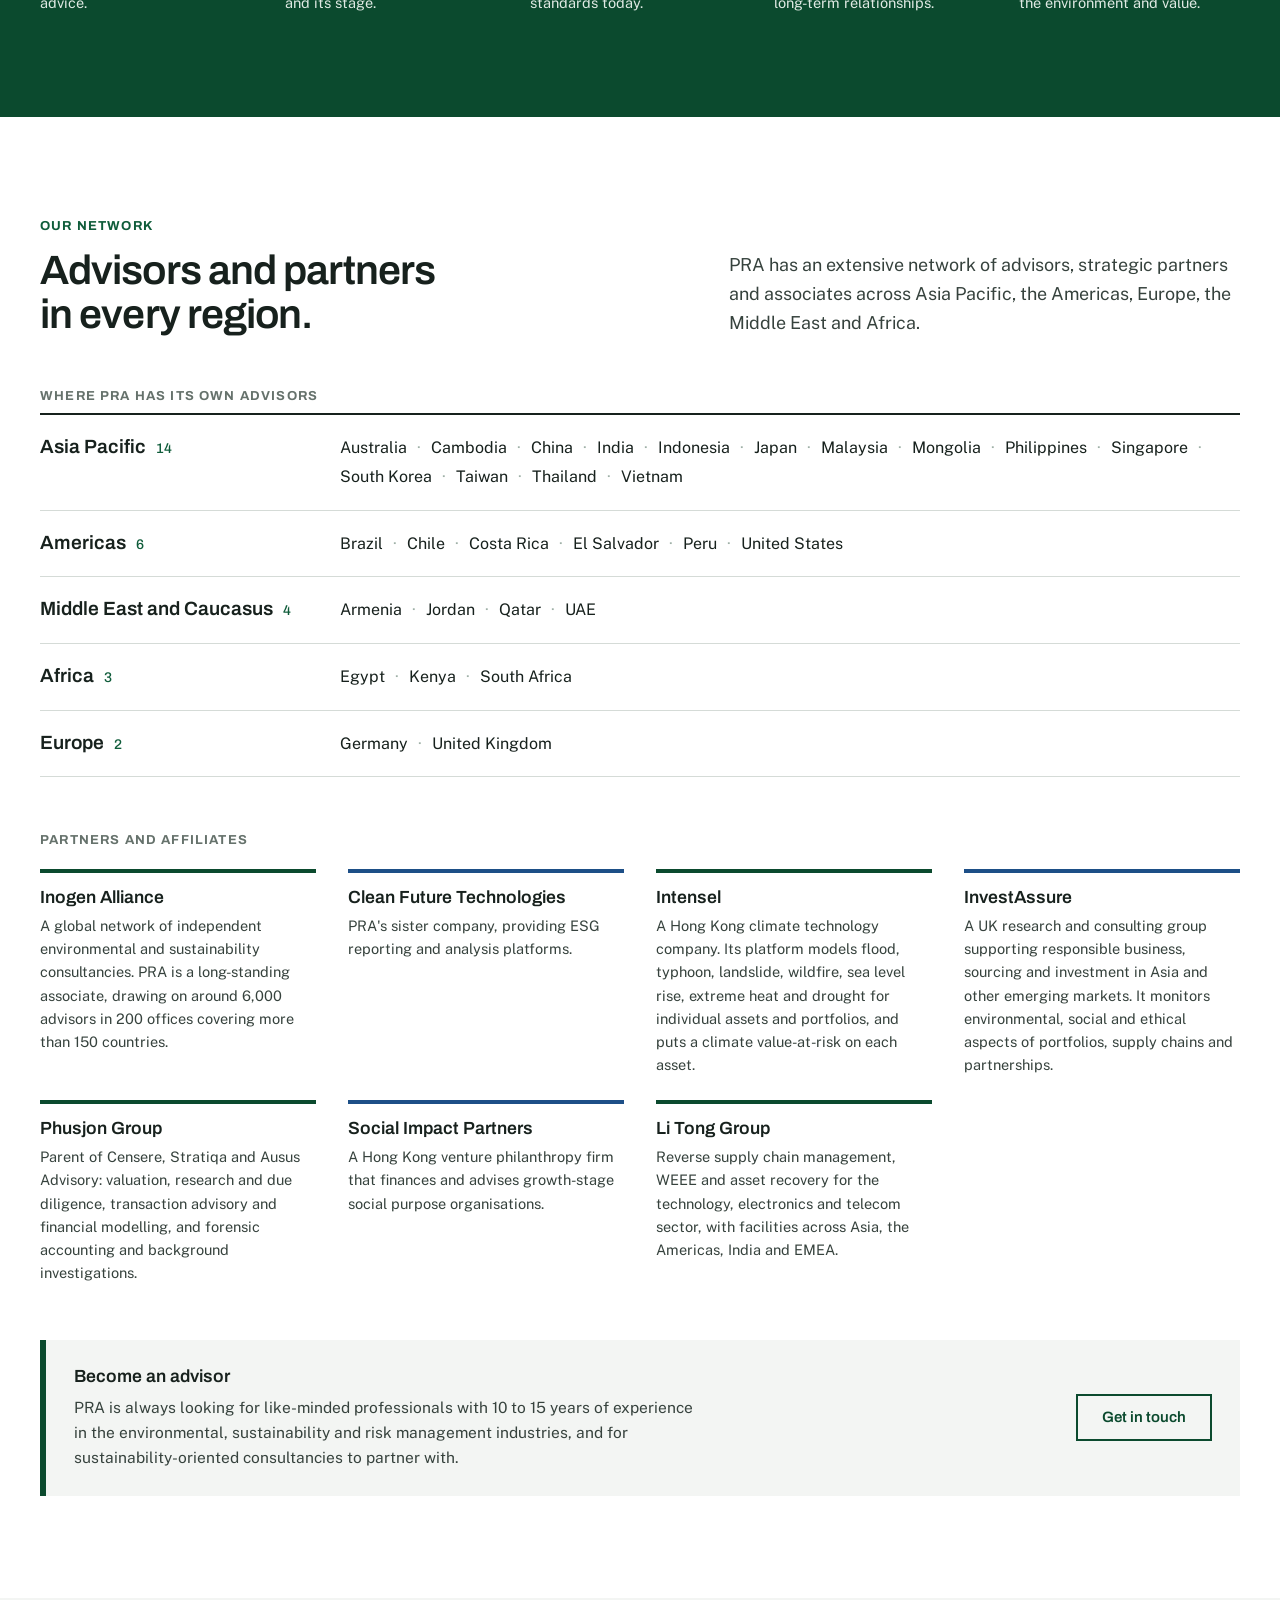
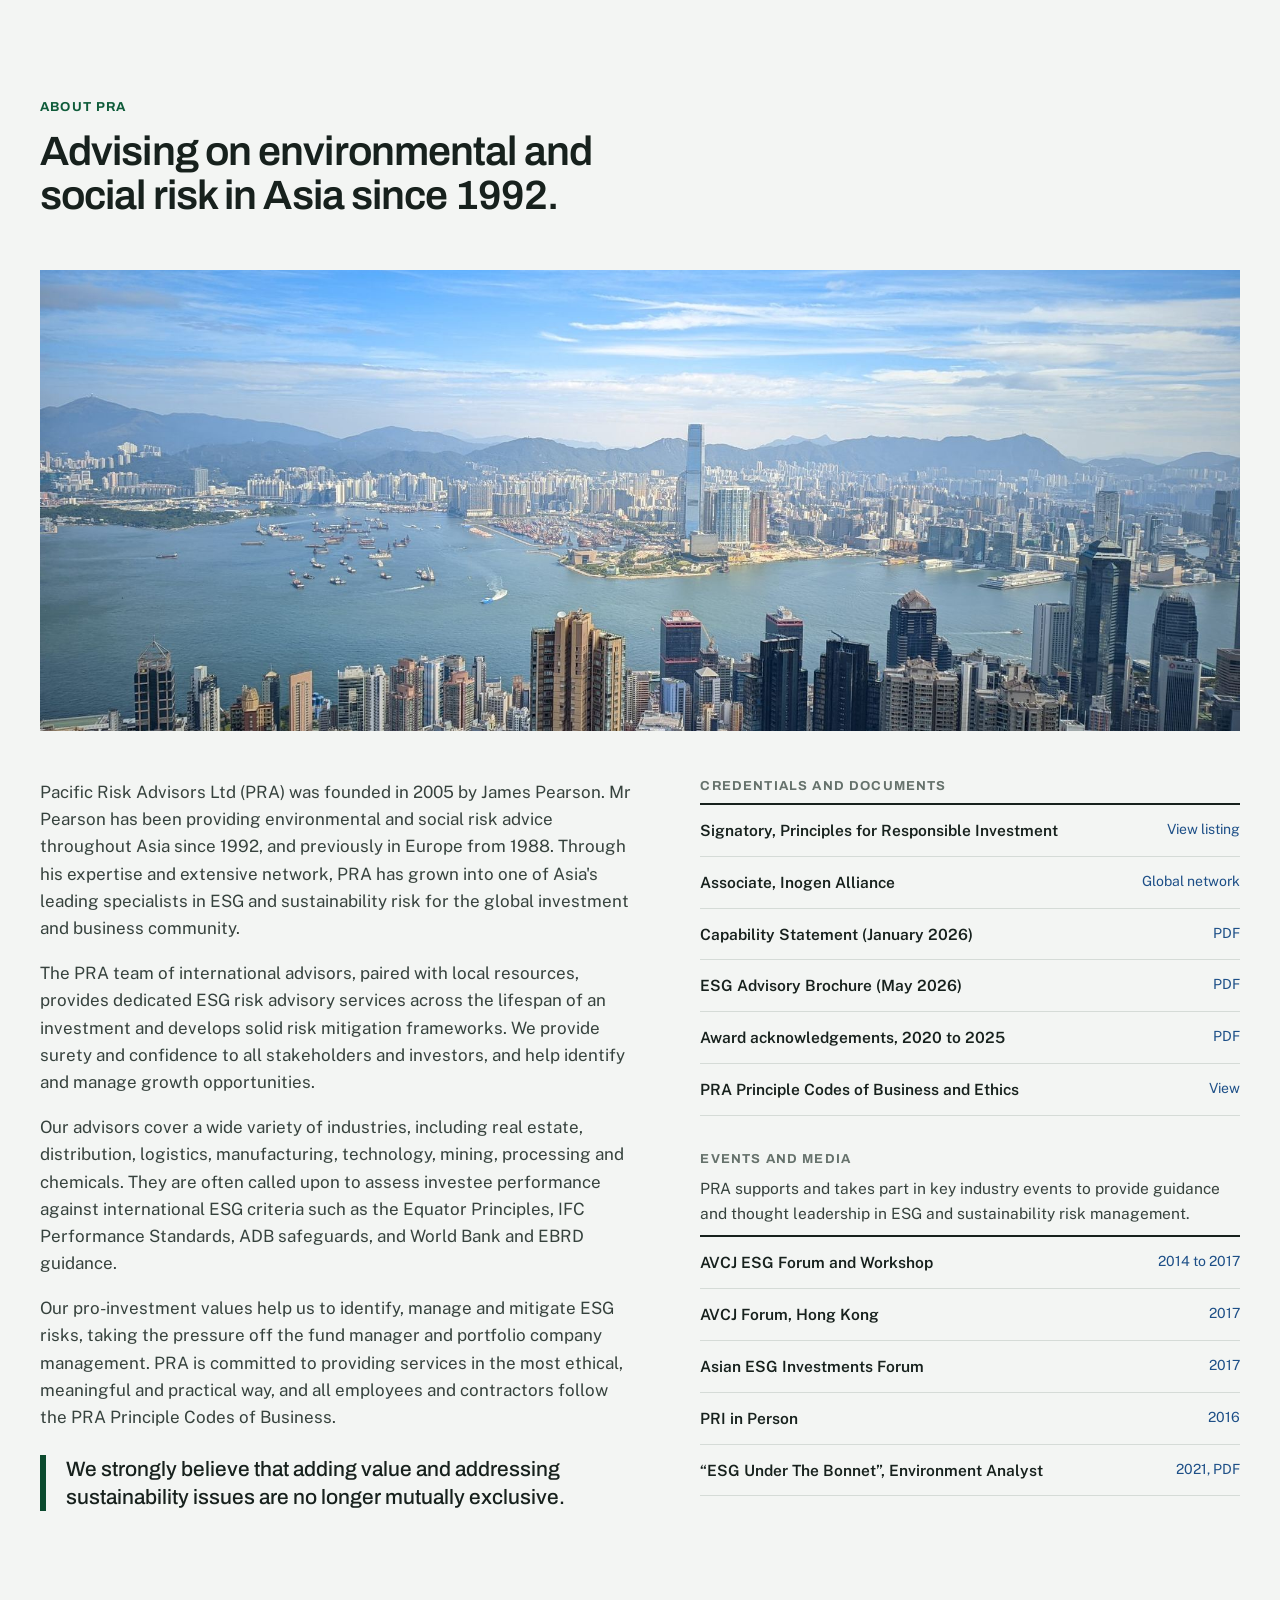
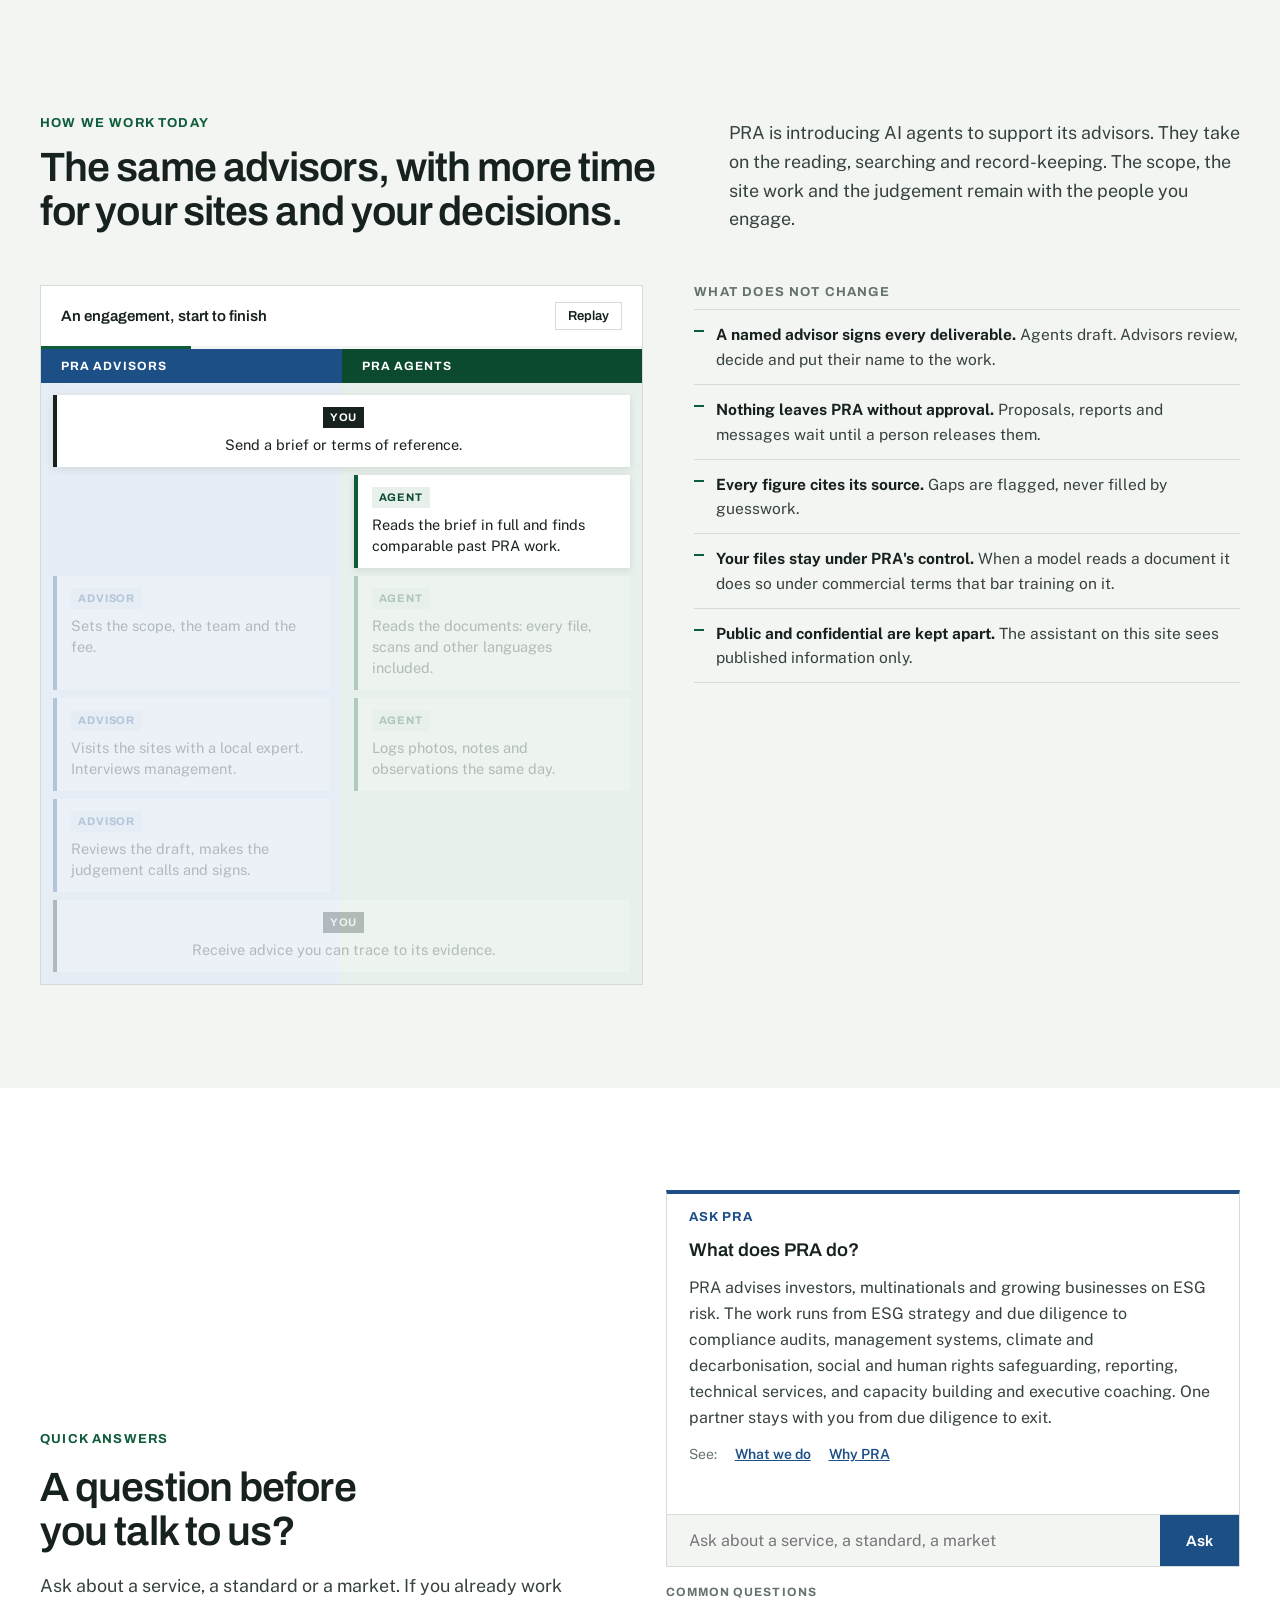
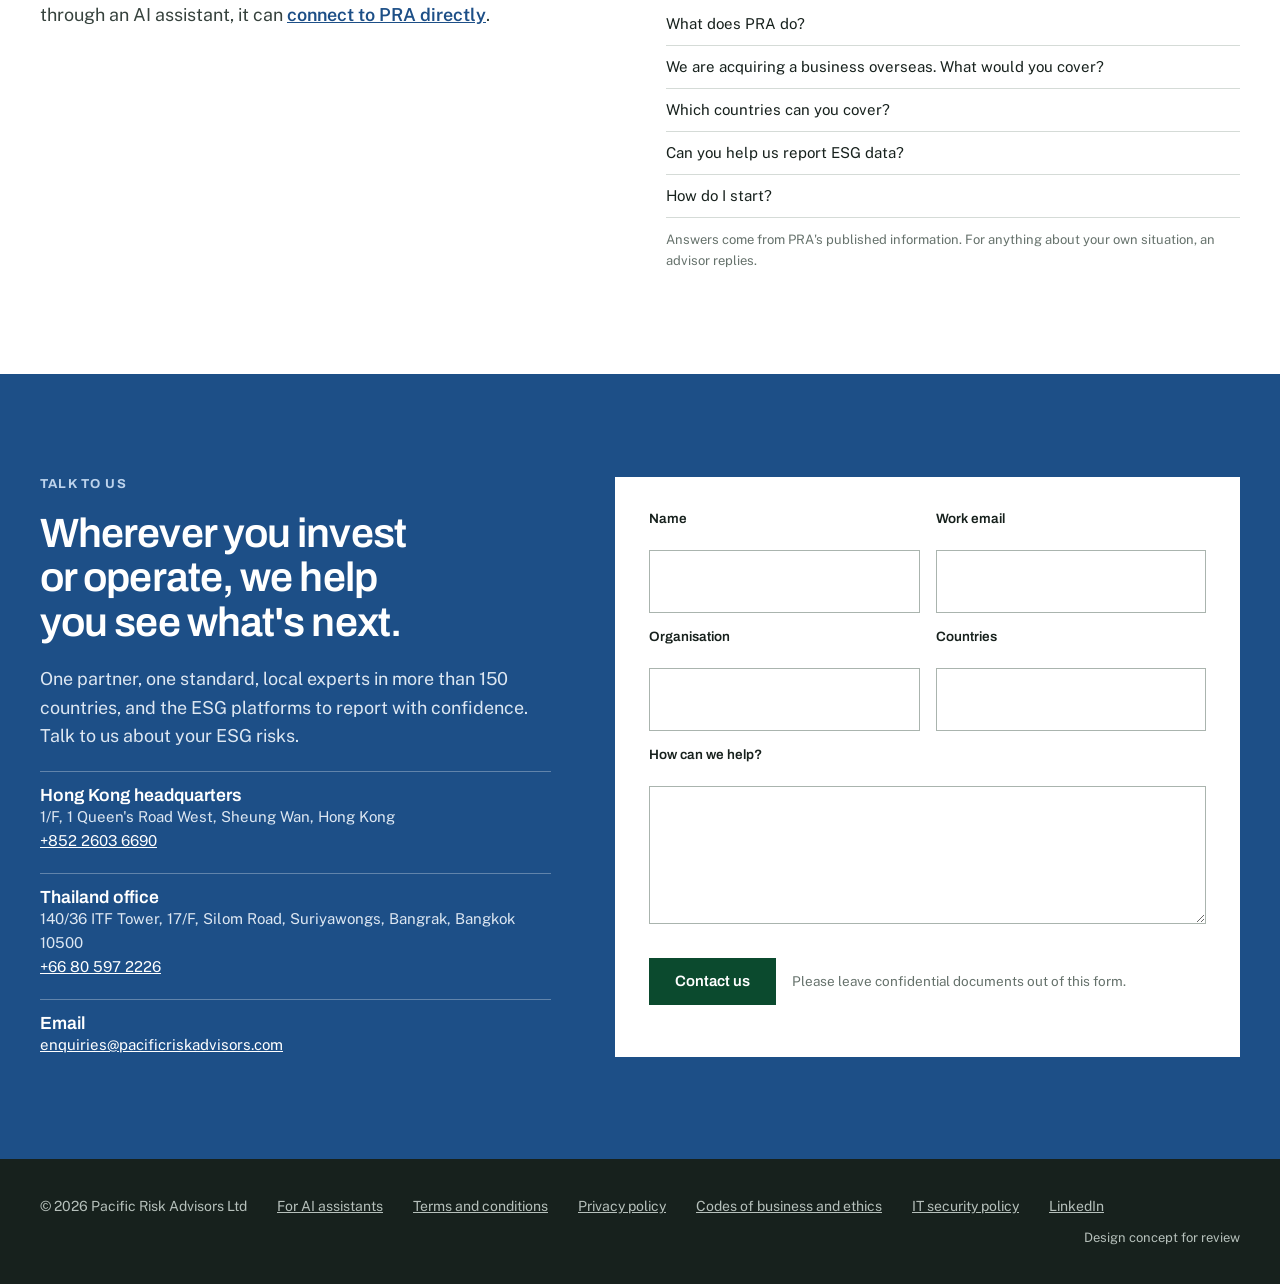
==== commit f9448ceb: "PRA review site: side-on Star Ferry, Hong Kong skyline and three more images Co-Authored-By: Claude " ====
--- a/pra/site/index.html
+++ b/pra/site/index.html
@@ -99,6 +99,12 @@
   </div>
 </section>
 
+<div class="strip rv" aria-hidden="true">
+  <img src="assets/img/strip-environment.jpg" alt="" loading="lazy">
+  <img src="assets/img/strip-community.jpg" alt="" loading="lazy">
+  <img src="assets/img/strip-technical.jpg" alt="" loading="lazy">
+</div>
+
 <!-- SERVICES -->
 <section id="services" class="alt">
   <div class="wrap">
@@ -223,6 +229,7 @@
 <section id="about" class="alt">
   <div class="wrap">
     <div class="head rv"><div><p class="eyebrow">About PRA</p><h2 class="display">Advising on environmental and social risk in Asia since 1992.</h2></div></div>
+    <div class="banner rv"><img src="assets/img/skyline.jpg" alt="Hong Kong, where PRA is headquartered" loading="lazy"></div>
     <div class="split top">
       <div class="copy rv">
         <p>Pacific Risk Advisors Ltd (PRA) was founded in 2005 by James Pearson. Mr Pearson has been providing environmental and social risk advice throughout Asia since 1992, and previously in Europe from 1988. Through his expertise and extensive network, PRA has grown into one of Asia's leading specialists in ESG and sustainability risk for the global investment and business community.</p>
--- a/pra/site/assets/site.css
+++ b/pra/site/assets/site.css
@@ -425,3 +425,11 @@
 .pull { font: 500 1.3rem/1.35 var(--head); color: var(--ink); border-left: 6px solid var(--green); padding-left: 20px; margin-top: 6px; }
 #about .creds a, #about .creds div { background: none; }
 .nav ul { gap: 22px; }
+
+/* v8: image strip and banner */
+#why { padding-bottom: clamp(40px, 5vw, 64px); }
+.strip { display: grid; grid-template-columns: repeat(3, 1fr); gap: 6px; }
+.strip img { width: 100%; aspect-ratio: 3 / 2; object-fit: cover; }
+.banner { margin-bottom: clamp(28px, 4vw, 48px); }
+.banner img { width: 100%; aspect-ratio: 26 / 10; object-fit: cover; }
+@media (max-width: 760px) { .strip { grid-template-columns: 1fr; gap: 4px; } .strip img { aspect-ratio: 2 / 1; } .banner img { aspect-ratio: 16 / 9; } }
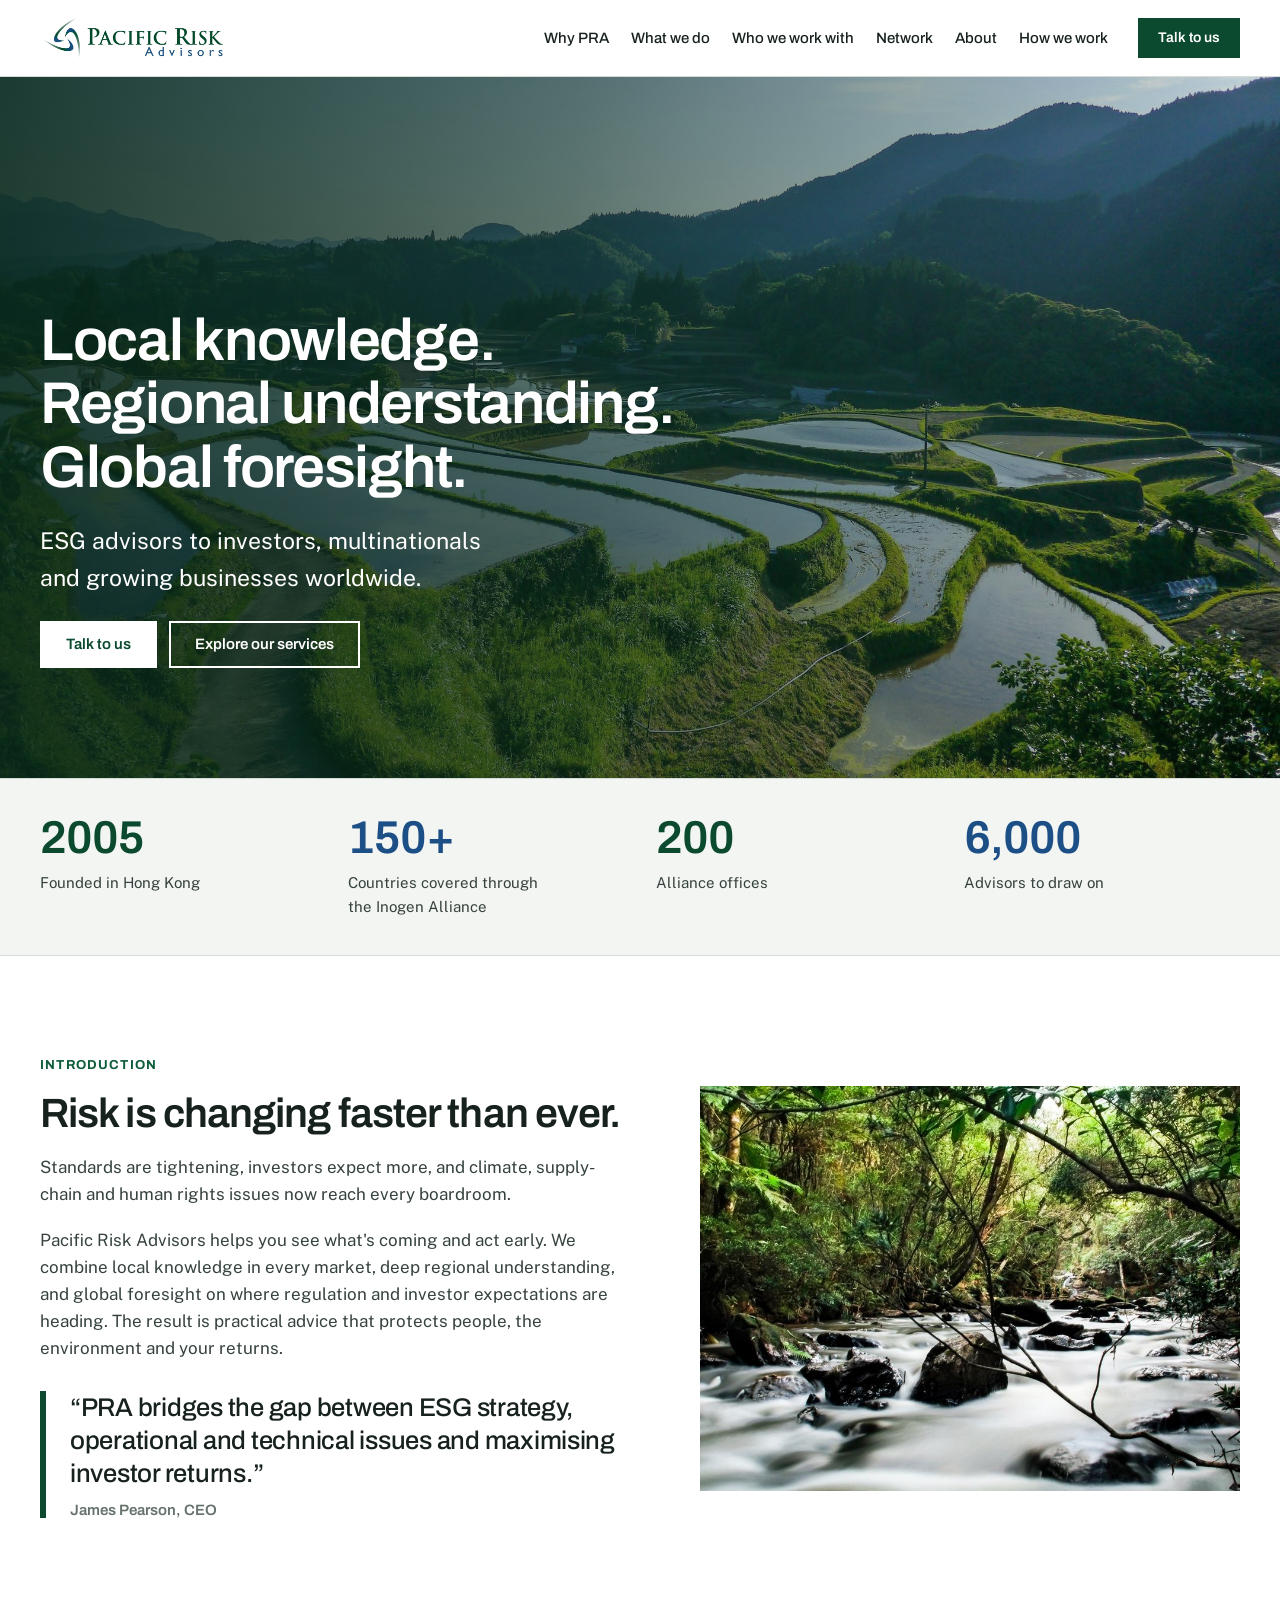
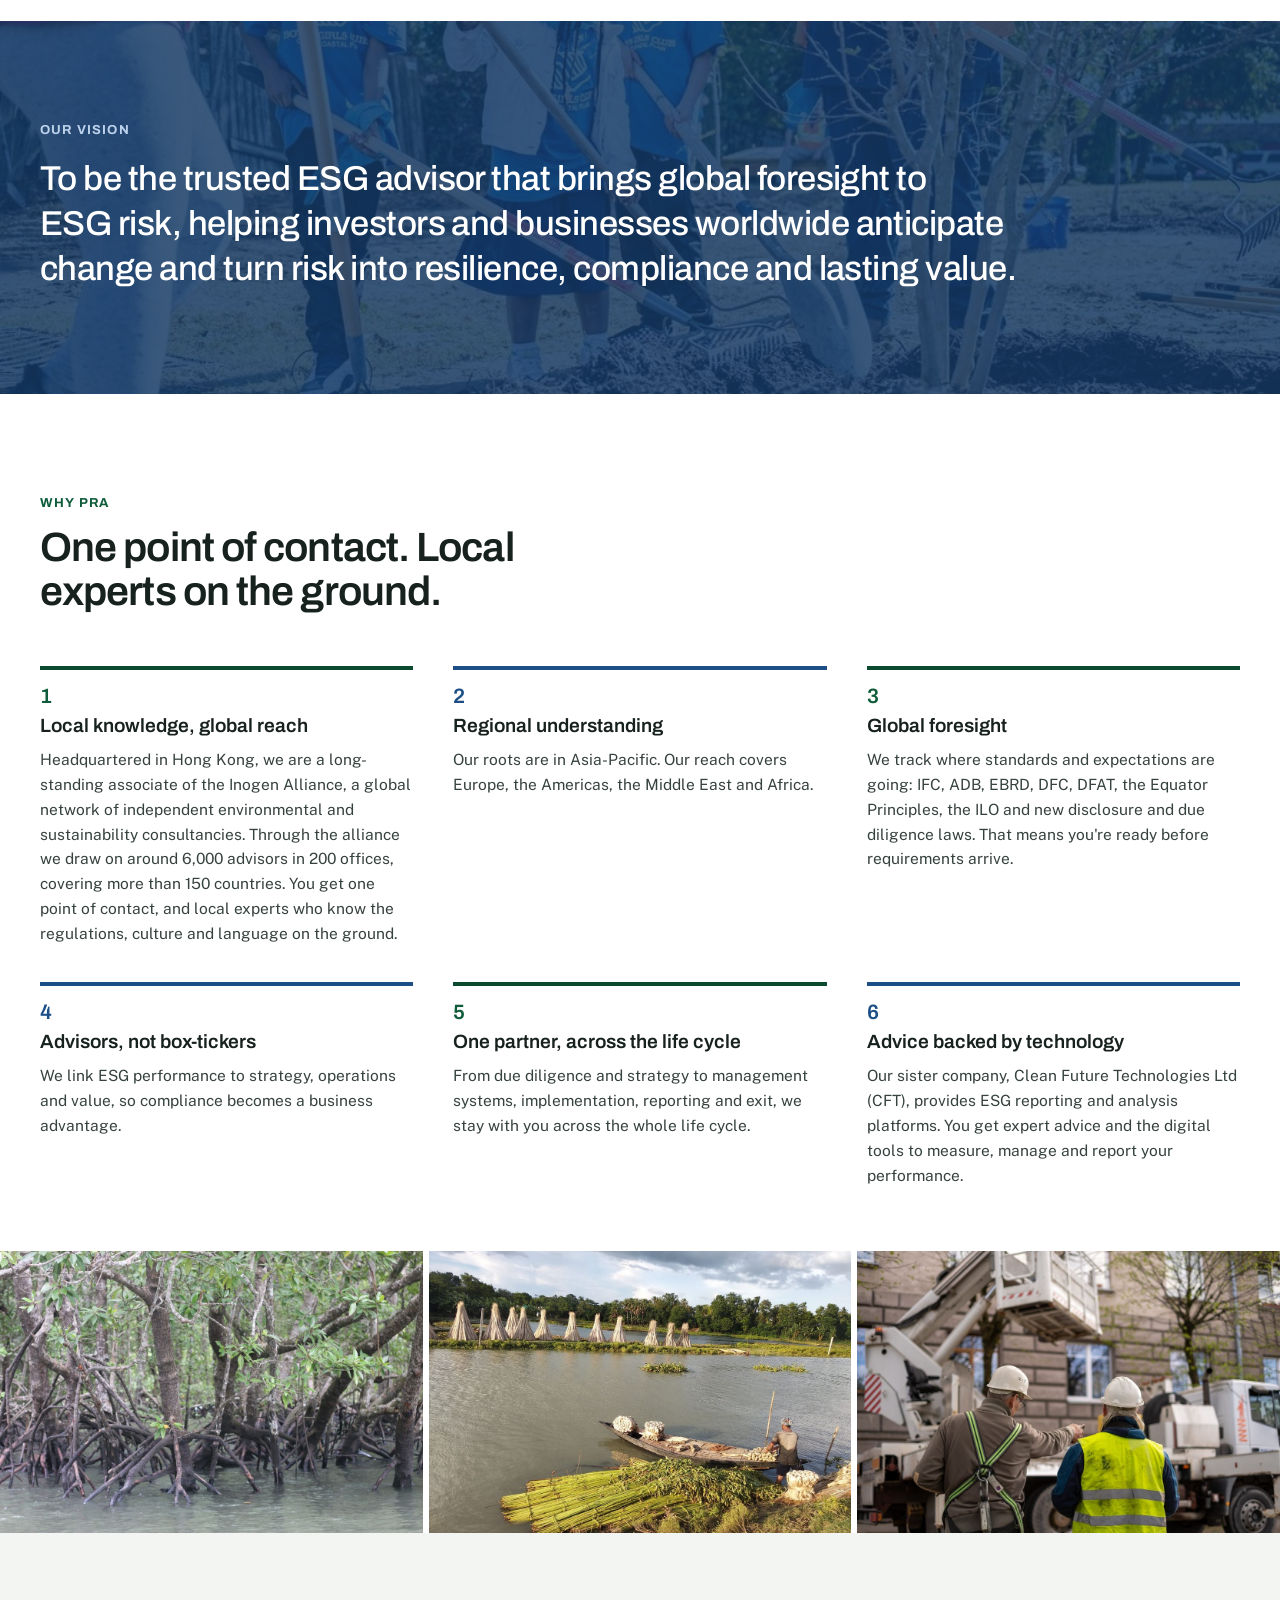
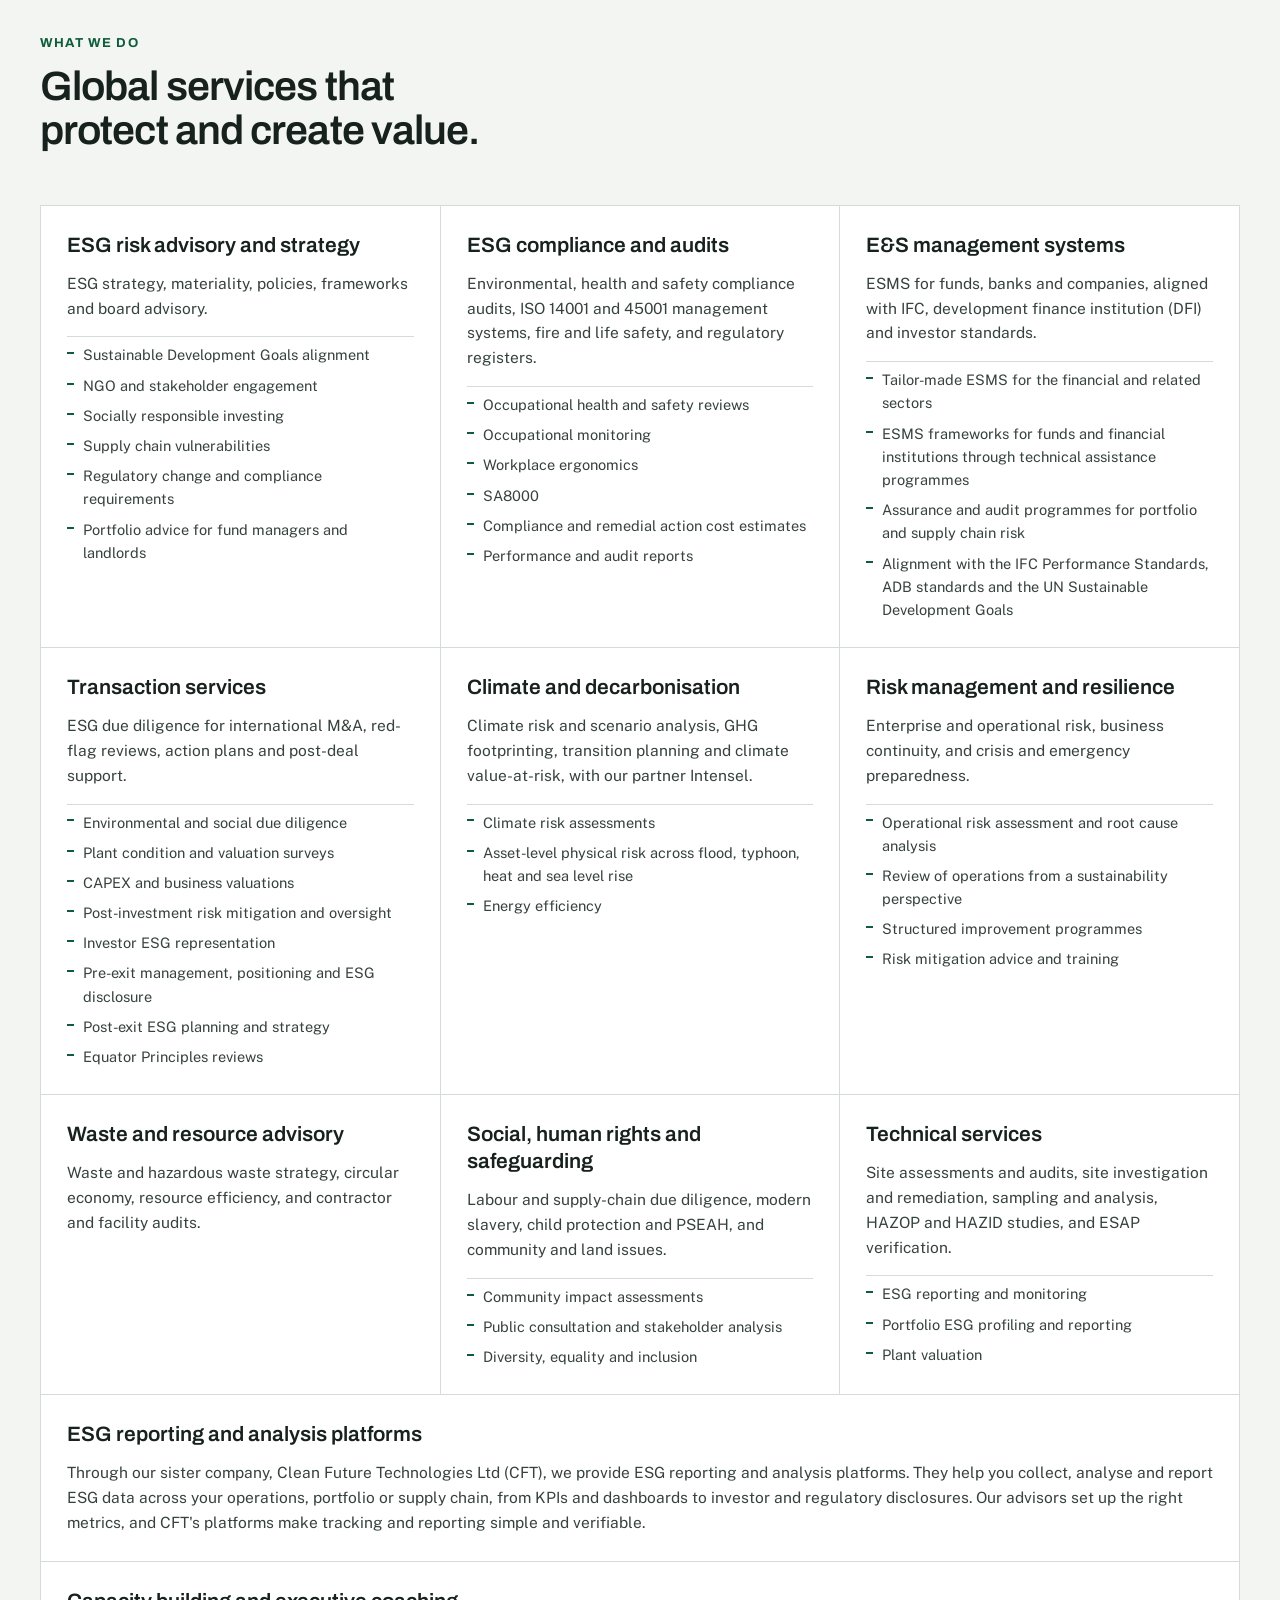
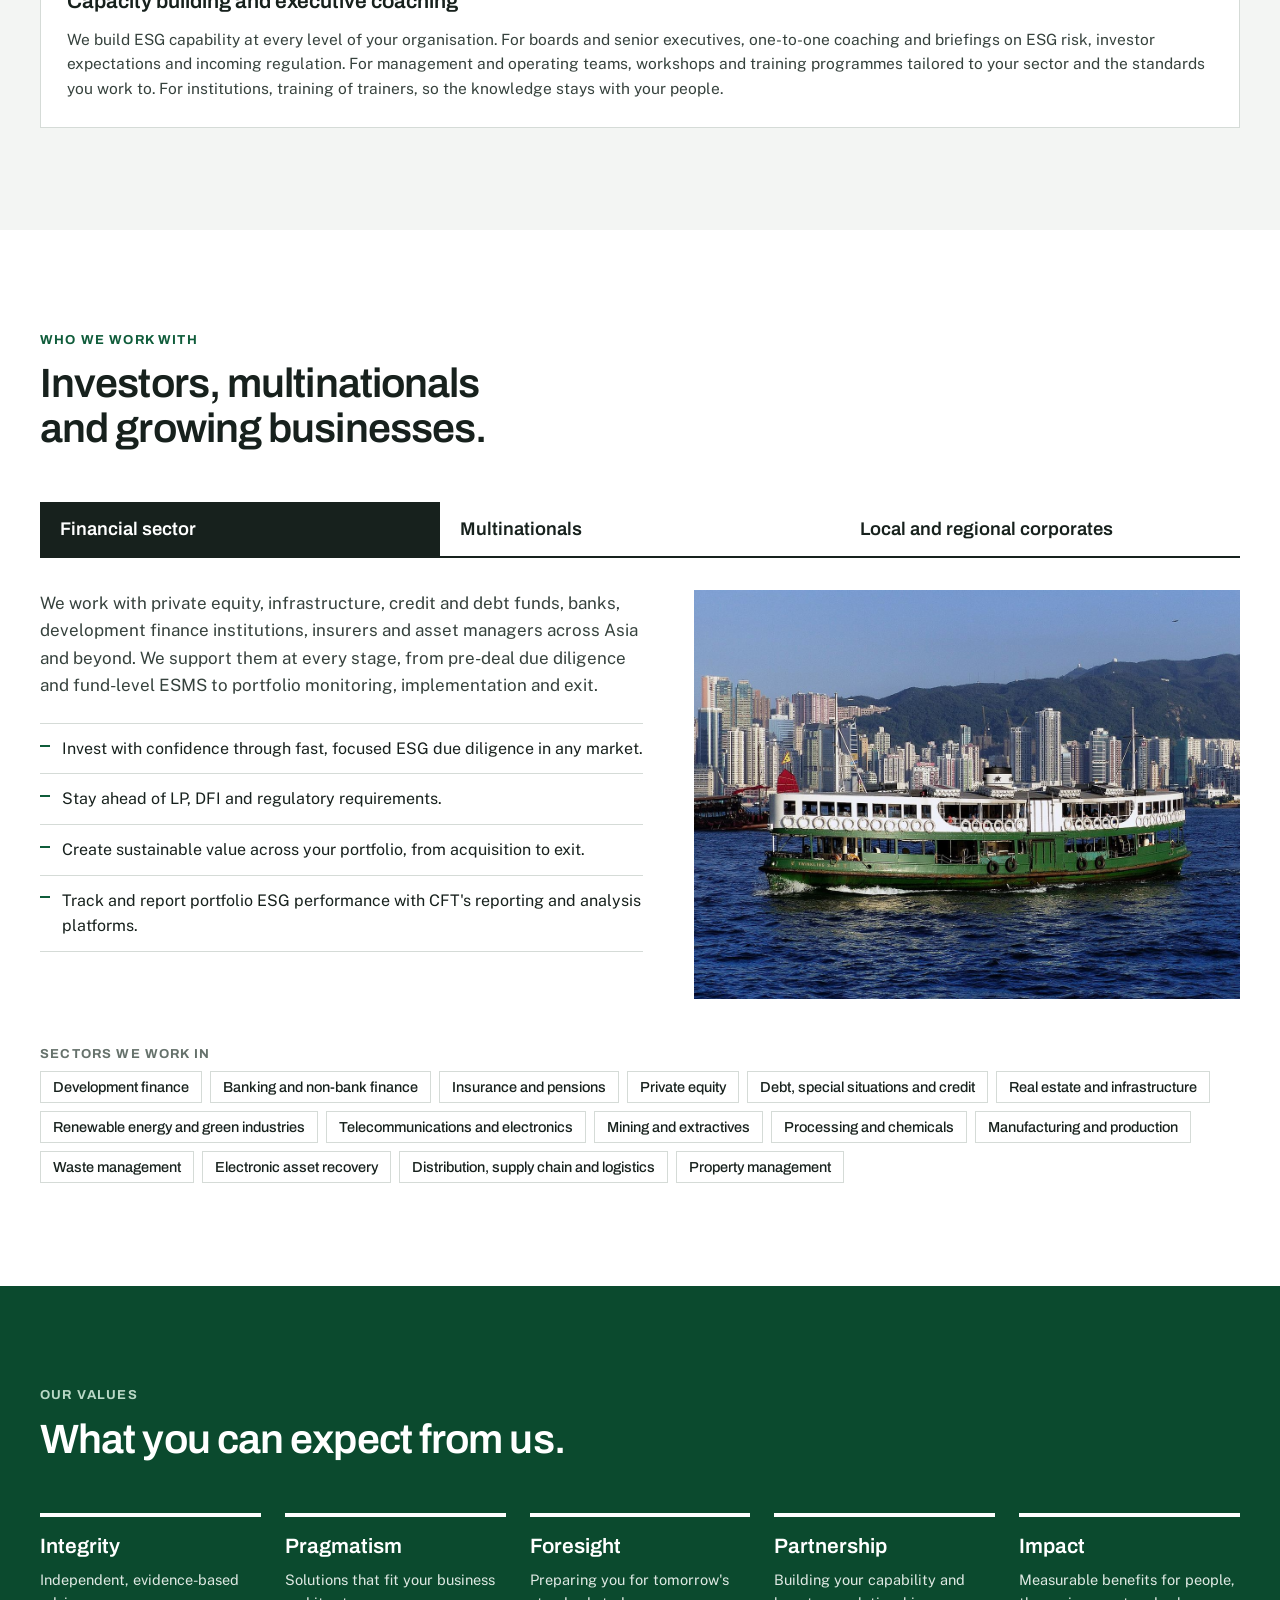
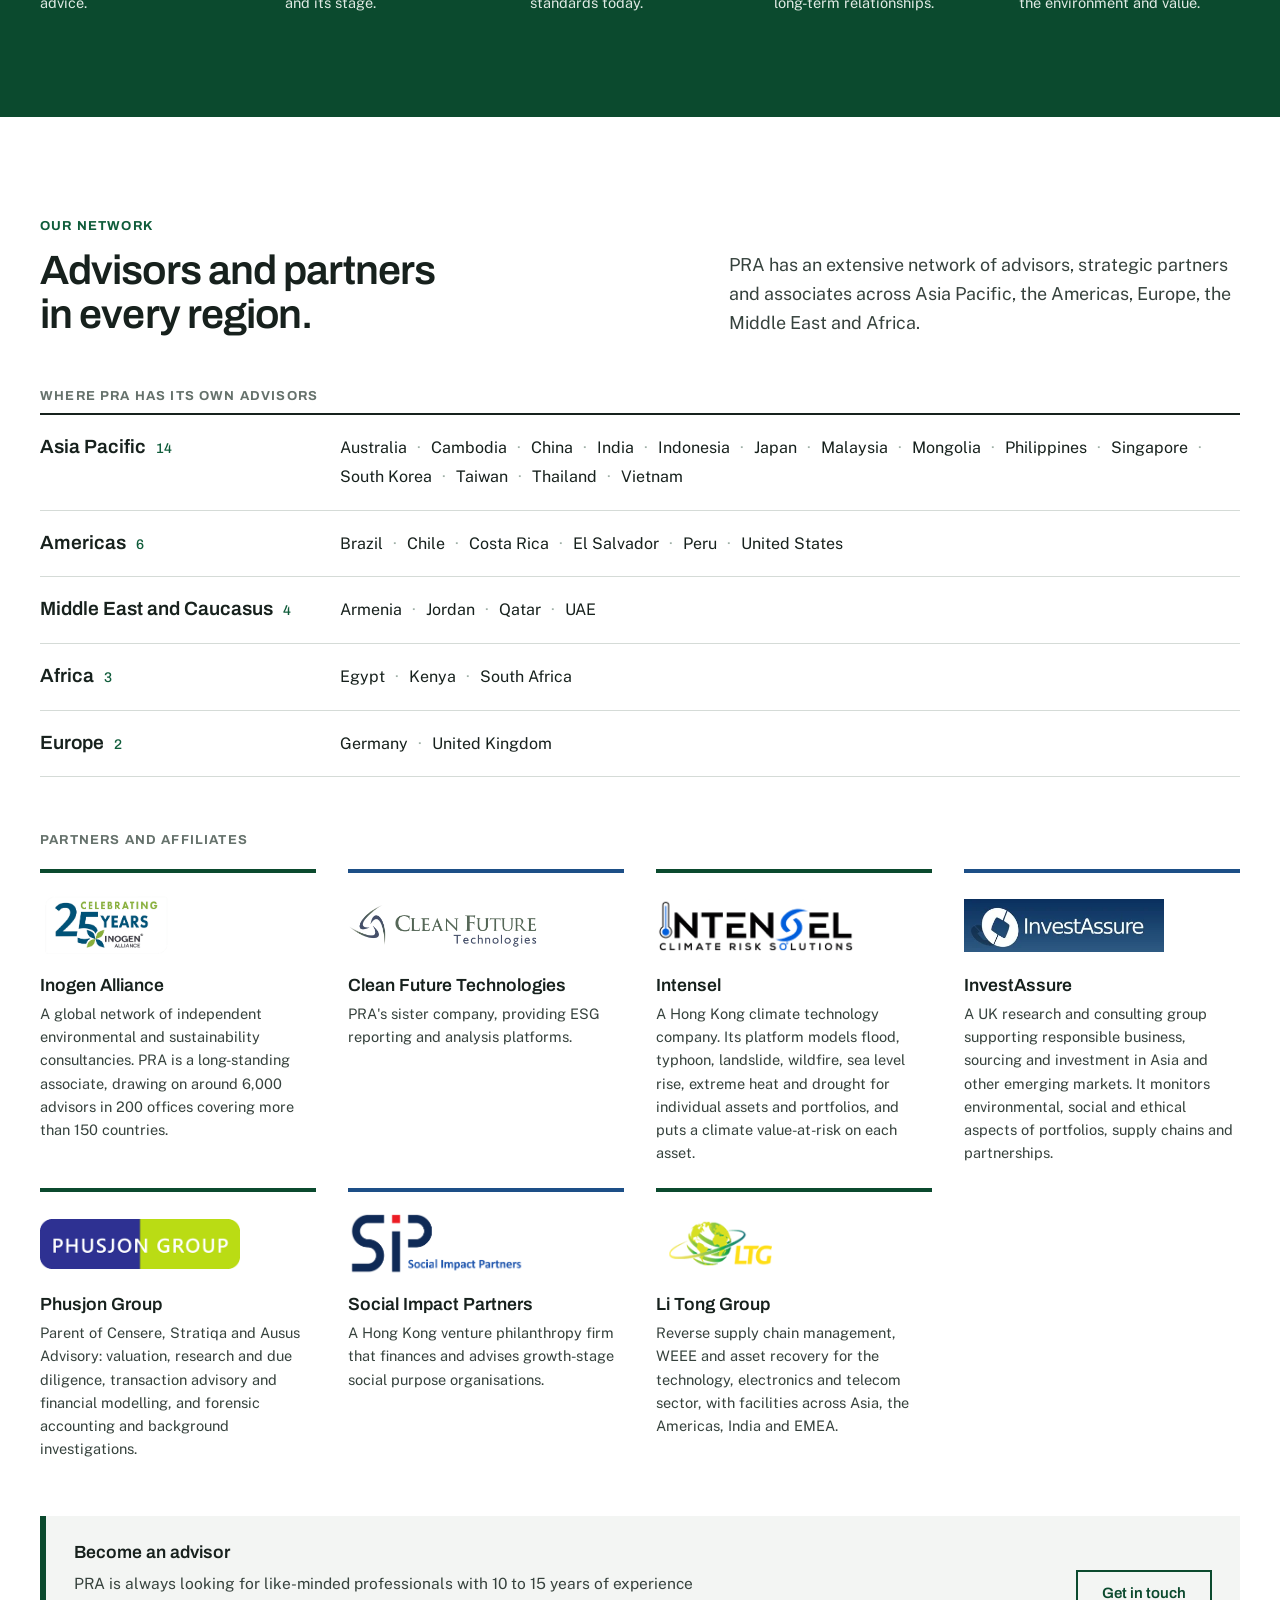
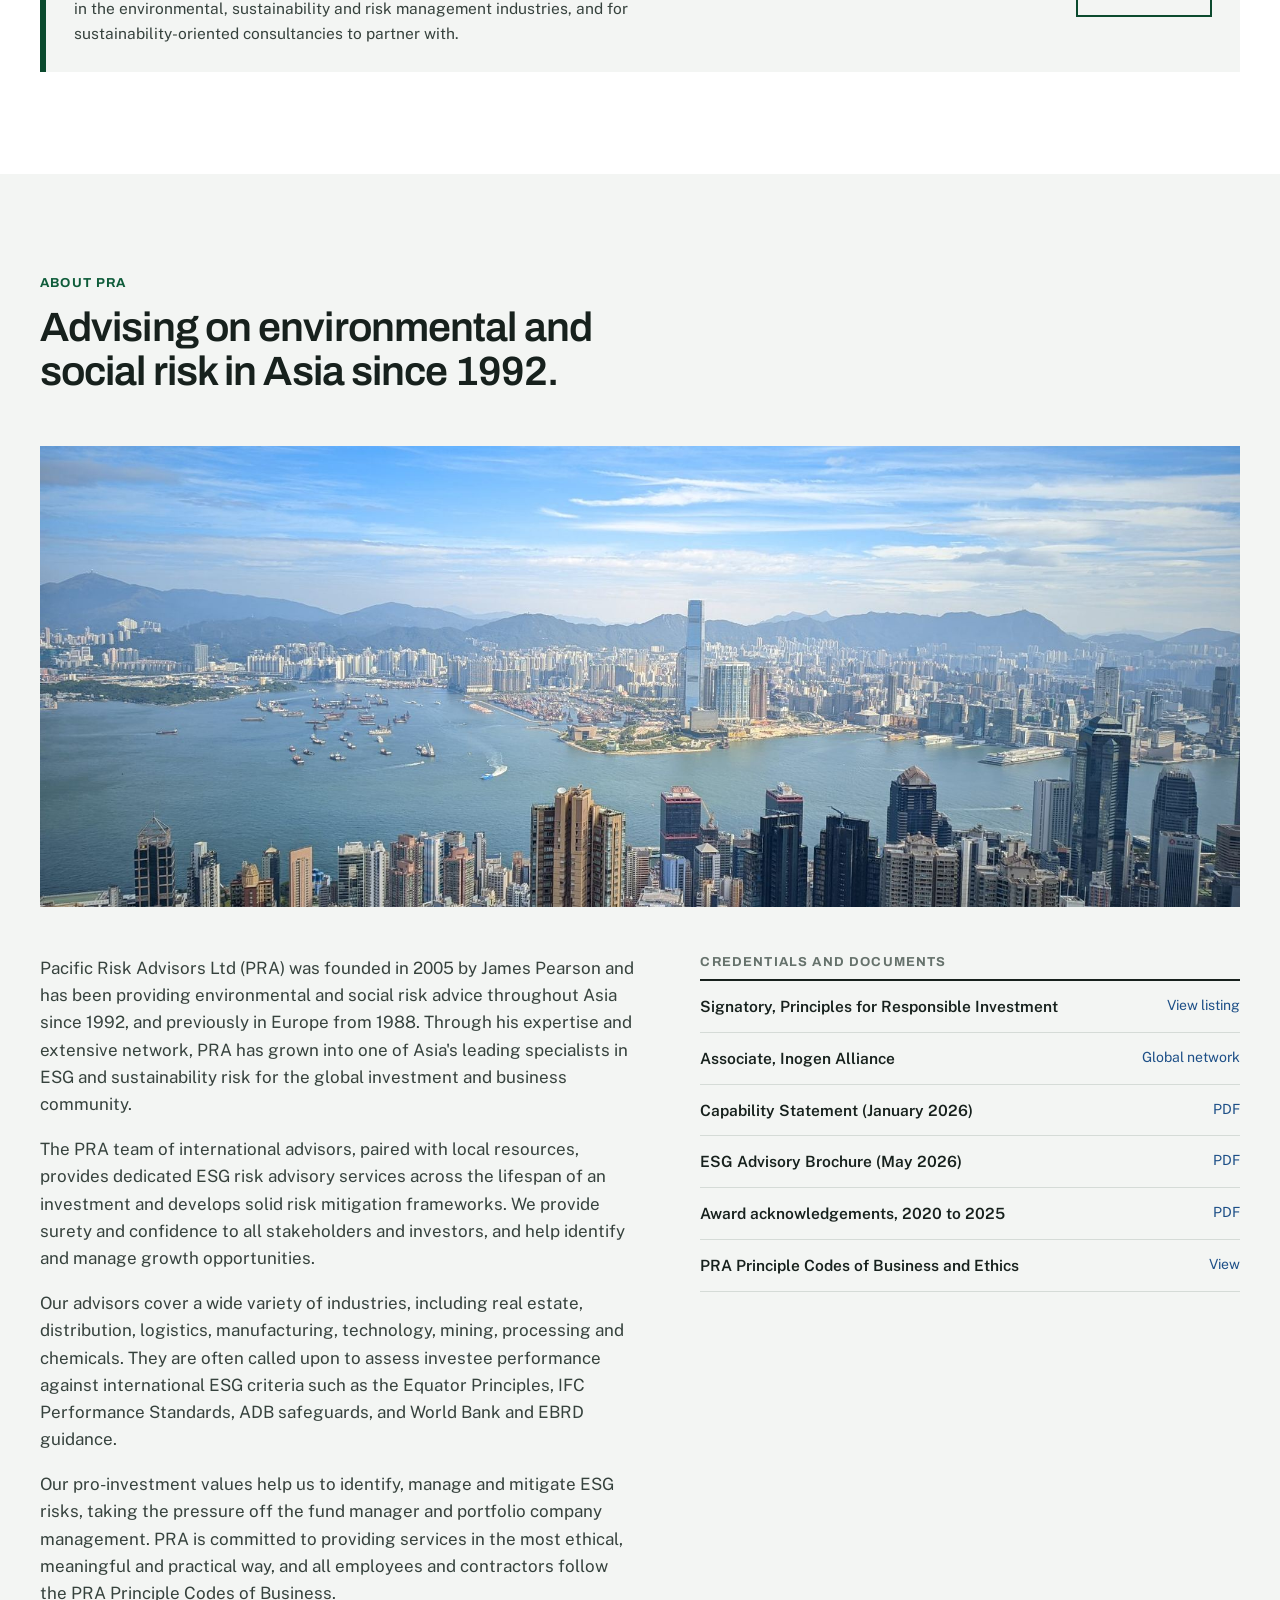
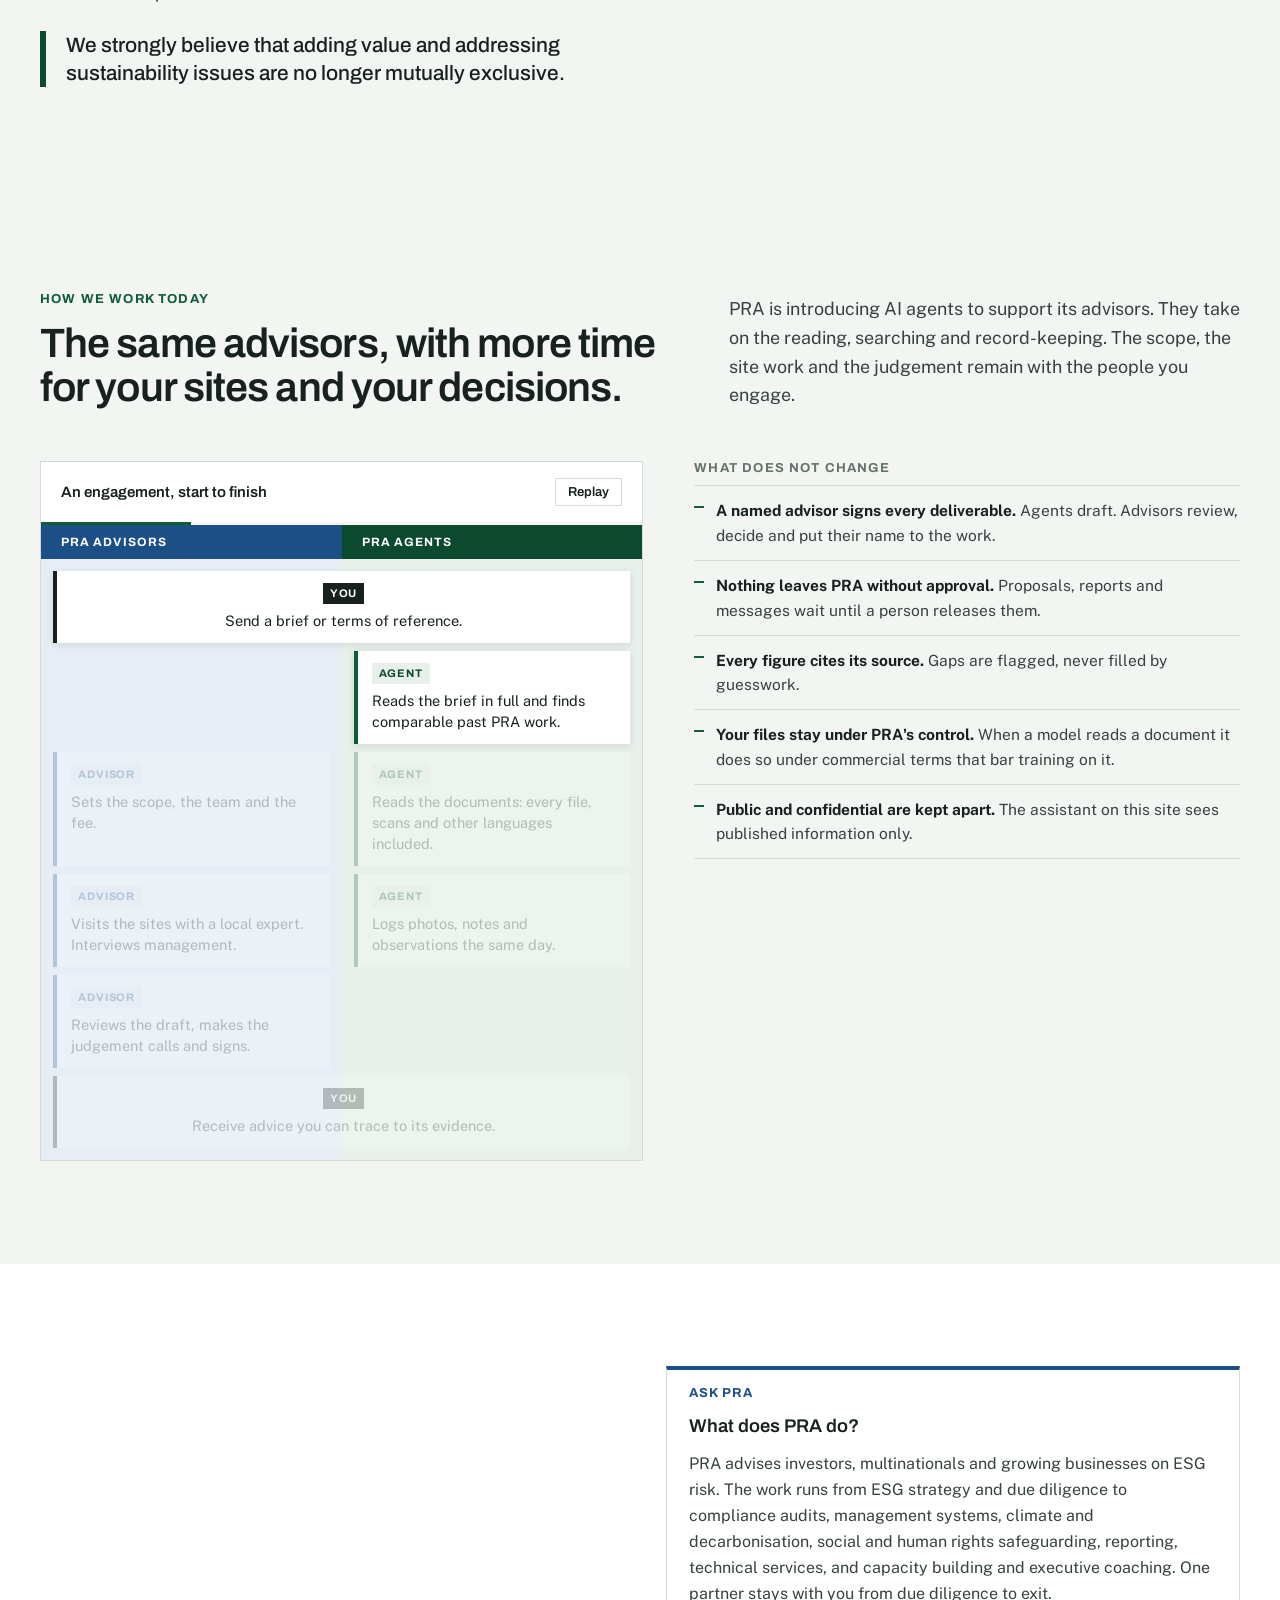
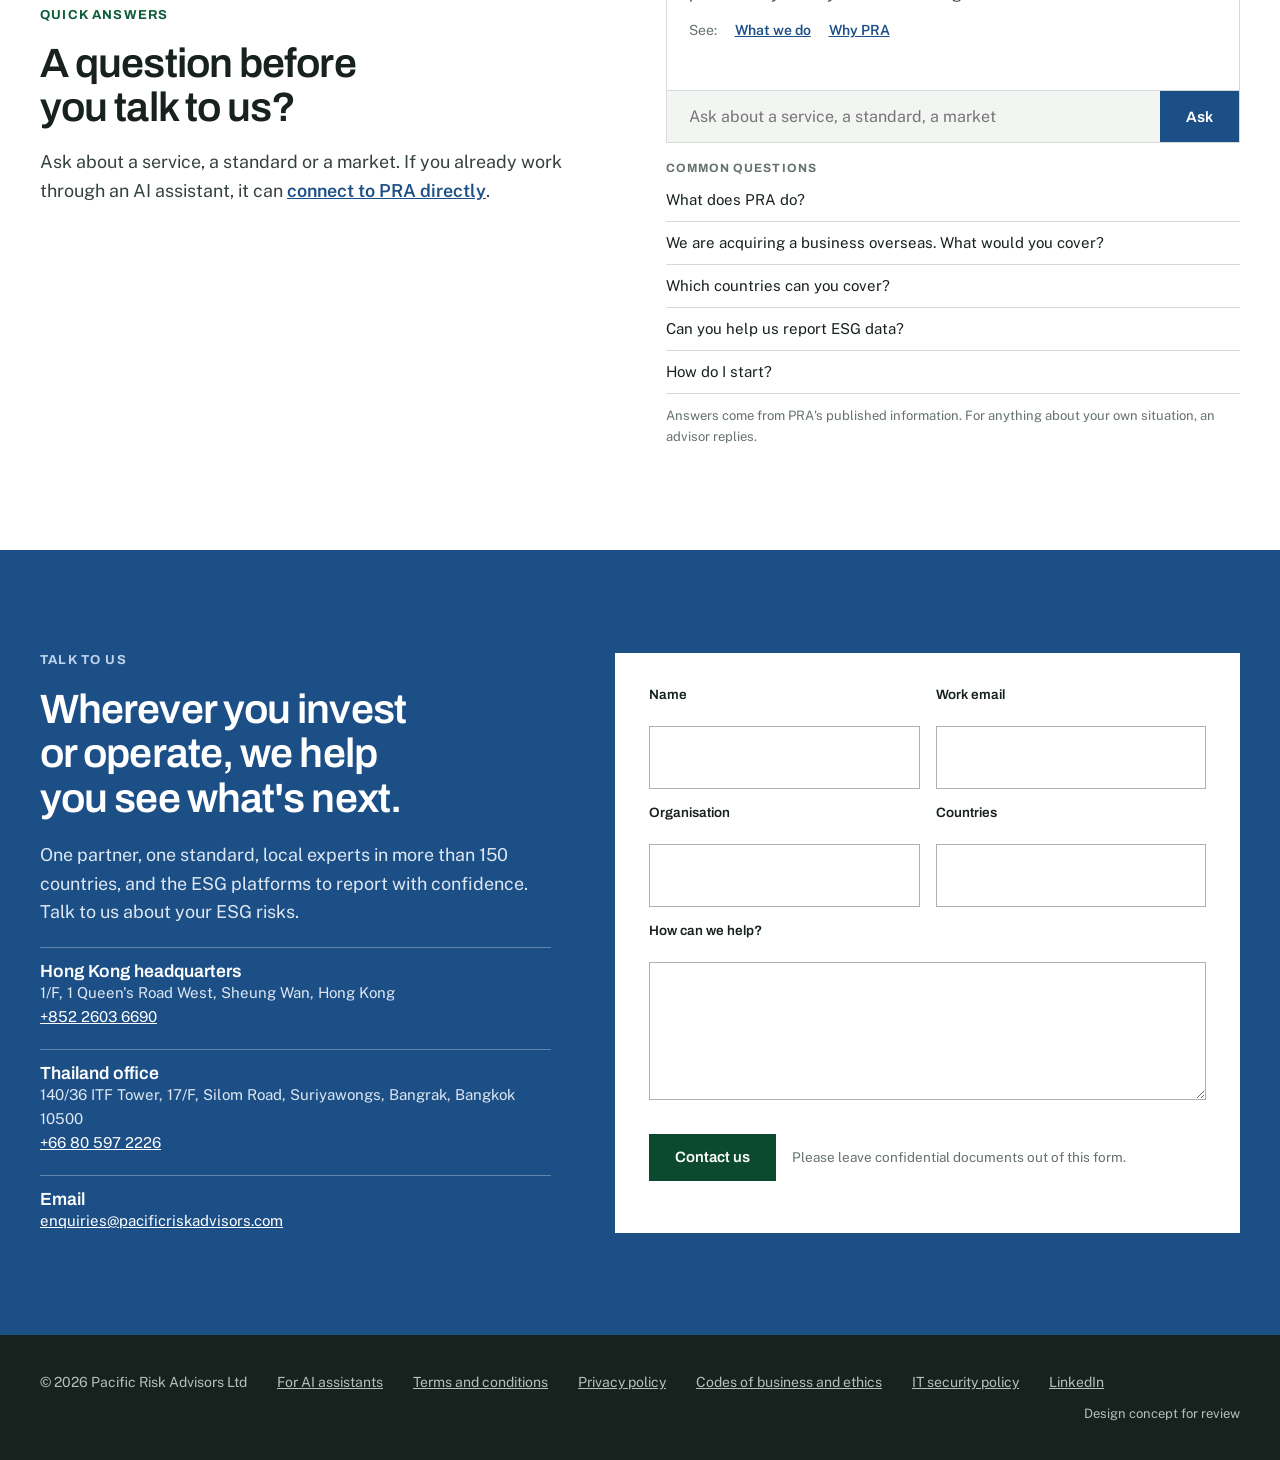
==== commit fd9fe343: "PRA review site: partner logos, drop events listing, reword founding line Co-Authored-By: Claude Fab" ====
--- a/pra/site/index.html
+++ b/pra/site/index.html
@@ -210,13 +210,13 @@
     </div>
     <h3 class="mini" style="margin-top:56px">Partners and affiliates</h3>
     <div class="partners light rv">
-      <div class="partner"><h3>Inogen Alliance</h3><p>A global network of independent environmental and sustainability consultancies. PRA is a long-standing associate, drawing on around 6,000 advisors in 200 offices covering more than 150 countries.</p></div>
-      <div class="partner"><h3>Clean Future Technologies</h3><p>PRA's sister company, providing ESG reporting and analysis platforms.</p></div>
-      <div class="partner"><h3>Intensel</h3><p>A Hong Kong climate technology company. Its platform models flood, typhoon, landslide, wildfire, sea level rise, extreme heat and drought for individual assets and portfolios, and puts a climate value-at-risk on each asset.</p></div>
-      <div class="partner"><h3>InvestAssure</h3><p>A UK research and consulting group supporting responsible business, sourcing and investment in Asia and other emerging markets. It monitors environmental, social and ethical aspects of portfolios, supply chains and partnerships.</p></div>
-      <div class="partner"><h3>Phusjon Group</h3><p>Parent of Censere, Stratiqa and Ausus Advisory: valuation, research and due diligence, transaction advisory and financial modelling, and forensic accounting and background investigations.</p></div>
-      <div class="partner"><h3>Social Impact Partners</h3><p>A Hong Kong venture philanthropy firm that finances and advises growth-stage social purpose organisations.</p></div>
-      <div class="partner"><h3>Li Tong Group</h3><p>Reverse supply chain management, WEEE and asset recovery for the technology, electronics and telecom sector, with facilities across Asia, the Americas, India and EMEA.</p></div>
+      <div class="partner"><div class="logo"><img src="assets/partners/inogen.png" alt="Inogen Alliance logo" loading="lazy"></div><h3>Inogen Alliance</h3><p>A global network of independent environmental and sustainability consultancies. PRA is a long-standing associate, drawing on around 6,000 advisors in 200 offices covering more than 150 countries.</p></div>
+      <div class="partner"><div class="logo"><img src="assets/partners/cft.png" alt="Clean Future Technologies logo" loading="lazy"></div><h3>Clean Future Technologies</h3><p>PRA's sister company, providing ESG reporting and analysis platforms.</p></div>
+      <div class="partner"><div class="logo"><img src="assets/partners/intensel.png" alt="Intensel logo" loading="lazy"></div><h3>Intensel</h3><p>A Hong Kong climate technology company. Its platform models flood, typhoon, landslide, wildfire, sea level rise, extreme heat and drought for individual assets and portfolios, and puts a climate value-at-risk on each asset.</p></div>
+      <div class="partner"><div class="logo"><img src="assets/partners/investassure.jpg" alt="InvestAssure logo" loading="lazy"></div><h3>InvestAssure</h3><p>A UK research and consulting group supporting responsible business, sourcing and investment in Asia and other emerging markets. It monitors environmental, social and ethical aspects of portfolios, supply chains and partnerships.</p></div>
+      <div class="partner"><div class="logo"><img src="assets/partners/phusjon.png" alt="Phusjon Group logo" loading="lazy"></div><h3>Phusjon Group</h3><p>Parent of Censere, Stratiqa and Ausus Advisory: valuation, research and due diligence, transaction advisory and financial modelling, and forensic accounting and background investigations.</p></div>
+      <div class="partner"><div class="logo"><img src="assets/partners/sip.png" alt="Social Impact Partners logo" loading="lazy"></div><h3>Social Impact Partners</h3><p>A Hong Kong venture philanthropy firm that finances and advises growth-stage social purpose organisations.</p></div>
+      <div class="partner"><div class="logo"><img src="assets/partners/litong.png" alt="Li Tong Group logo" loading="lazy"></div><h3>Li Tong Group</h3><p>Reverse supply chain management, WEEE and asset recovery for the technology, electronics and telecom sector, with facilities across Asia, the Americas, India and EMEA.</p></div>
     </div>
     <div class="join rv">
       <div><h3>Become an advisor</h3><p>PRA is always looking for like-minded professionals with 10 to 15 years of experience in the environmental, sustainability and risk management industries, and for sustainability-oriented consultancies to partner with.</p></div>
@@ -232,7 +232,7 @@
     <div class="banner rv"><img src="assets/img/skyline.jpg" alt="Hong Kong, where PRA is headquartered" loading="lazy"></div>
     <div class="split top">
       <div class="copy rv">
-        <p>Pacific Risk Advisors Ltd (PRA) was founded in 2005 by James Pearson. Mr Pearson has been providing environmental and social risk advice throughout Asia since 1992, and previously in Europe from 1988. Through his expertise and extensive network, PRA has grown into one of Asia's leading specialists in ESG and sustainability risk for the global investment and business community.</p>
+        <p>Pacific Risk Advisors Ltd (PRA) was founded in 2005 by James Pearson and has been providing environmental and social risk advice throughout Asia since 1992, and previously in Europe from 1988. Through his expertise and extensive network, PRA has grown into one of Asia's leading specialists in ESG and sustainability risk for the global investment and business community.</p>
         <p>The PRA team of international advisors, paired with local resources, provides dedicated ESG risk advisory services across the lifespan of an investment and develops solid risk mitigation frameworks. We provide surety and confidence to all stakeholders and investors, and help identify and manage growth opportunities.</p>
         <p>Our advisors cover a wide variety of industries, including real estate, distribution, logistics, manufacturing, technology, mining, processing and chemicals. They are often called upon to assess investee performance against international ESG criteria such as the Equator Principles, IFC Performance Standards, ADB safeguards, and World Bank and EBRD guidance.</p>
         <p>Our pro-investment values help us to identify, manage and mitigate ESG risks, taking the pressure off the fund manager and portfolio company management. PRA is committed to providing services in the most ethical, meaningful and practical way, and all employees and contractors follow the PRA Principle Codes of Business.</p>
@@ -243,19 +243,10 @@
         <div class="creds">
           <a href="https://www.unpri.org/signatory-directory/pacific-risk-advisors-ltd-pra/1606.article" rel="noopener"><b>Signatory, Principles for Responsible Investment</b><span>View listing</span></a>
           <div><b>Associate, Inogen Alliance</b><span>Global network</span></div>
-          <a href="https://www.pacificriskadvisors.com/s/PRA-Capability-Statement-ENG-Jan-26.pdf" rel="noopener"><b>Capability Statement (January 2026)</b><span>PDF</span></a>
-          <a href="https://www.pacificriskadvisors.com/s/PRA-ESG-Advisory-General-May-2026.pdf" rel="noopener"><b>ESG Advisory Brochure (May 2026)</b><span>PDF</span></a>
-          <a href="https://www.pacificriskadvisors.com/s/List-of-PRA-Awards-Updated-P-23-Jul-2025.pdf" rel="noopener"><b>Award acknowledgements, 2020 to 2025</b><span>PDF</span></a>
+          <a href="docs/PRA-Capability-Statement-ENG-Jan-26.pdf" rel="noopener"><b>Capability Statement (January 2026)</b><span>PDF</span></a>
+          <a href="docs/PRA-ESG-Advisory-General-May-2026.pdf" rel="noopener"><b>ESG Advisory Brochure (May 2026)</b><span>PDF</span></a>
+          <a href="docs/List-of-PRA-Awards-Updated-P-23-Jul-2025.pdf" rel="noopener"><b>Award acknowledgements, 2020 to 2025</b><span>PDF</span></a>
           <a href="legal.html#codes"><b>PRA Principle Codes of Business and Ethics</b><span>View</span></a>
-        </div>
-        <h3 class="mini" style="margin-top:36px">Events and media</h3>
-        <p style="font-size:15.5px;margin-bottom:8px">PRA supports and takes part in key industry events to provide guidance and thought leadership in ESG and sustainability risk management.</p>
-        <div class="creds">
-          <div><b>AVCJ ESG Forum and Workshop</b><span>2014 to 2017</span></div>
-          <div><b>AVCJ Forum, Hong Kong</b><span>2017</span></div>
-          <div><b>Asian ESG Investments Forum</b><span>2017</span></div>
-          <div><b>PRI in Person</b><span>2016</span></div>
-          <a href="https://www.pacificriskadvisors.com/s/ESG-Under-The-Bonnet_EA-12-Apr-2021.pdf" rel="noopener"><b>“ESG Under The Bonnet”, Environment Analyst</b><span>2021, PDF</span></a>
         </div>
       </div>
     </div>
--- a/pra/site/assets/site.css
+++ b/pra/site/assets/site.css
@@ -433,3 +433,7 @@
 .banner { margin-bottom: clamp(28px, 4vw, 48px); }
 .banner img { width: 100%; aspect-ratio: 26 / 10; object-fit: cover; }
 @media (max-width: 760px) { .strip { grid-template-columns: 1fr; gap: 4px; } .strip img { aspect-ratio: 2 / 1; } .banner img { aspect-ratio: 16 / 9; } }
+
+/* partner logos */
+.partners.light .partner .logo { height: 76px; display: flex; align-items: center; margin-bottom: 12px; }
+.partners.light .partner .logo img { max-height: 64px; max-width: 200px; width: auto; height: auto; object-fit: contain; }
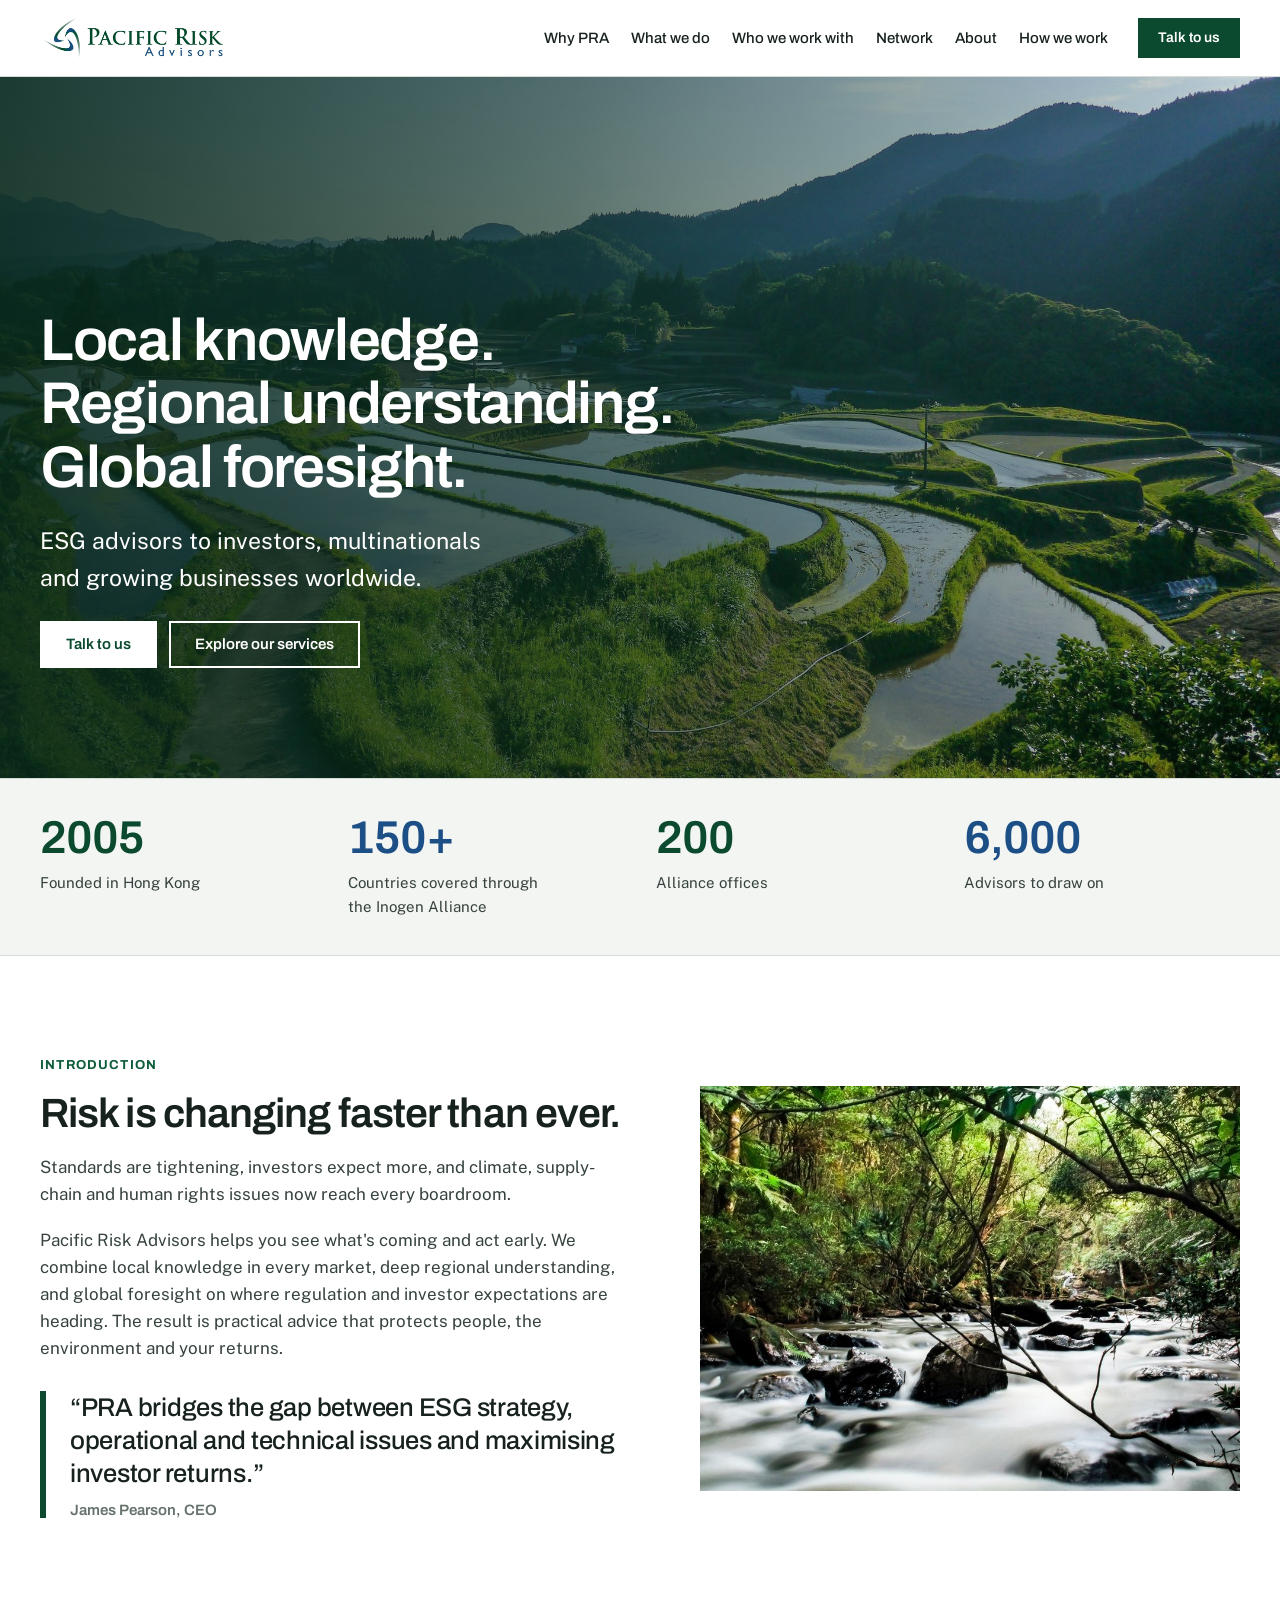
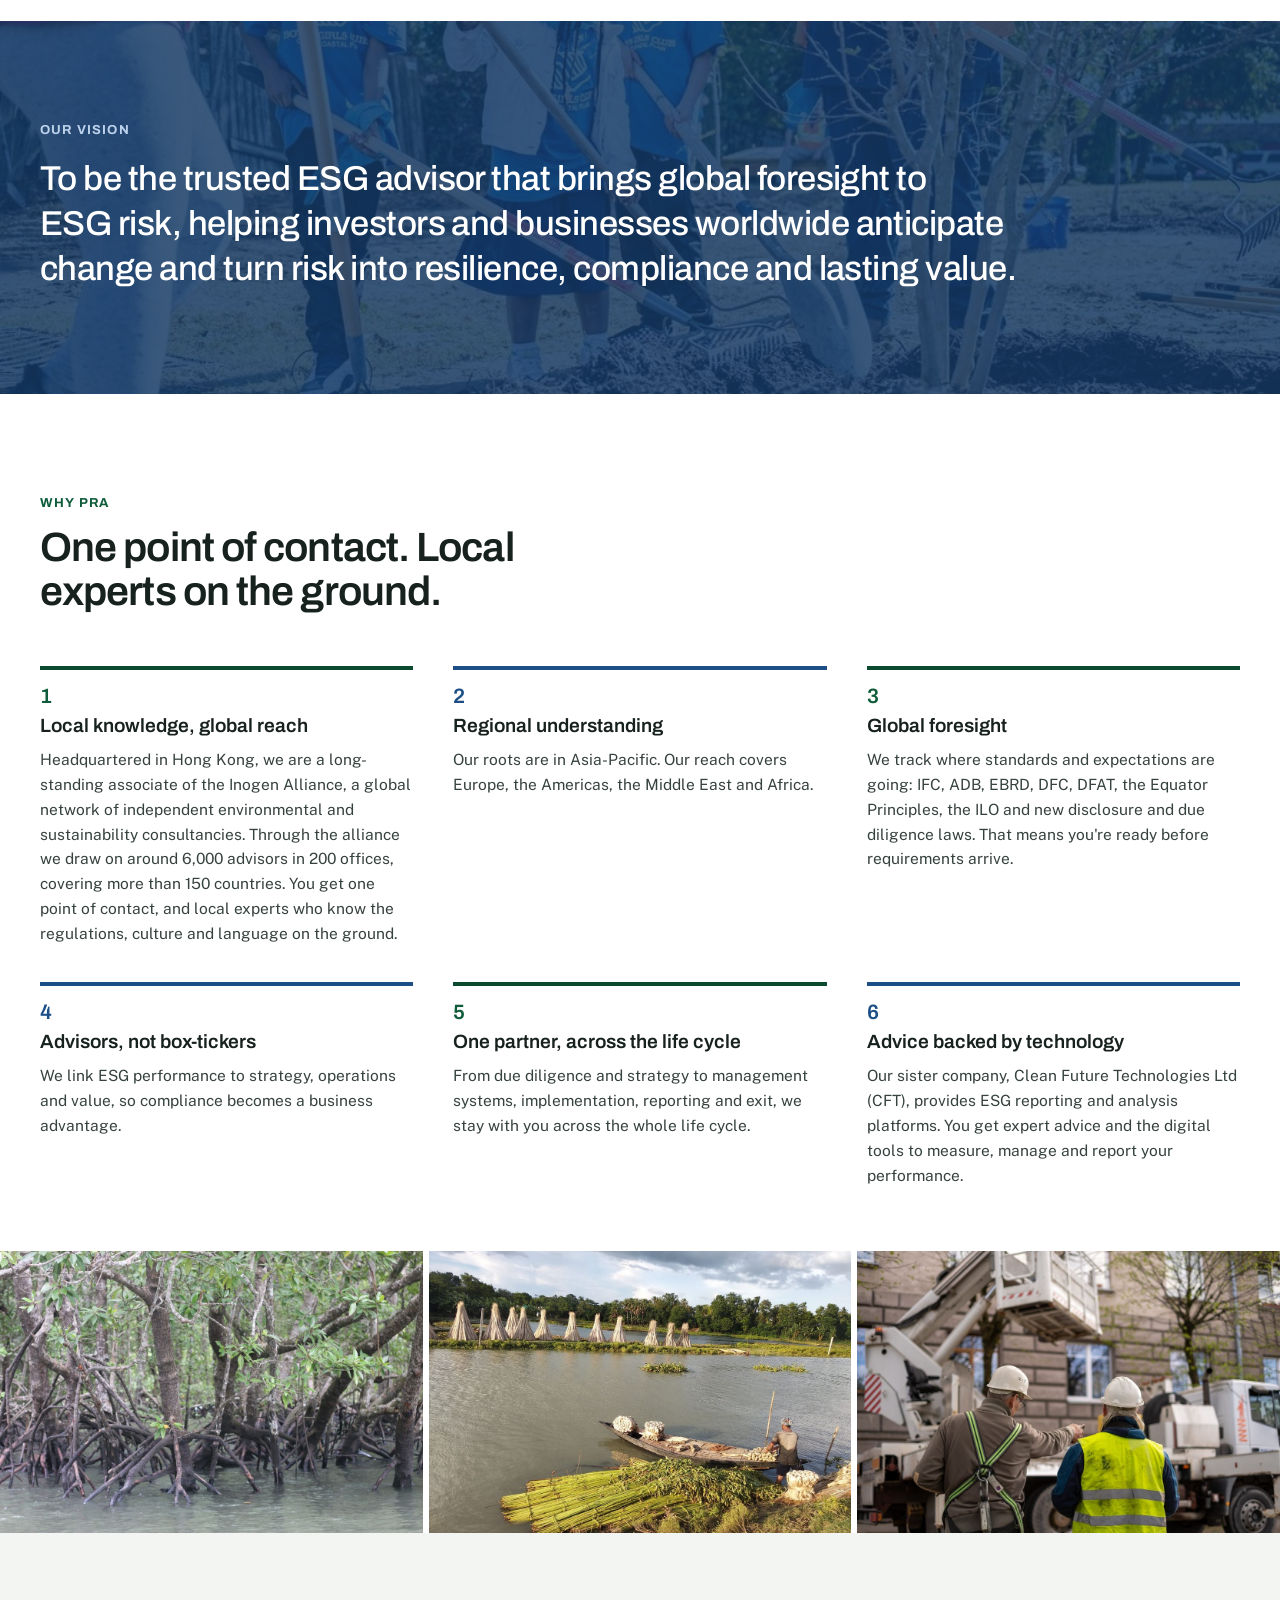
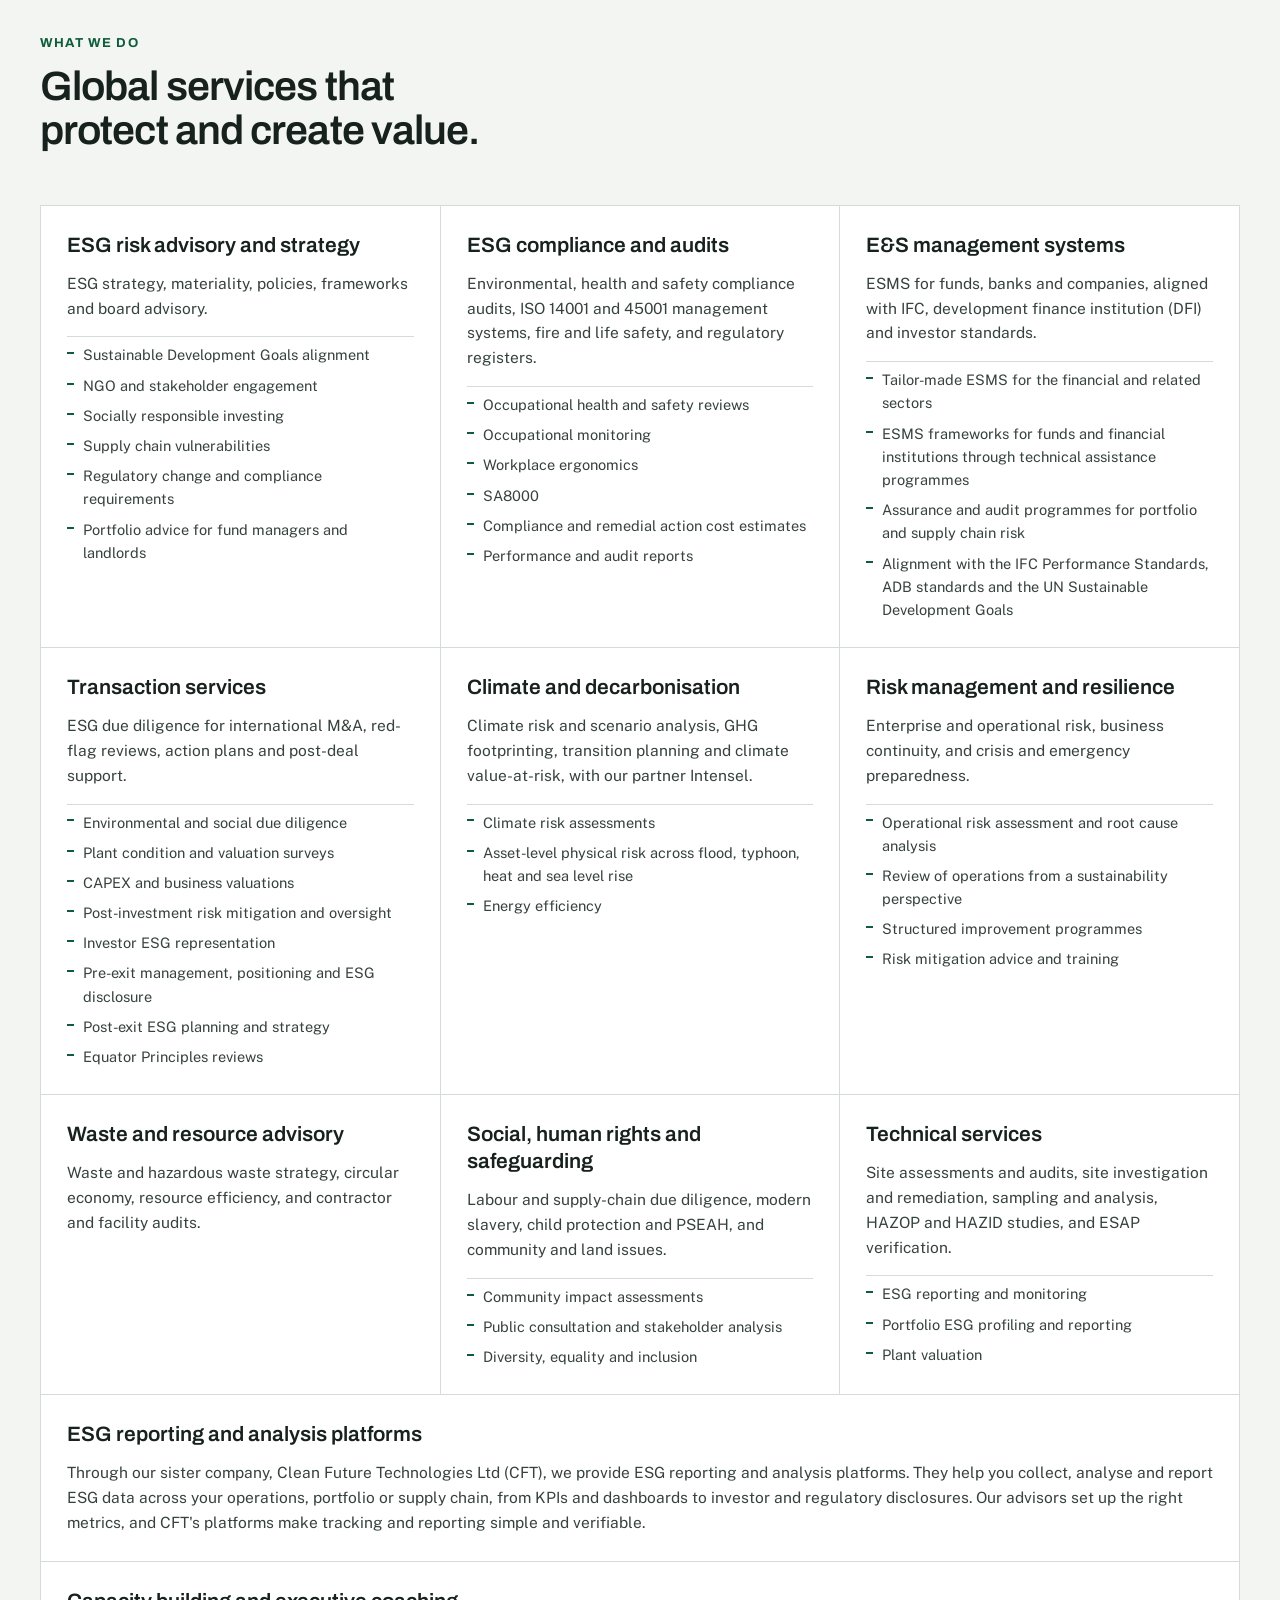
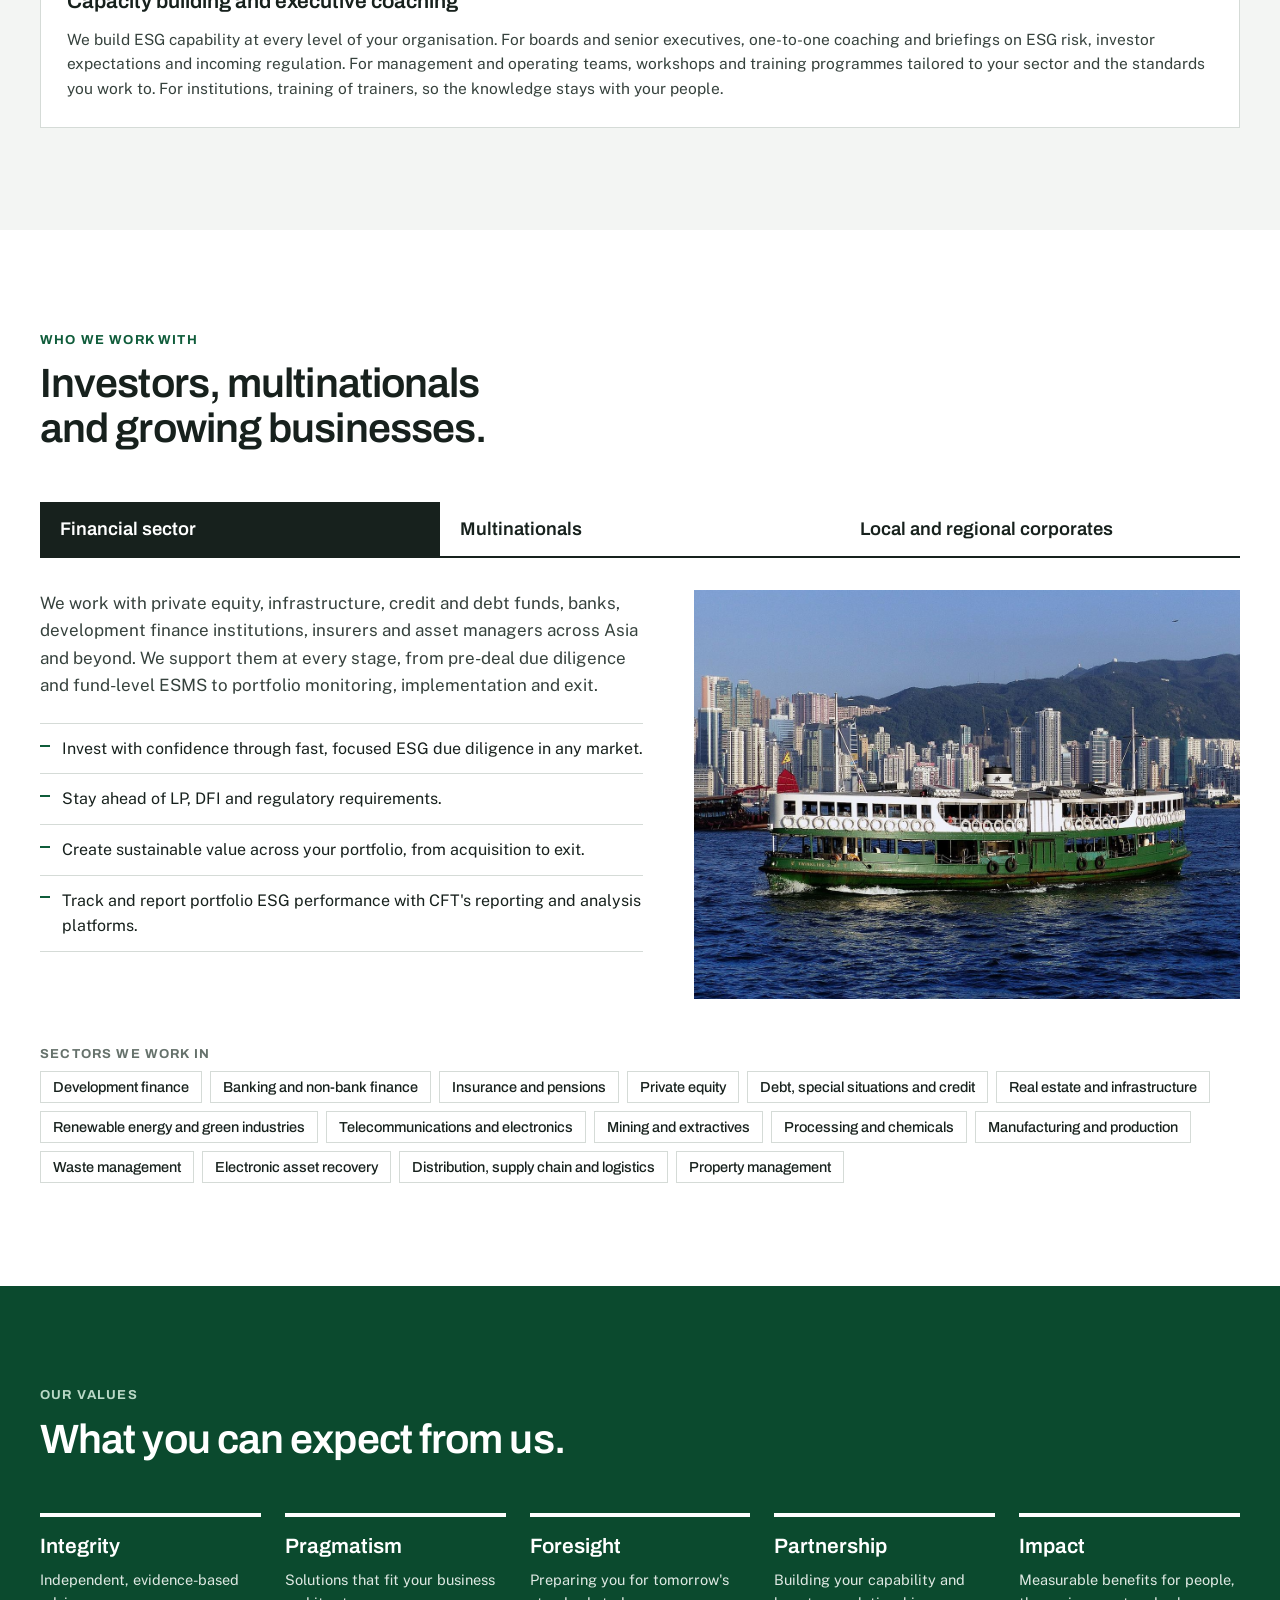
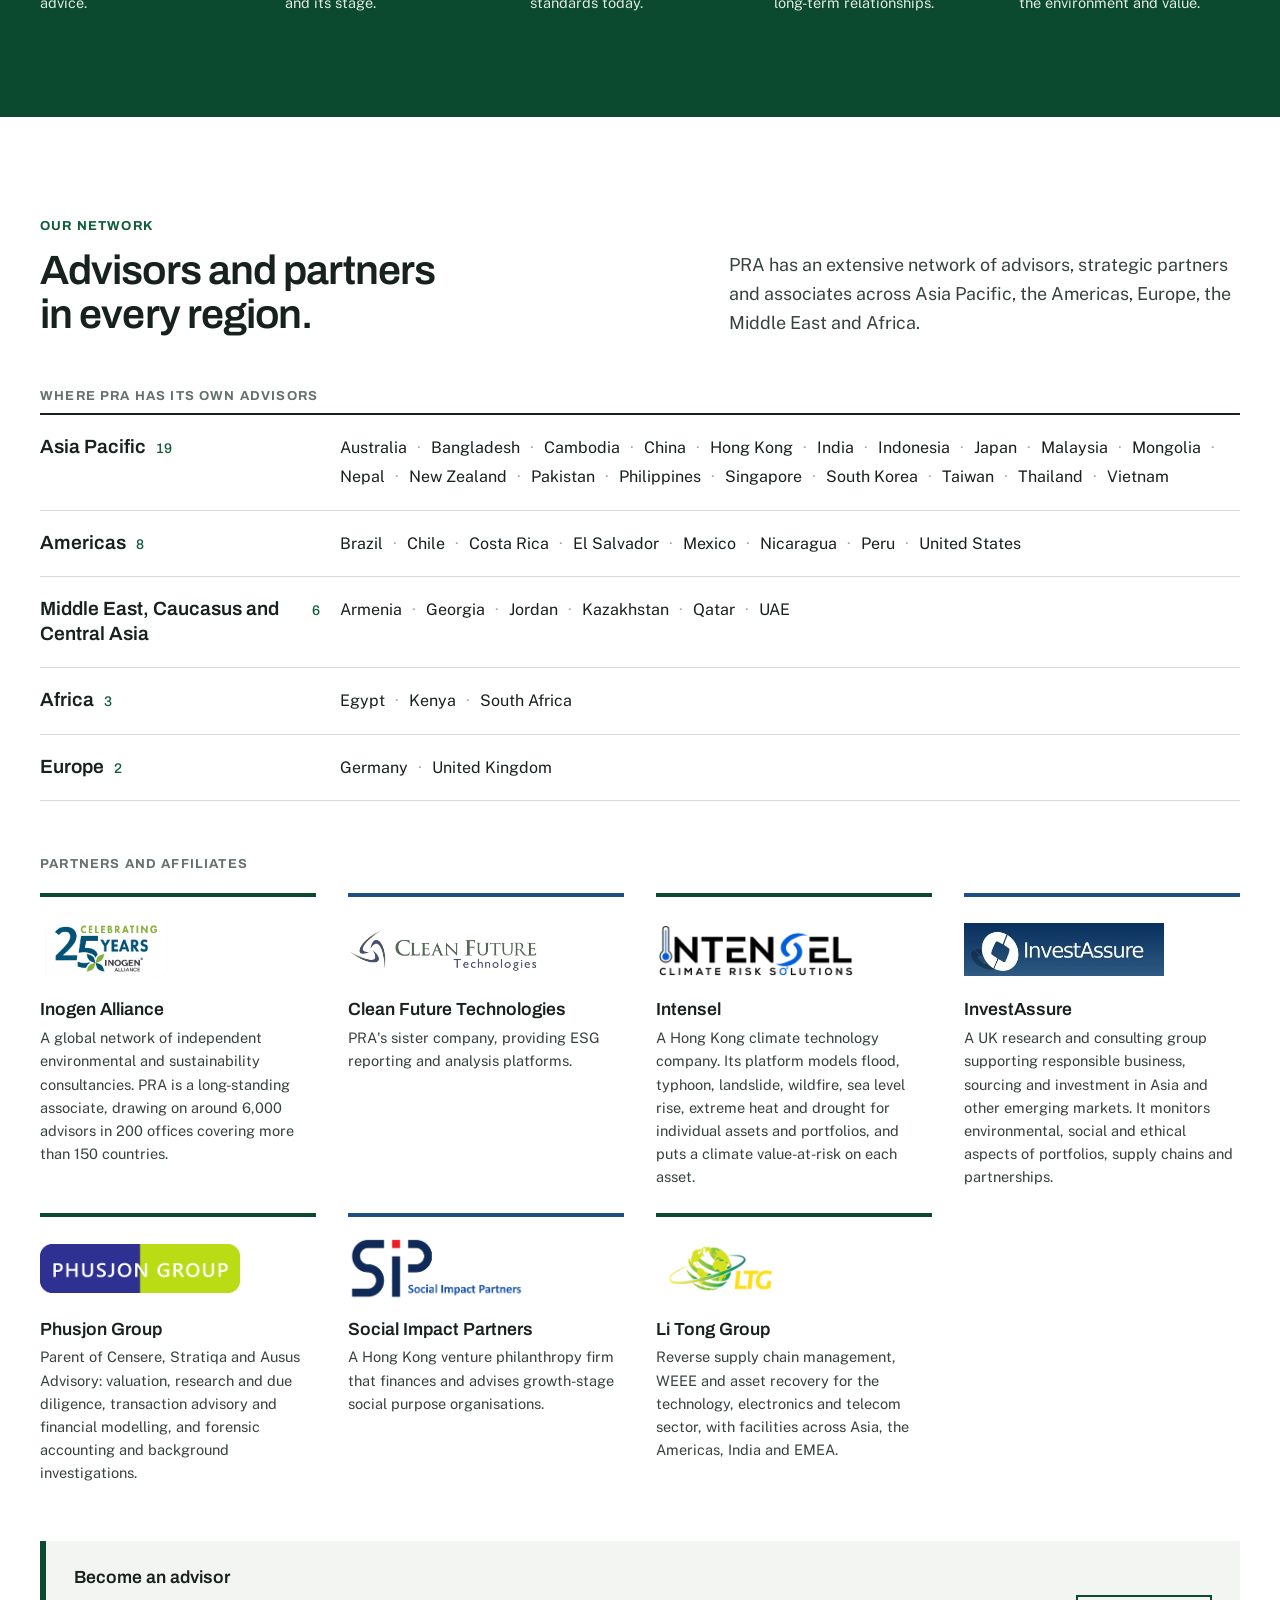
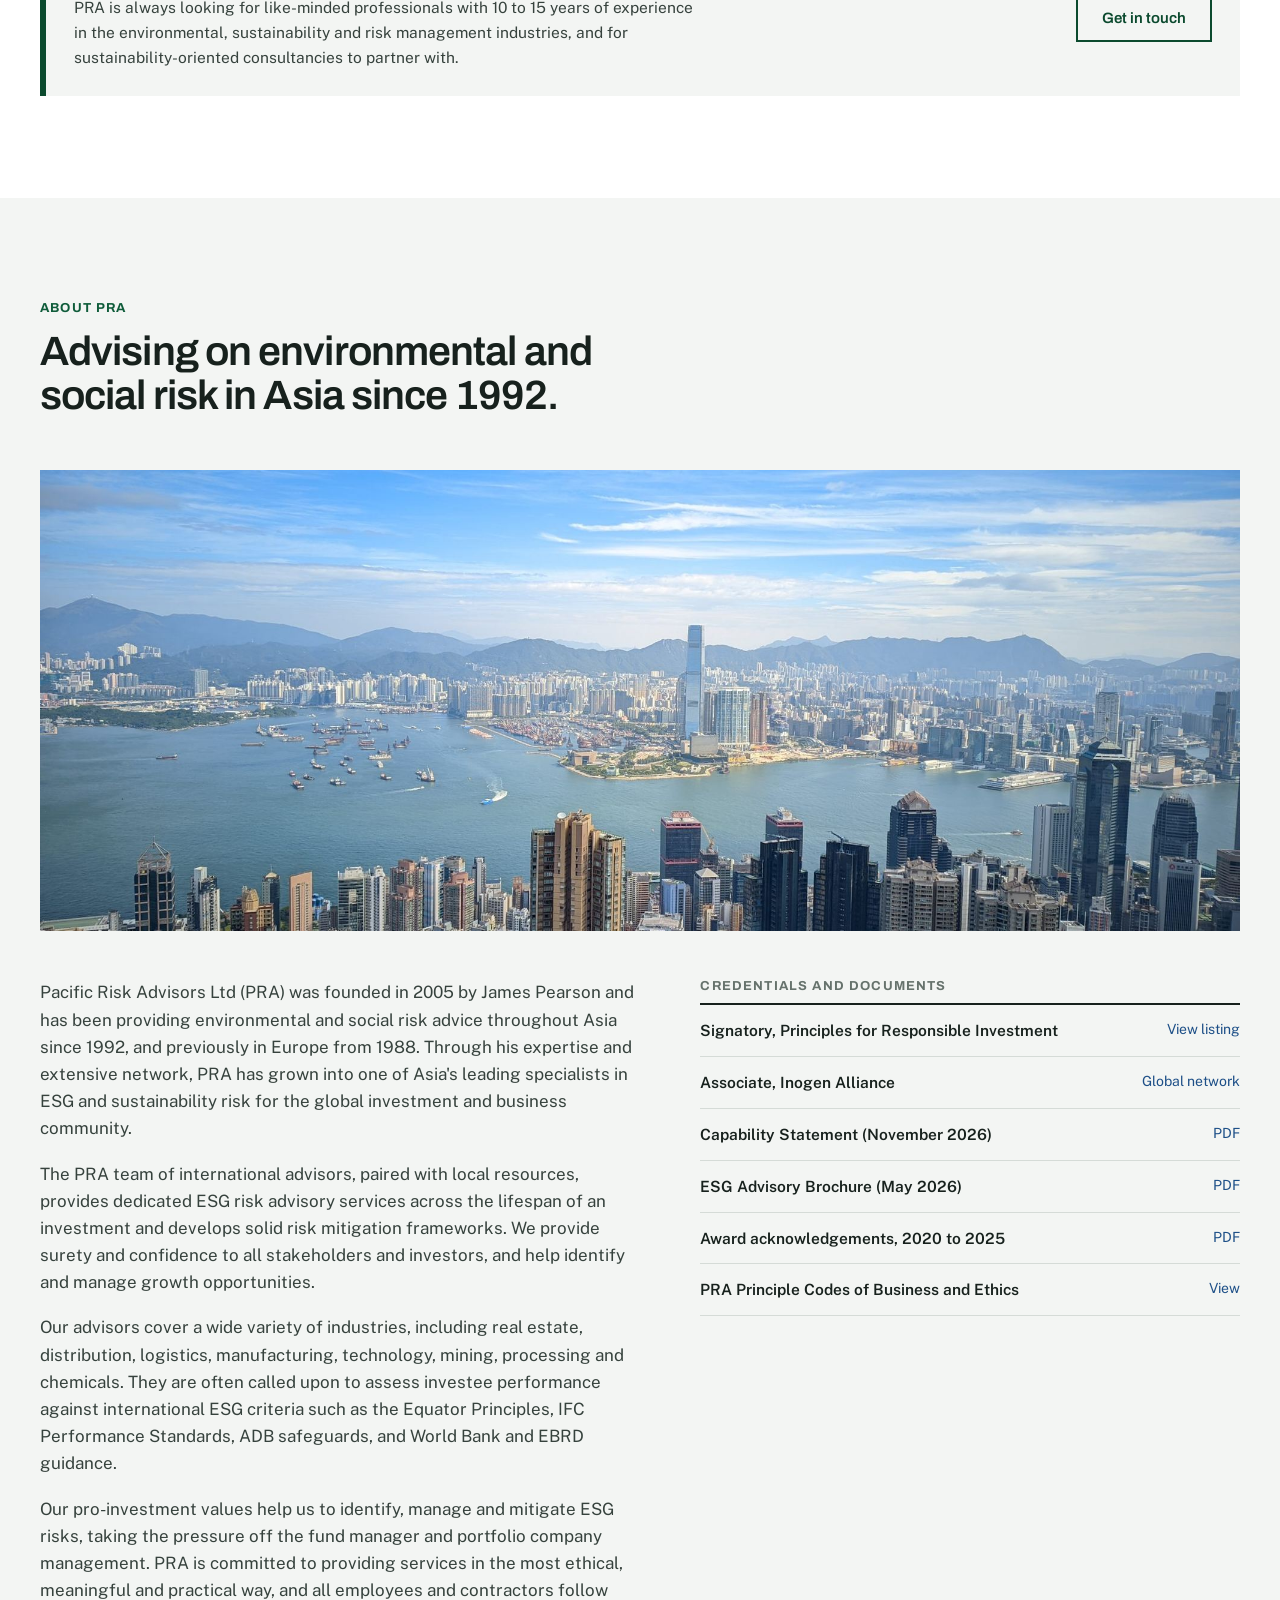
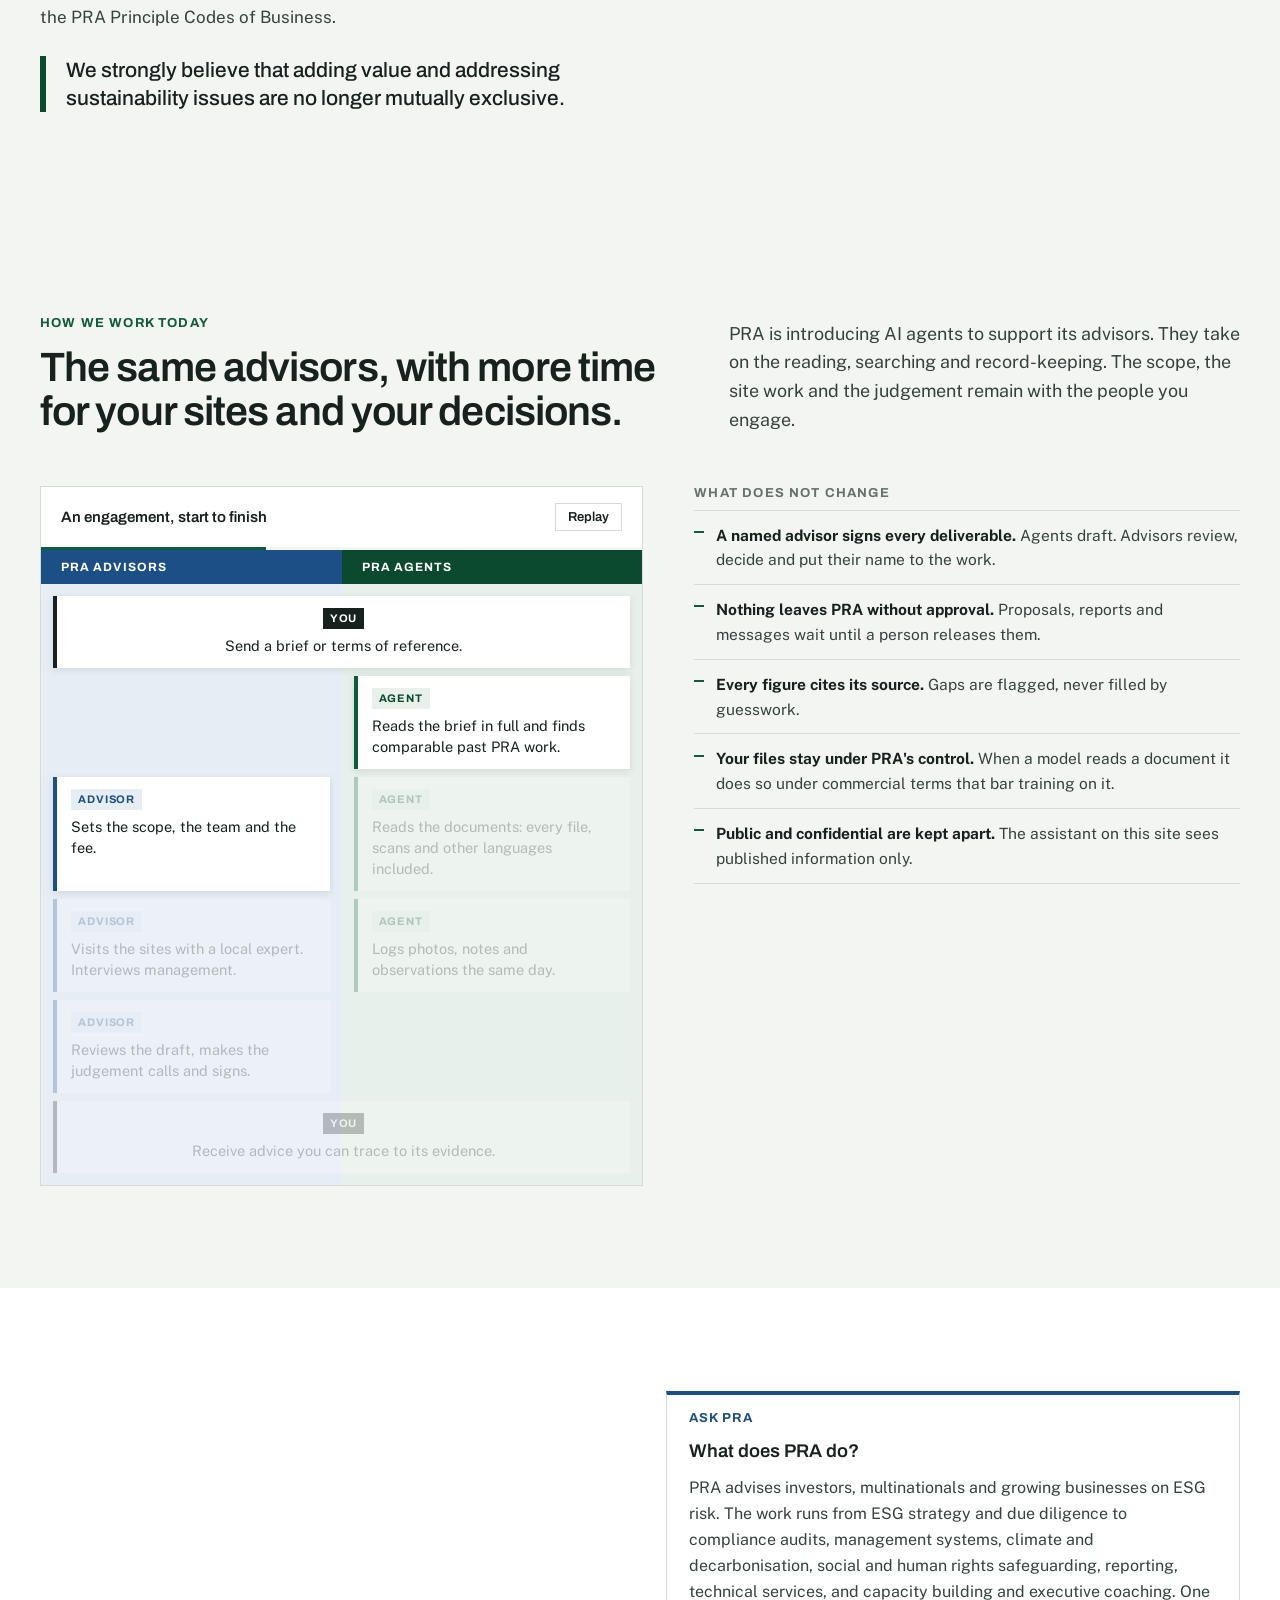
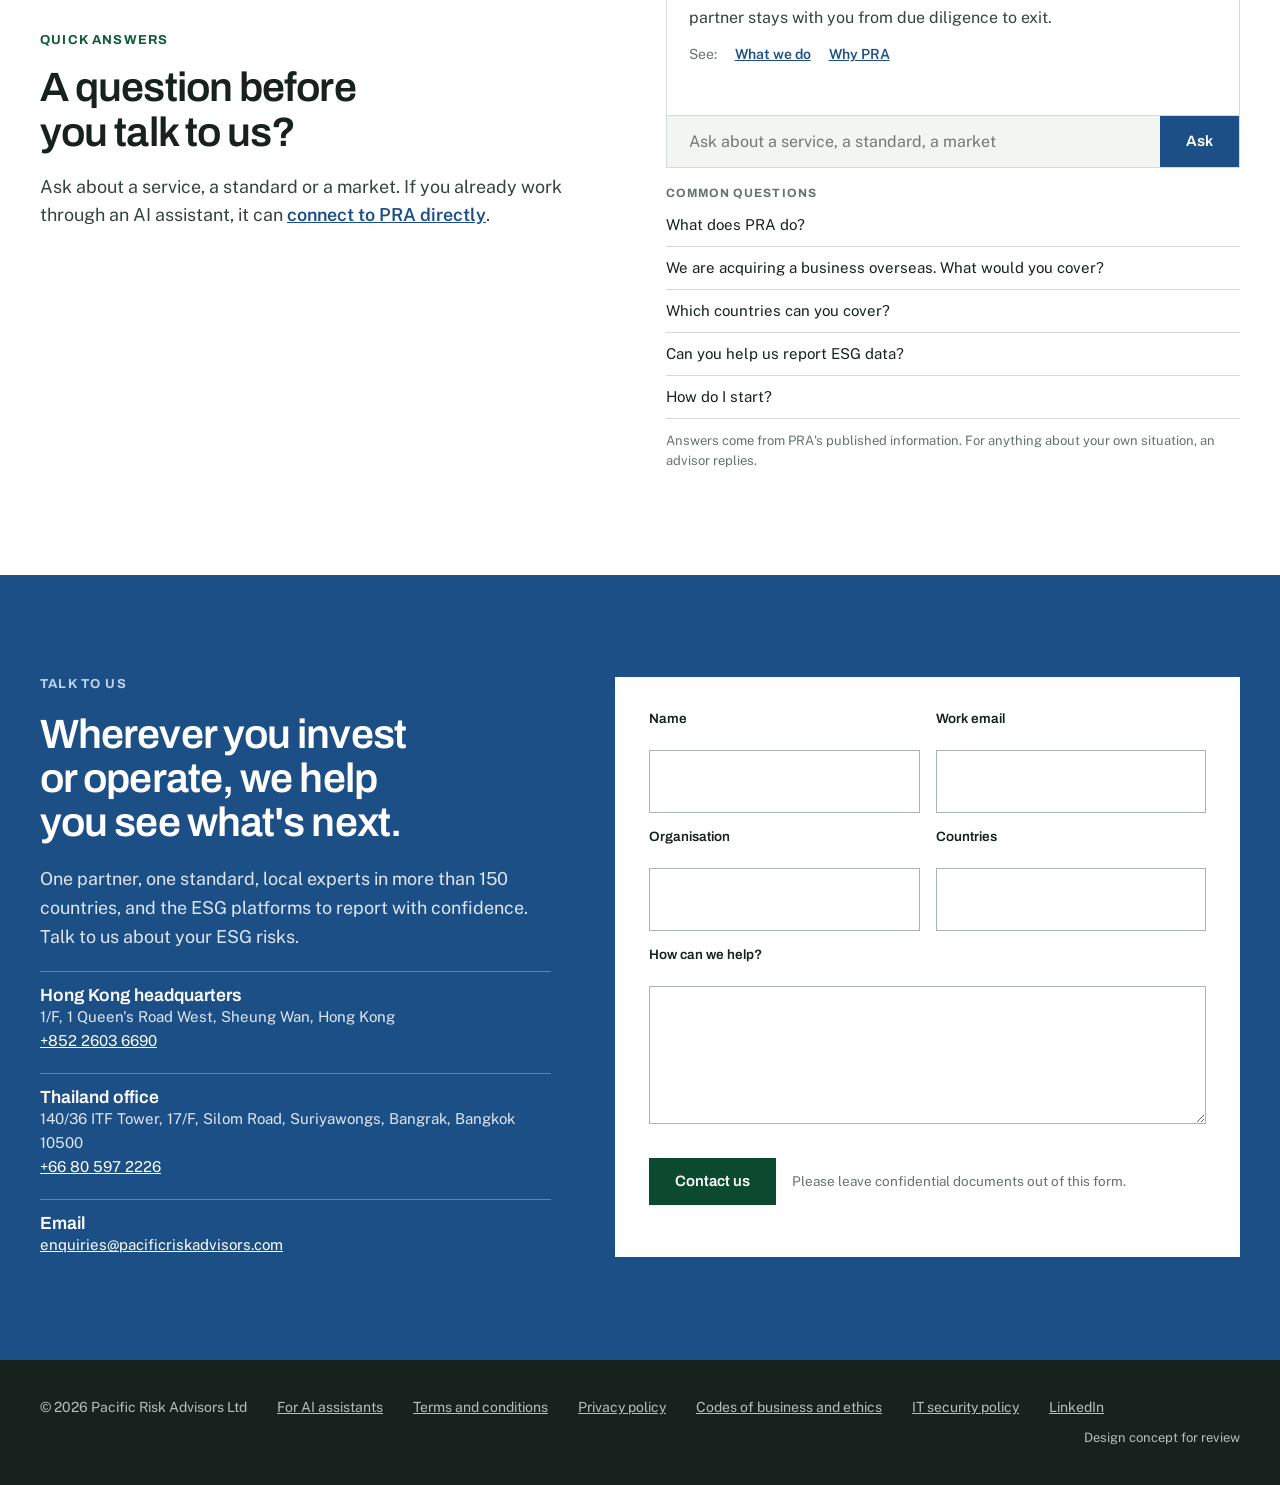
==== commit dbd5d303: "PRA review site: November 2026 capability statement and wider advisor country list Co-Authored-By: C" ====
--- a/pra/site/index.html
+++ b/pra/site/index.html
@@ -202,9 +202,9 @@
     </div>
     <h3 class="mini">Where PRA has its own advisors</h3>
     <div class="regions light rv">
-      <div class="region"><h3>Asia Pacific <i>14</i></h3><ul><li>Australia</li><li>Cambodia</li><li>China</li><li>India</li><li>Indonesia</li><li>Japan</li><li>Malaysia</li><li>Mongolia</li><li>Philippines</li><li>Singapore</li><li>South Korea</li><li>Taiwan</li><li>Thailand</li><li>Vietnam</li></ul></div>
-      <div class="region"><h3>Americas <i>6</i></h3><ul><li>Brazil</li><li>Chile</li><li>Costa Rica</li><li>El Salvador</li><li>Peru</li><li>United States</li></ul></div>
-      <div class="region"><h3>Middle East and Caucasus <i>4</i></h3><ul><li>Armenia</li><li>Jordan</li><li>Qatar</li><li>UAE</li></ul></div>
+      <div class="region"><h3>Asia Pacific <i>19</i></h3><ul><li>Australia</li><li>Bangladesh</li><li>Cambodia</li><li>China</li><li>Hong Kong</li><li>India</li><li>Indonesia</li><li>Japan</li><li>Malaysia</li><li>Mongolia</li><li>Nepal</li><li>New Zealand</li><li>Pakistan</li><li>Philippines</li><li>Singapore</li><li>South Korea</li><li>Taiwan</li><li>Thailand</li><li>Vietnam</li></ul></div>
+      <div class="region"><h3>Americas <i>8</i></h3><ul><li>Brazil</li><li>Chile</li><li>Costa Rica</li><li>El Salvador</li><li>Mexico</li><li>Nicaragua</li><li>Peru</li><li>United States</li></ul></div>
+      <div class="region"><h3>Middle East, Caucasus and Central Asia <i>6</i></h3><ul><li>Armenia</li><li>Georgia</li><li>Jordan</li><li>Kazakhstan</li><li>Qatar</li><li>UAE</li></ul></div>
       <div class="region"><h3>Africa <i>3</i></h3><ul><li>Egypt</li><li>Kenya</li><li>South Africa</li></ul></div>
       <div class="region"><h3>Europe <i>2</i></h3><ul><li>Germany</li><li>United Kingdom</li></ul></div>
     </div>
@@ -243,7 +243,7 @@
         <div class="creds">
           <a href="https://www.unpri.org/signatory-directory/pacific-risk-advisors-ltd-pra/1606.article" rel="noopener"><b>Signatory, Principles for Responsible Investment</b><span>View listing</span></a>
           <div><b>Associate, Inogen Alliance</b><span>Global network</span></div>
-          <a href="docs/PRA-Capability-Statement-ENG-Jan-26.pdf" rel="noopener"><b>Capability Statement (January 2026)</b><span>PDF</span></a>
+          <a href="docs/PRA-Capability-Statement-Nov-2026.pdf" rel="noopener"><b>Capability Statement (November 2026)</b><span>PDF</span></a>
           <a href="docs/PRA-ESG-Advisory-General-May-2026.pdf" rel="noopener"><b>ESG Advisory Brochure (May 2026)</b><span>PDF</span></a>
           <a href="docs/List-of-PRA-Awards-Updated-P-23-Jul-2025.pdf" rel="noopener"><b>Award acknowledgements, 2020 to 2025</b><span>PDF</span></a>
           <a href="legal.html#codes"><b>PRA Principle Codes of Business and Ethics</b><span>View</span></a>
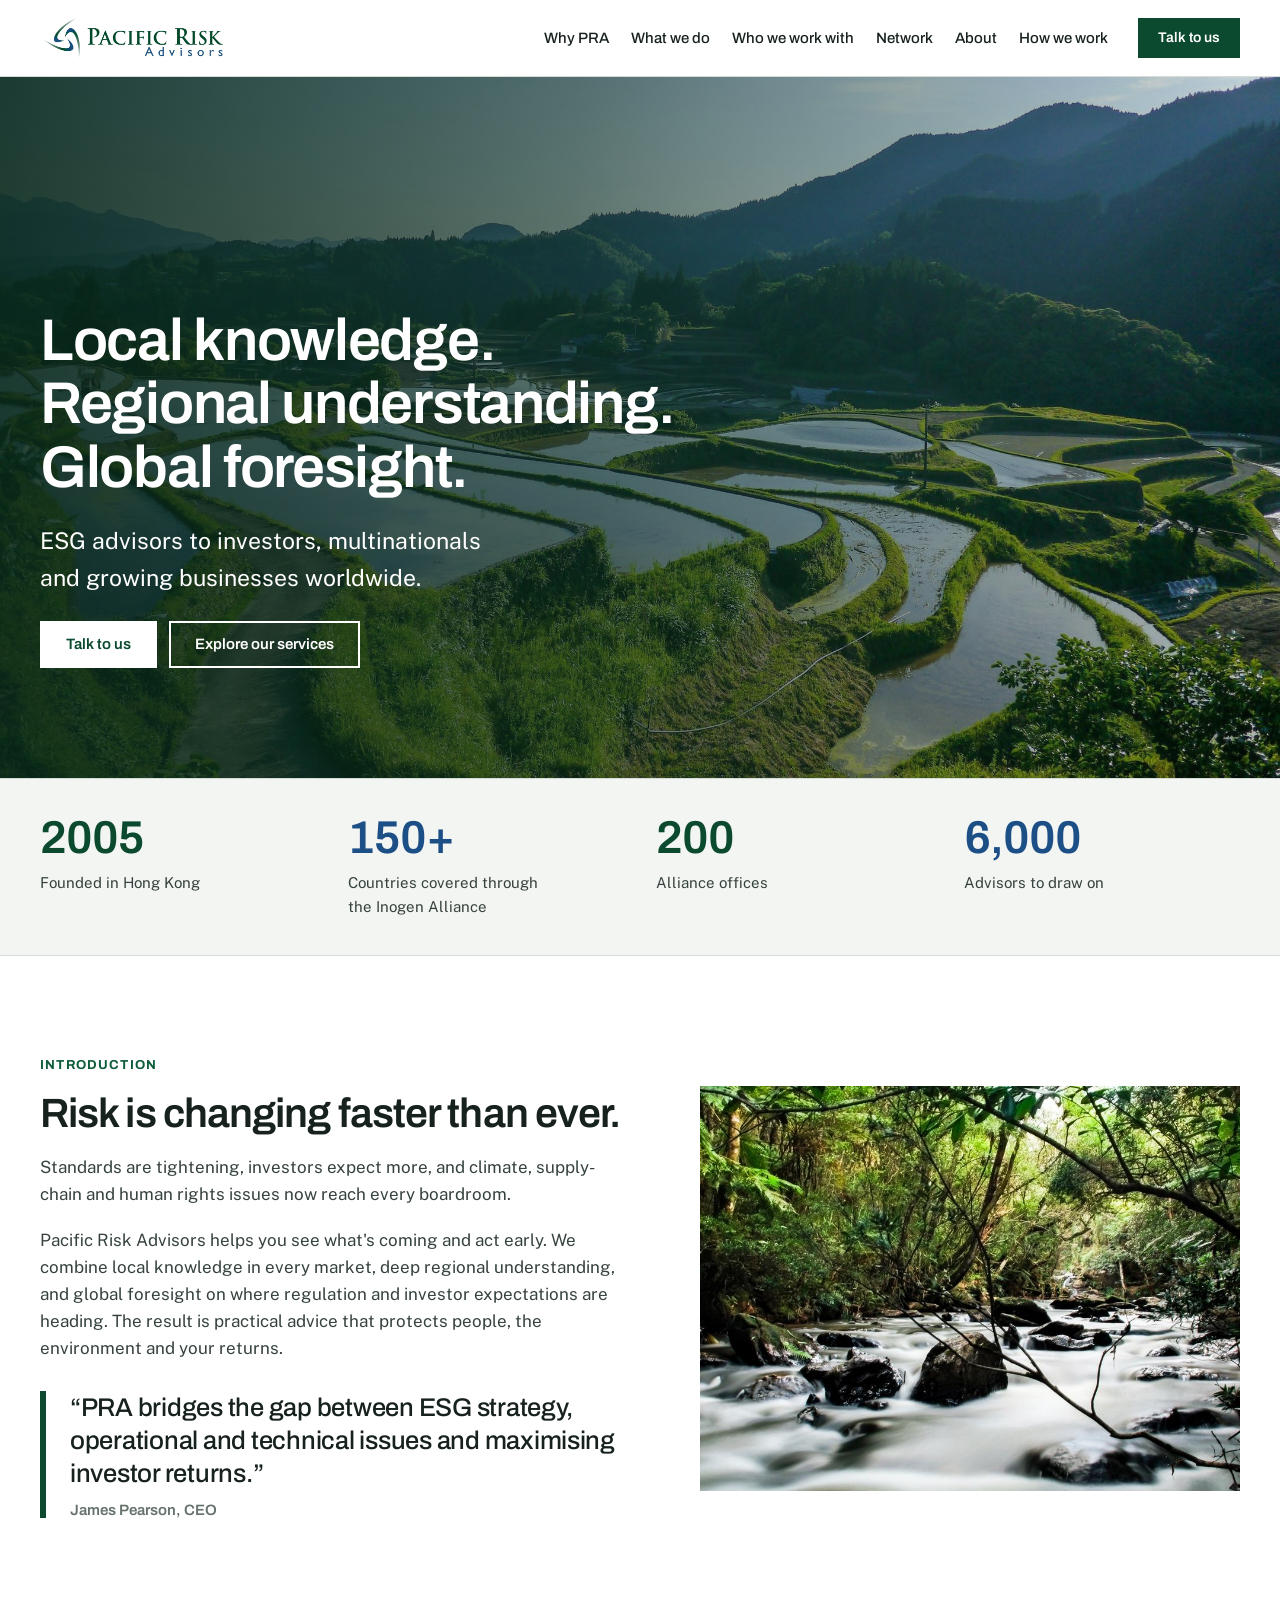
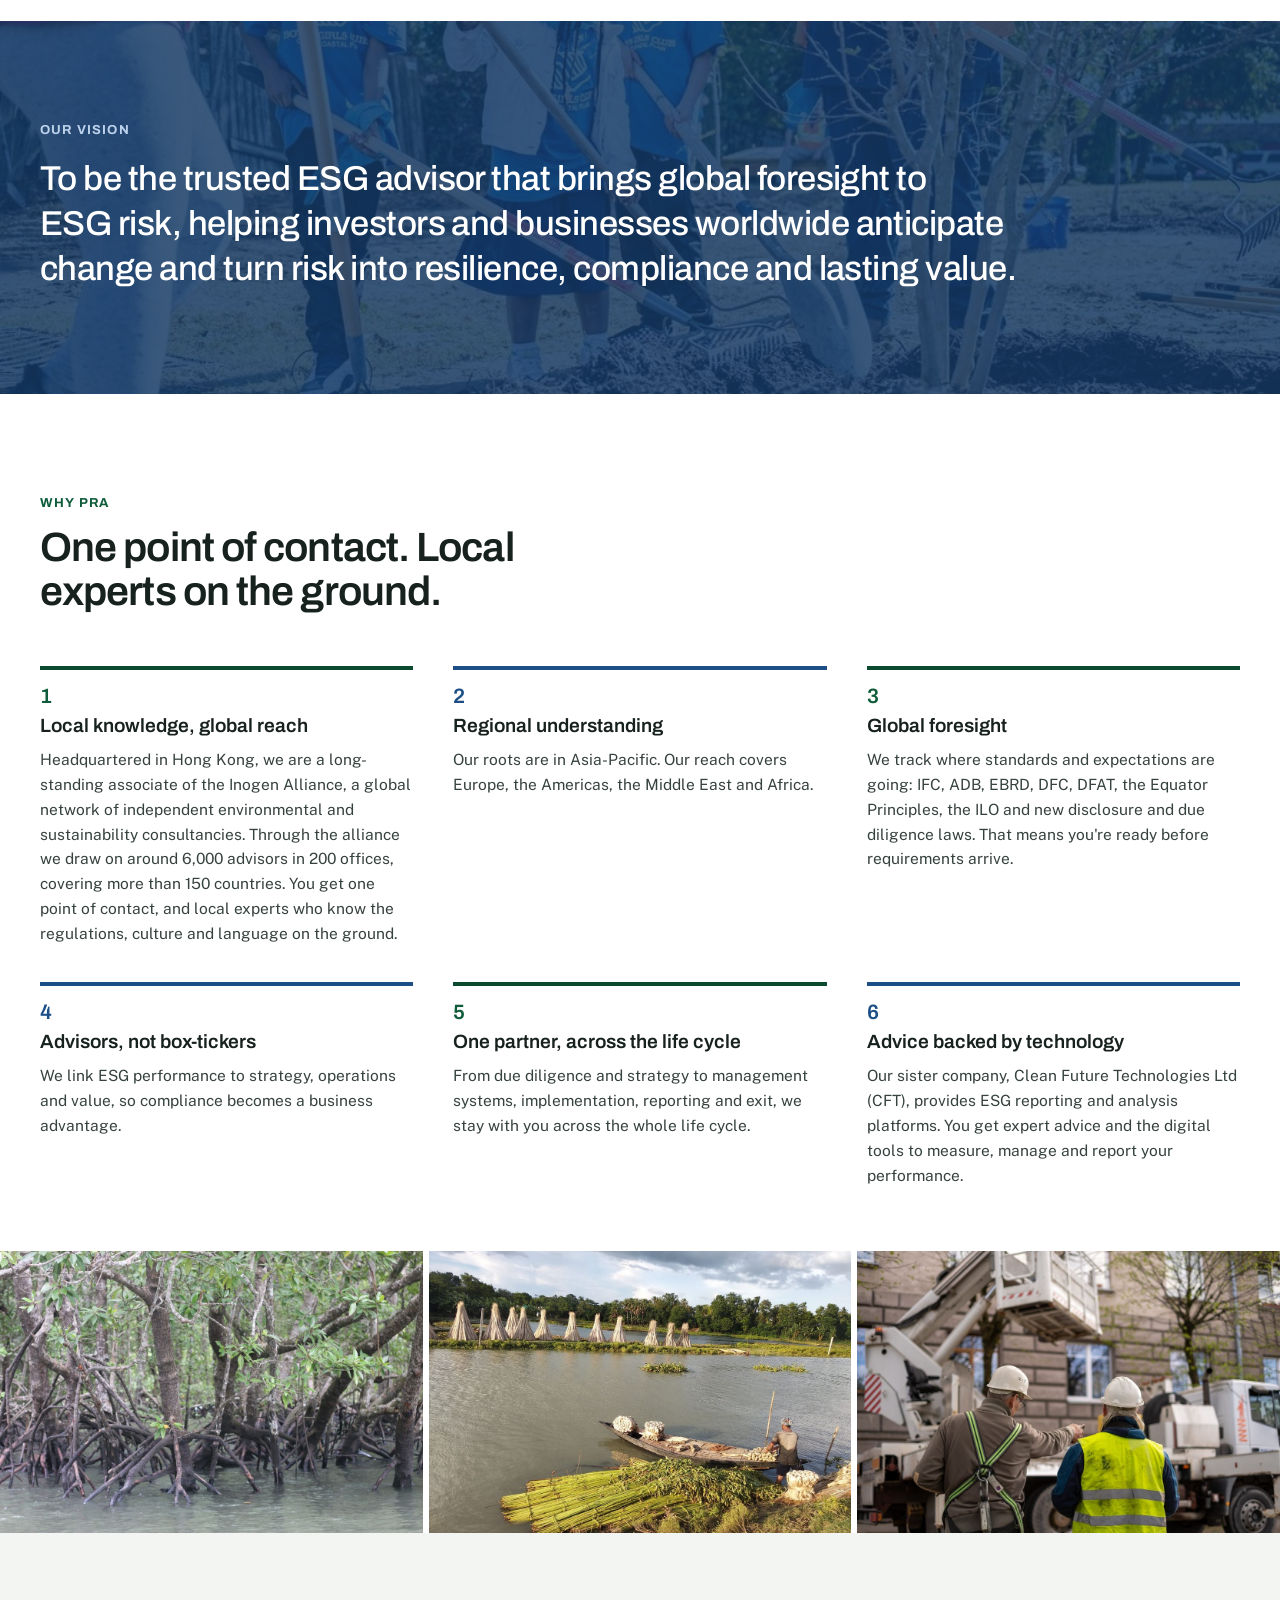
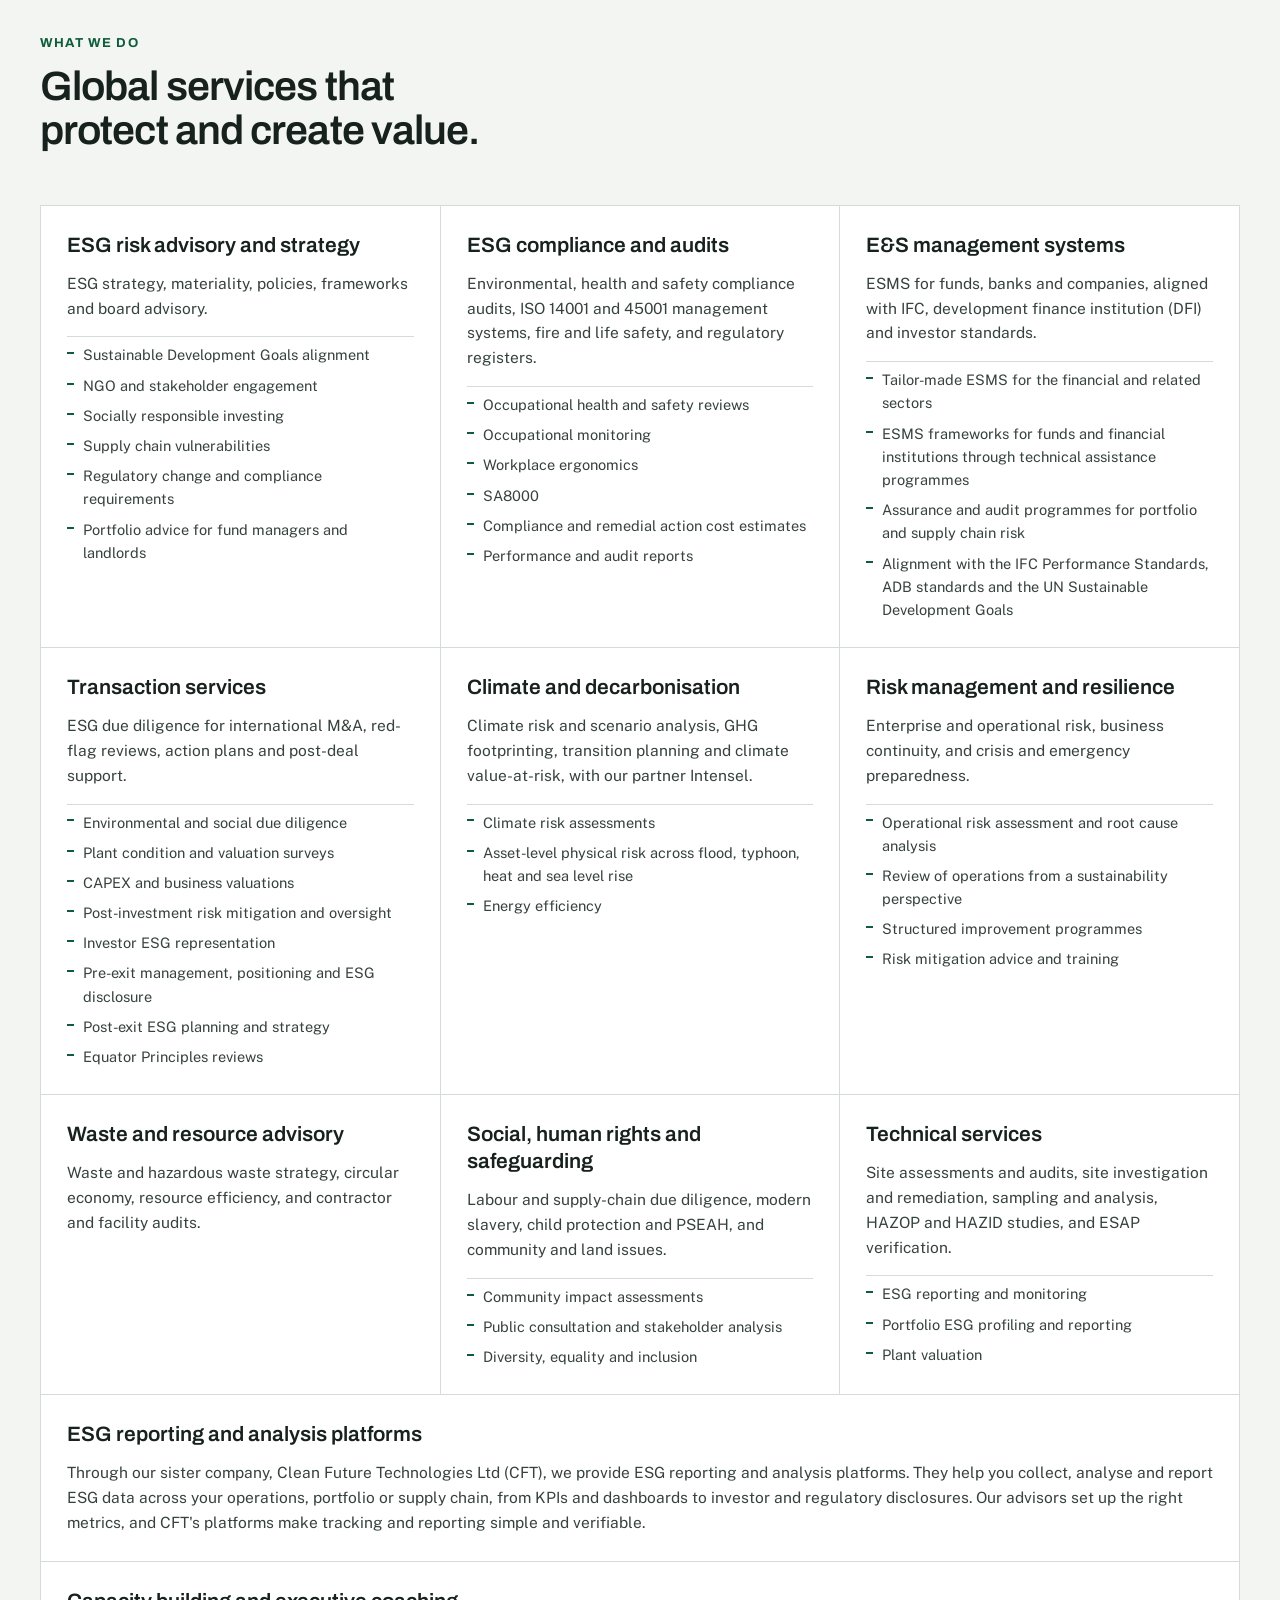
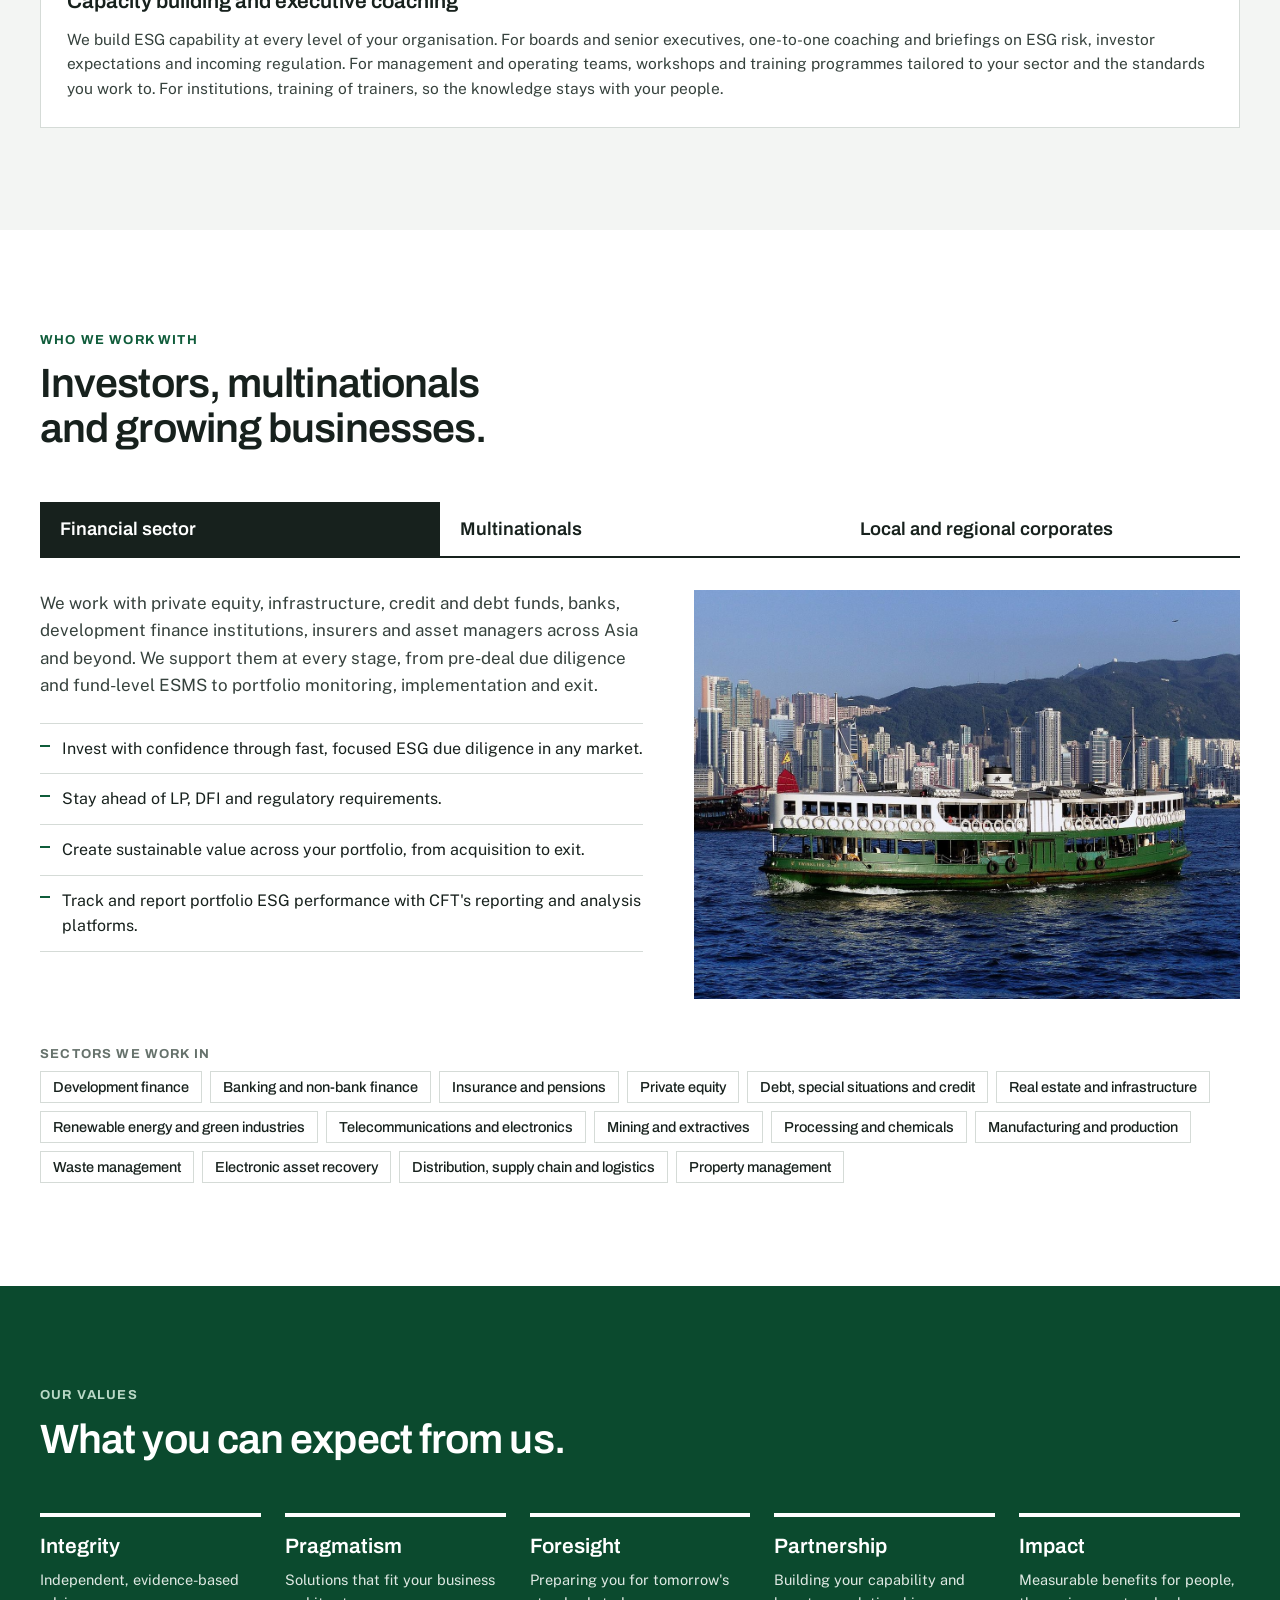
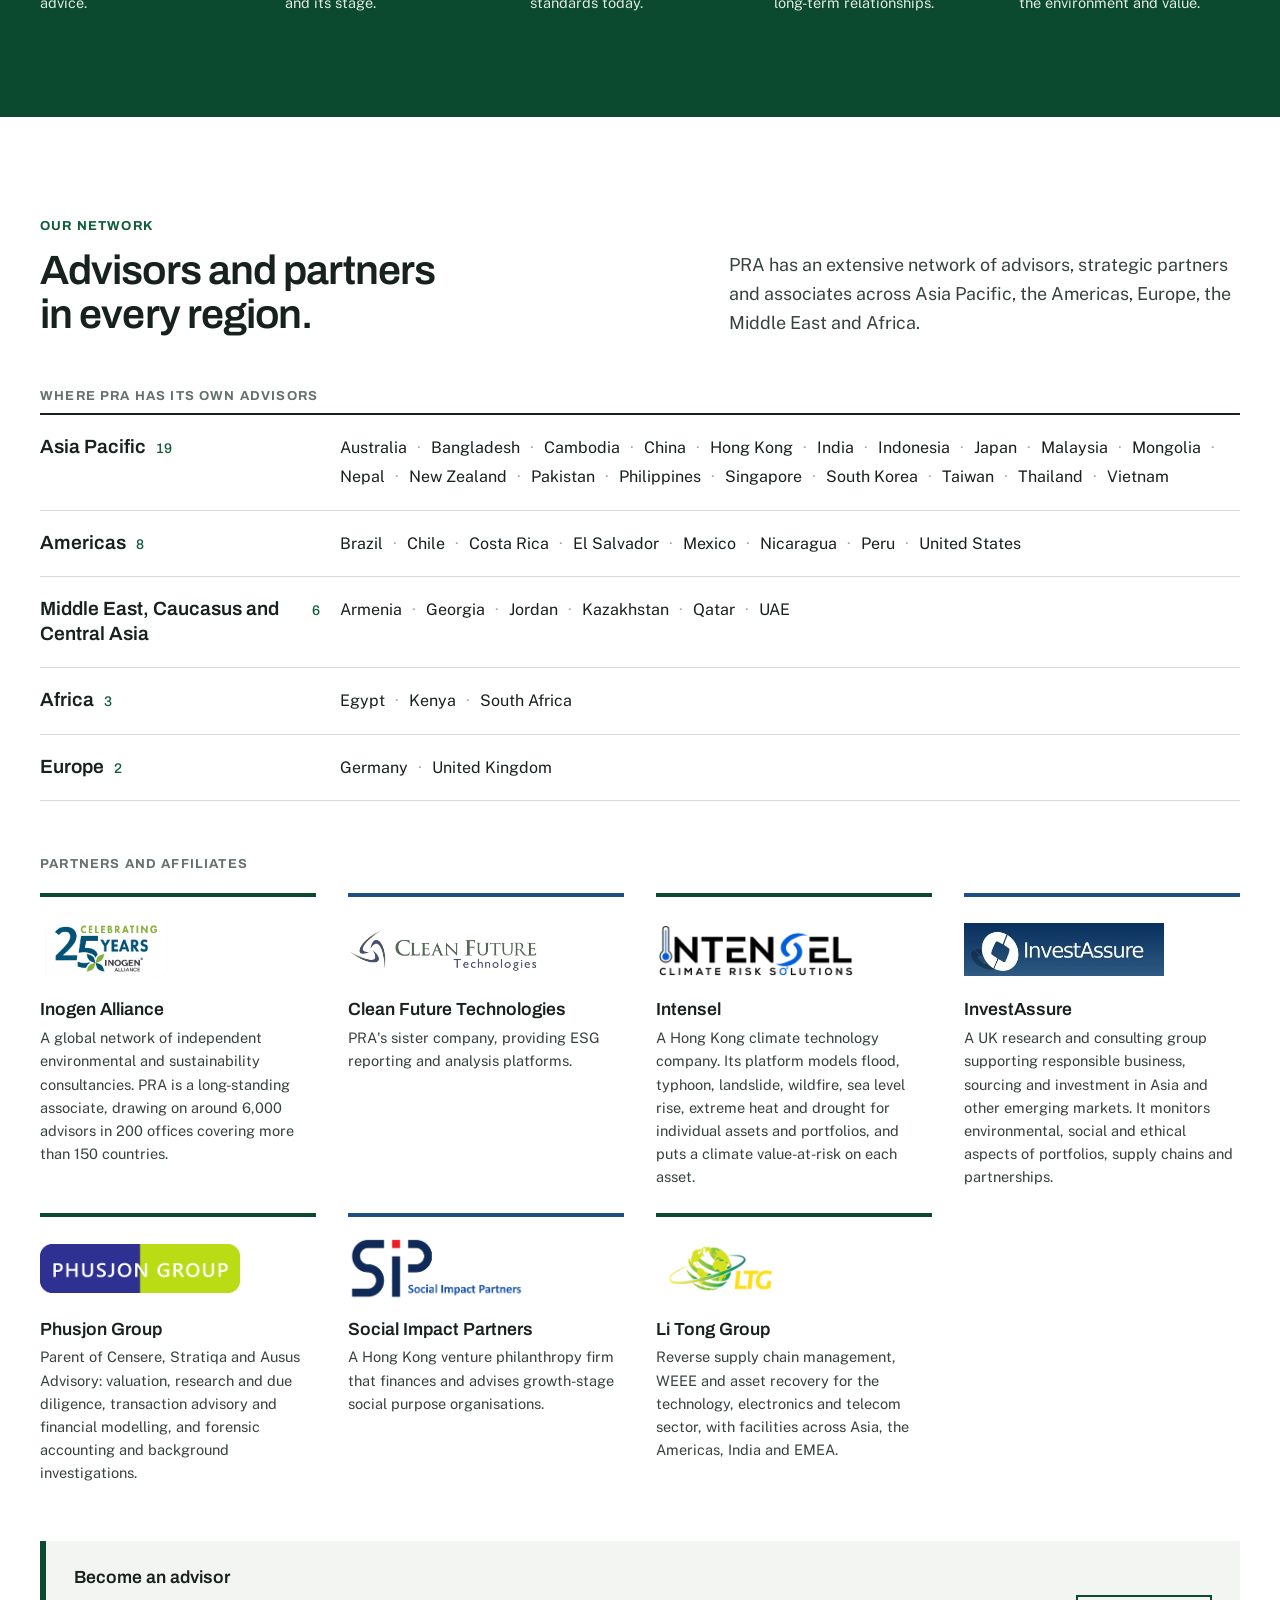
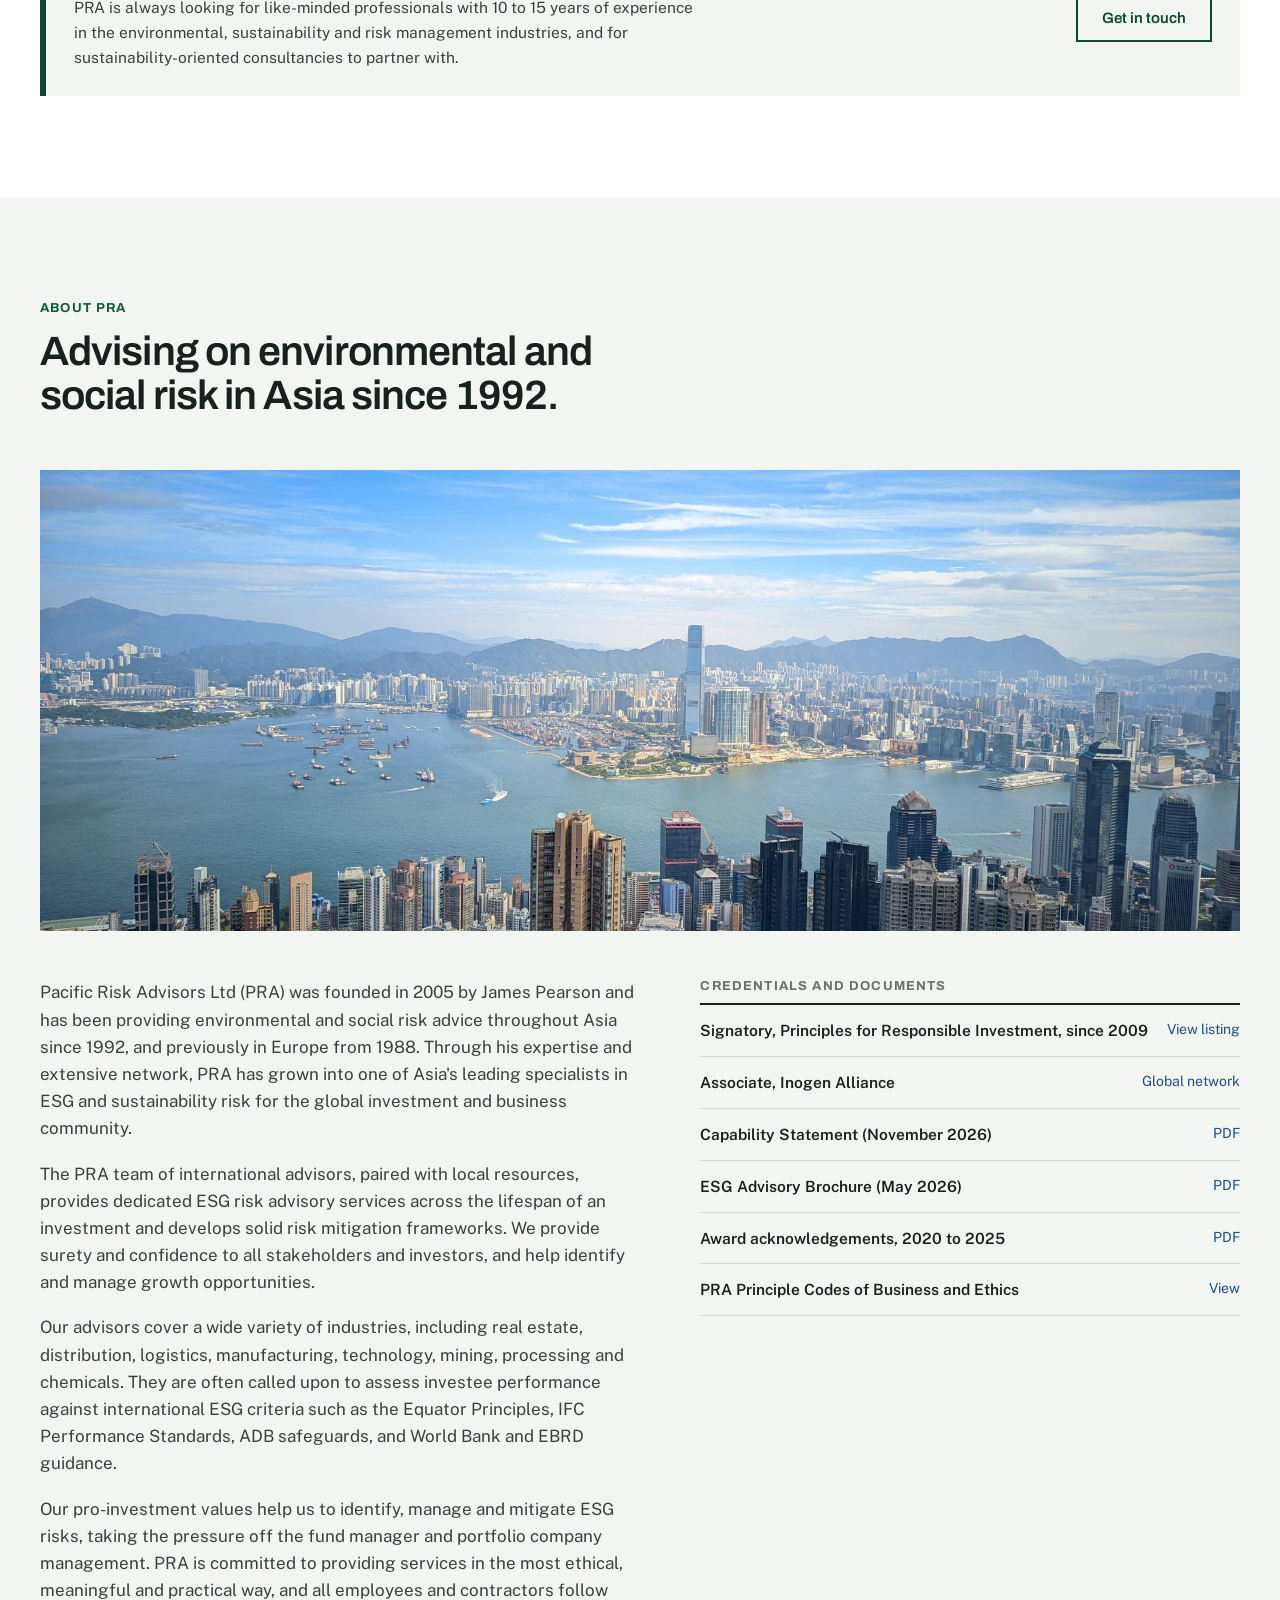
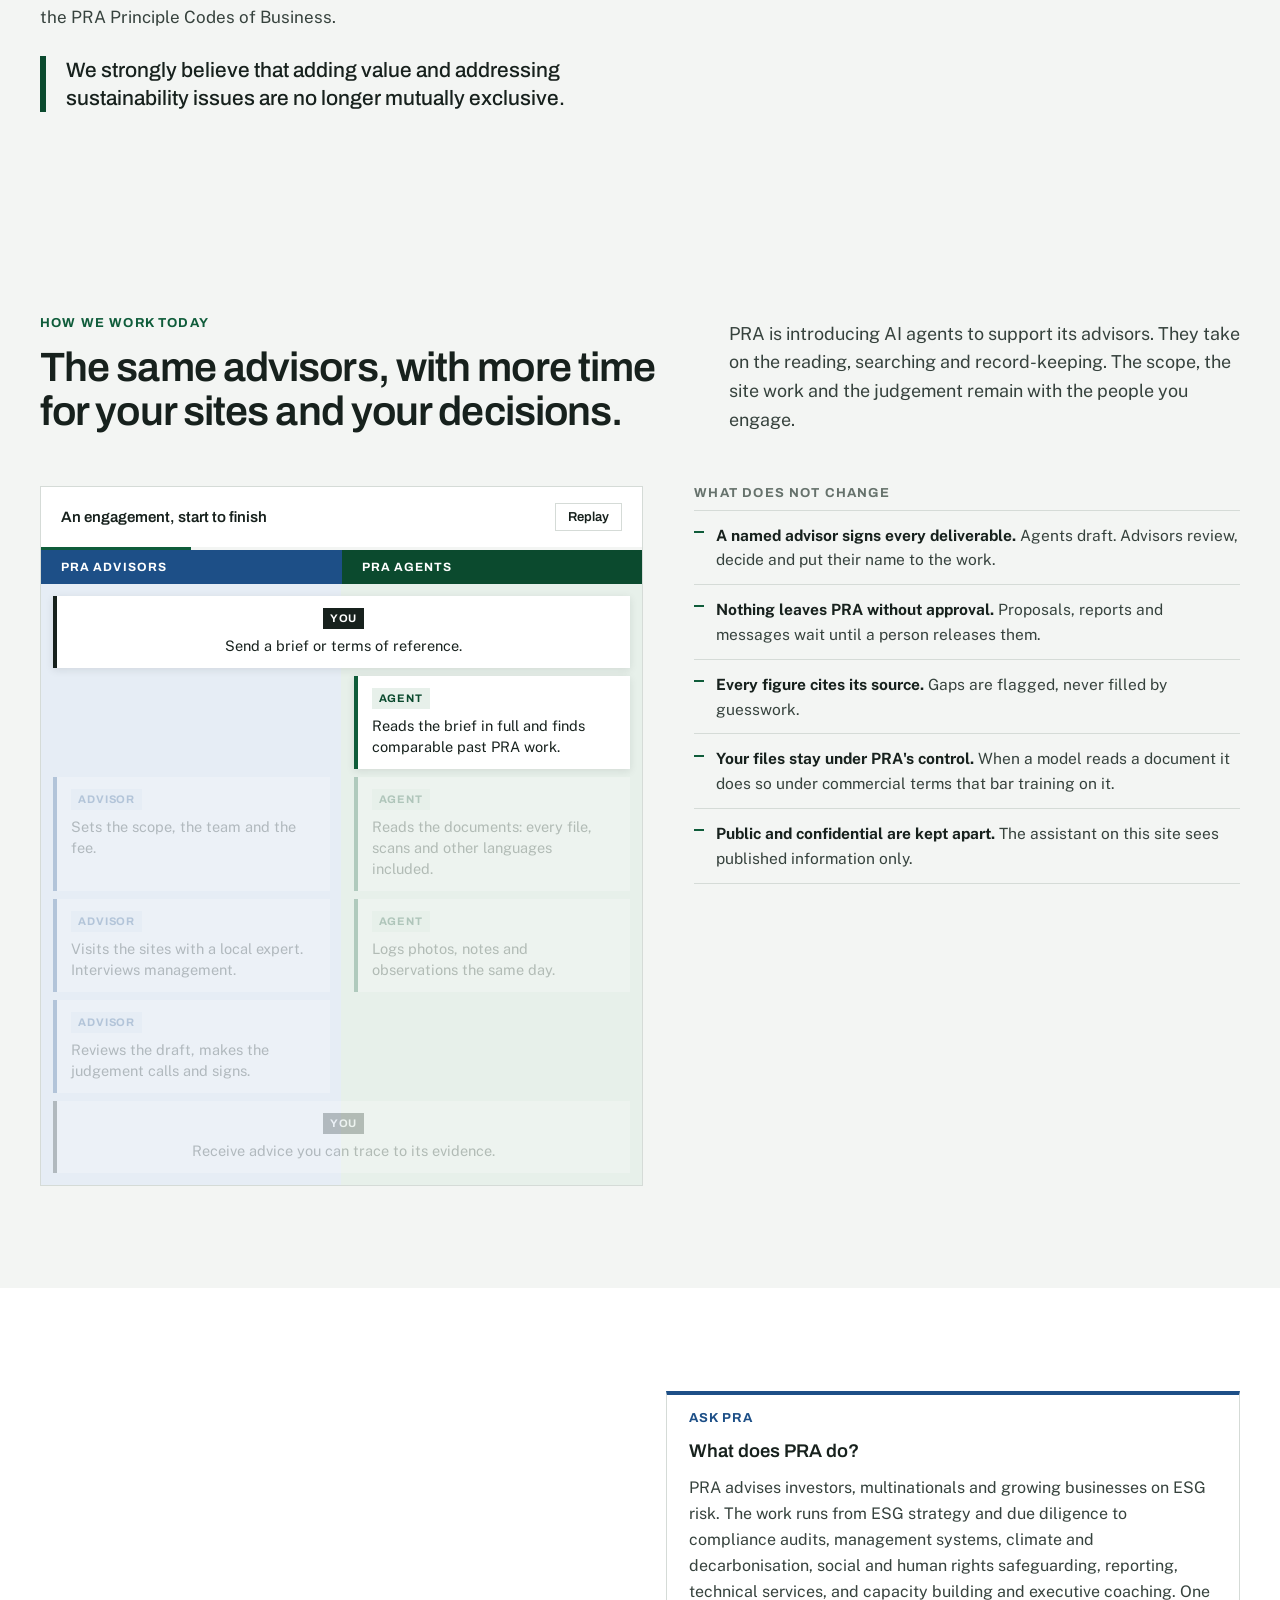
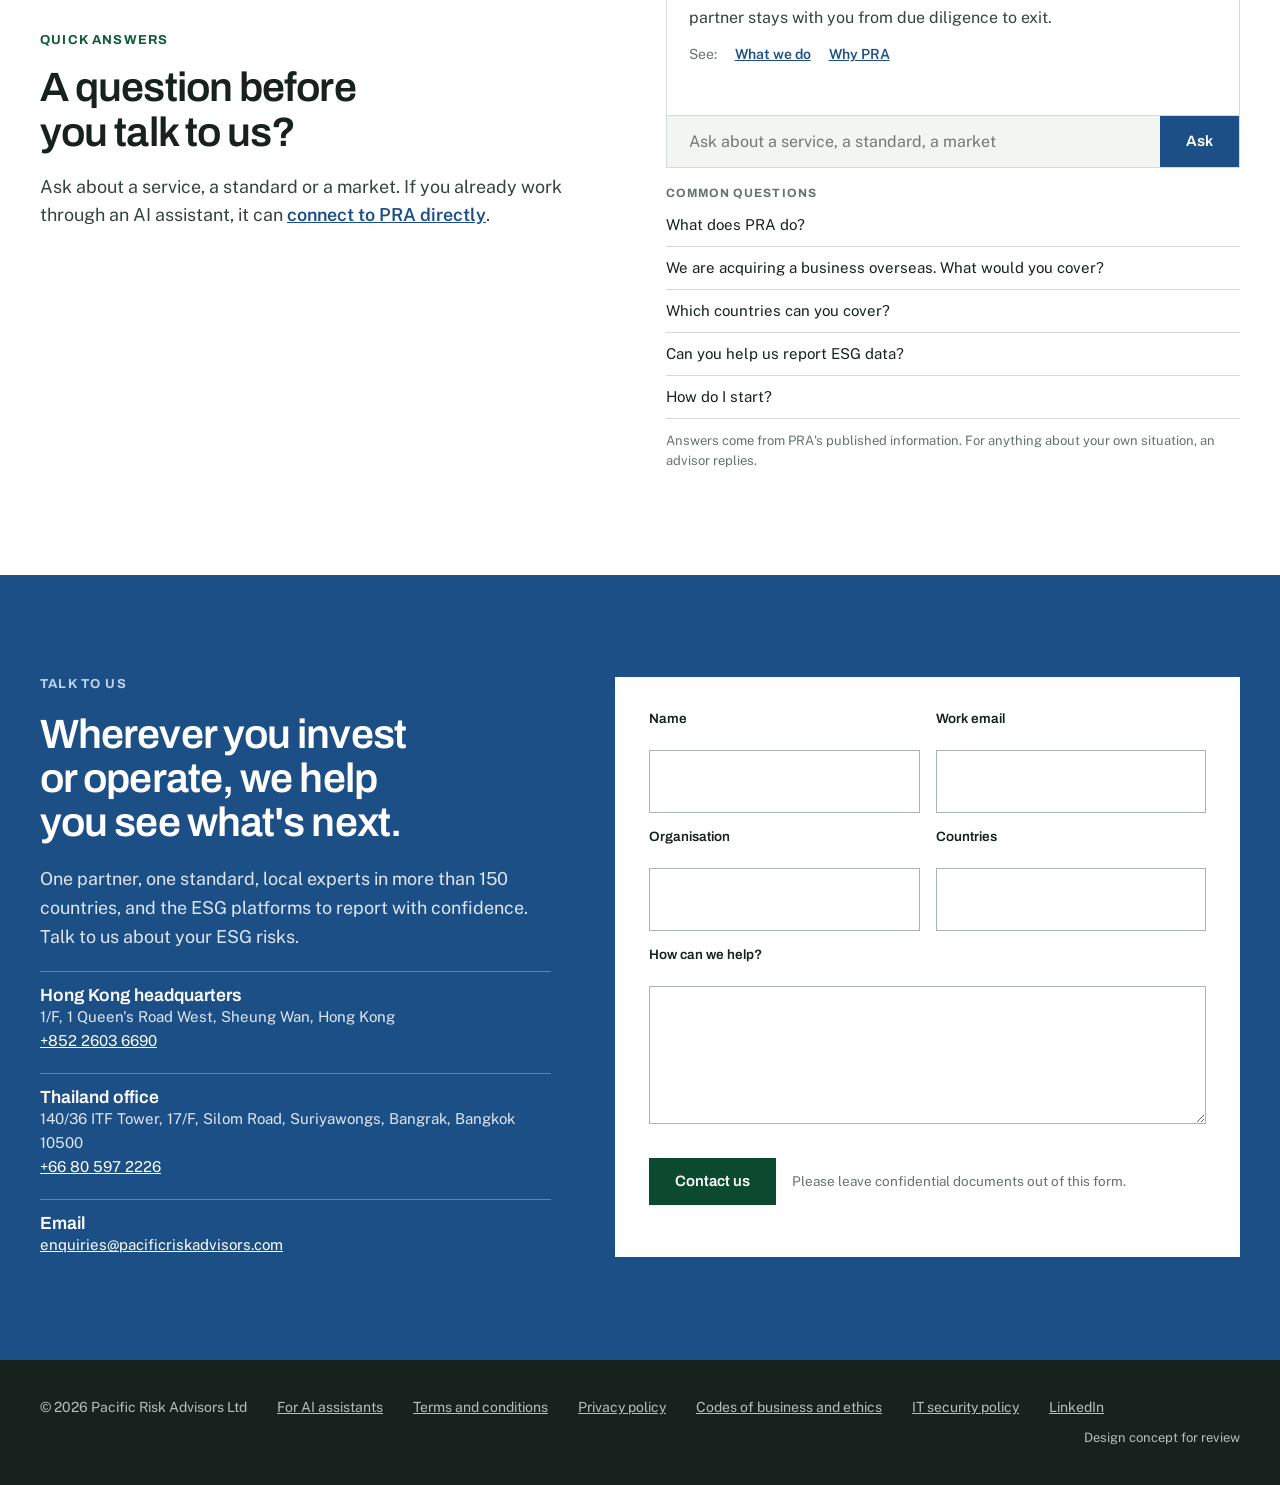
==== commit 42ae017a: "PRA review site: PRI signatory since 2009 Co-Authored-By: Claude Fable 5.2 <noreply@anthropic.com> C" ====
--- a/pra/site/index.html
+++ b/pra/site/index.html
@@ -241,7 +241,7 @@
       <div class="rv">
         <h3 class="mini">Credentials and documents</h3>
         <div class="creds">
-          <a href="https://www.unpri.org/signatory-directory/pacific-risk-advisors-ltd-pra/1606.article" rel="noopener"><b>Signatory, Principles for Responsible Investment</b><span>View listing</span></a>
+          <a href="https://www.unpri.org/signatory-directory/pacific-risk-advisors-ltd-pra/1606.article" rel="noopener"><b>Signatory, Principles for Responsible Investment, since 2009</b><span>View listing</span></a>
           <div><b>Associate, Inogen Alliance</b><span>Global network</span></div>
           <a href="docs/PRA-Capability-Statement-Nov-2026.pdf" rel="noopener"><b>Capability Statement (November 2026)</b><span>PDF</span></a>
           <a href="docs/PRA-ESG-Advisory-General-May-2026.pdf" rel="noopener"><b>ESG Advisory Brochure (May 2026)</b><span>PDF</span></a>
